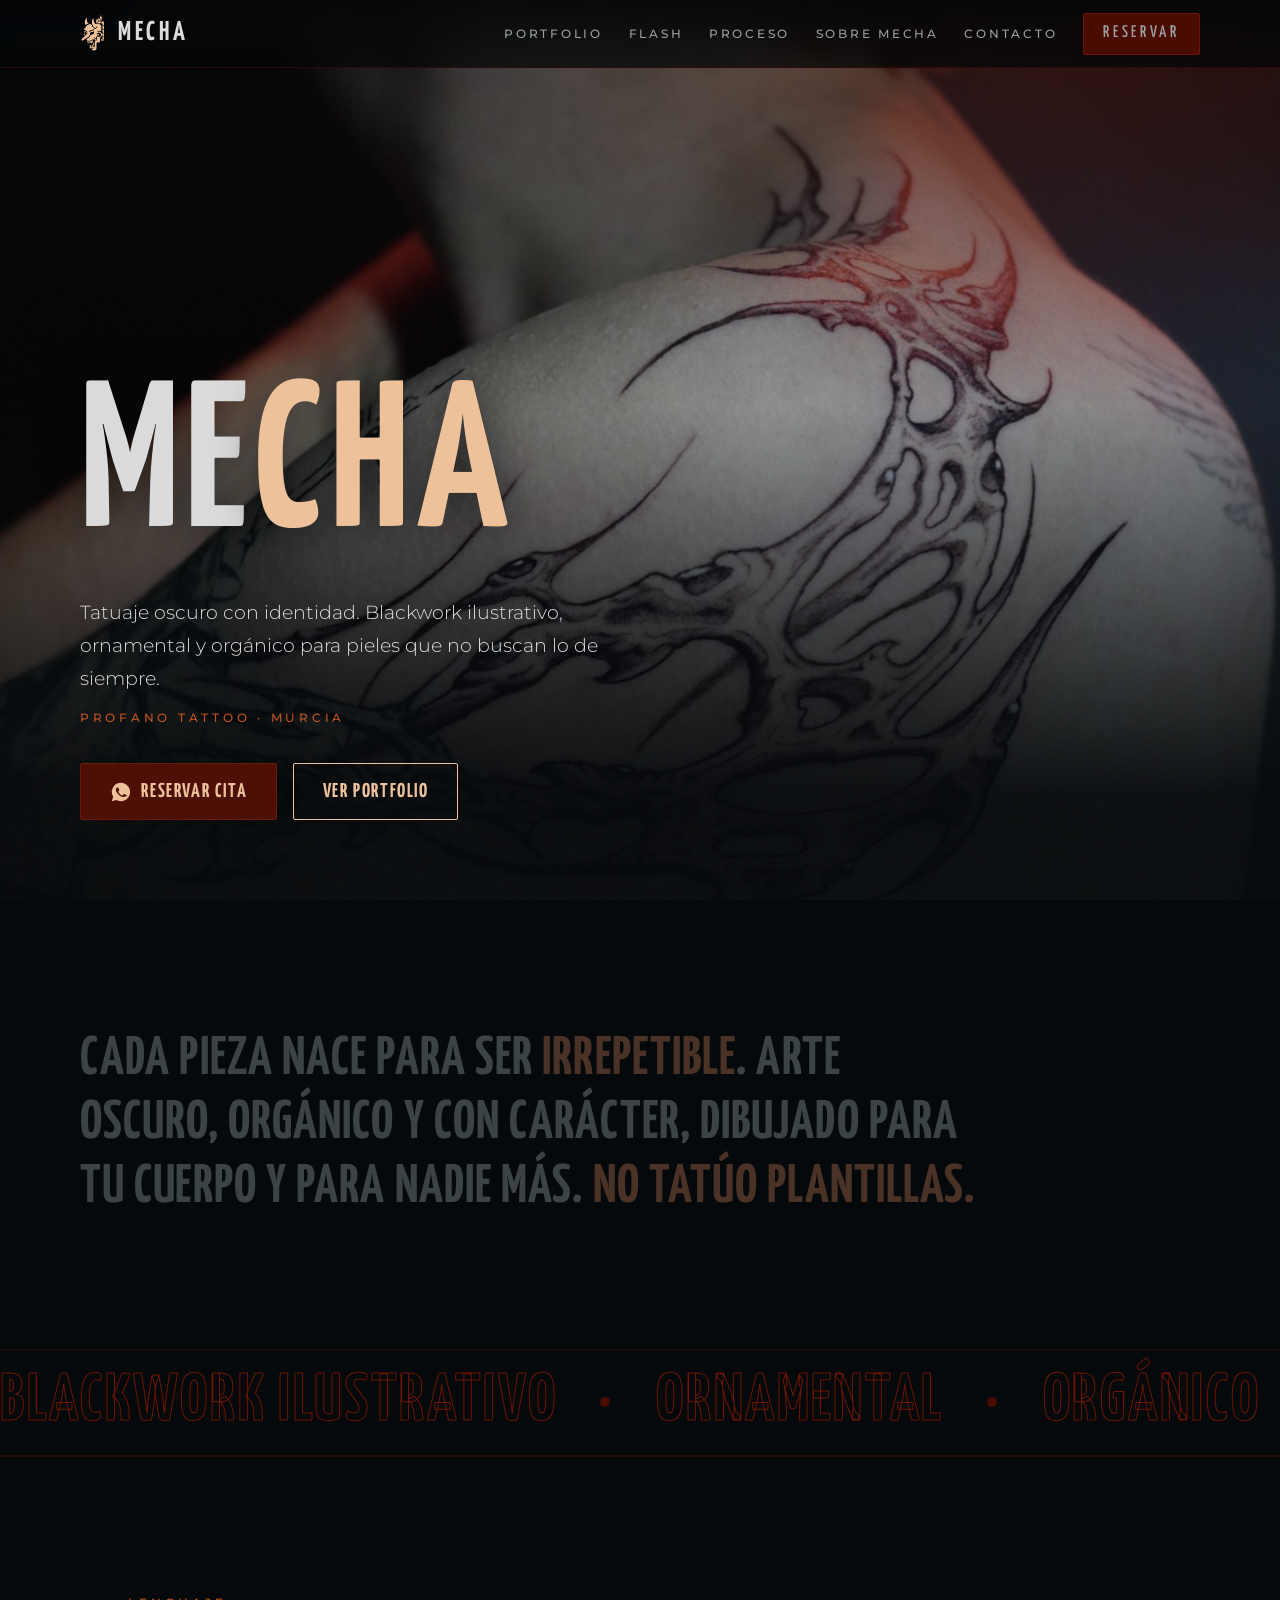
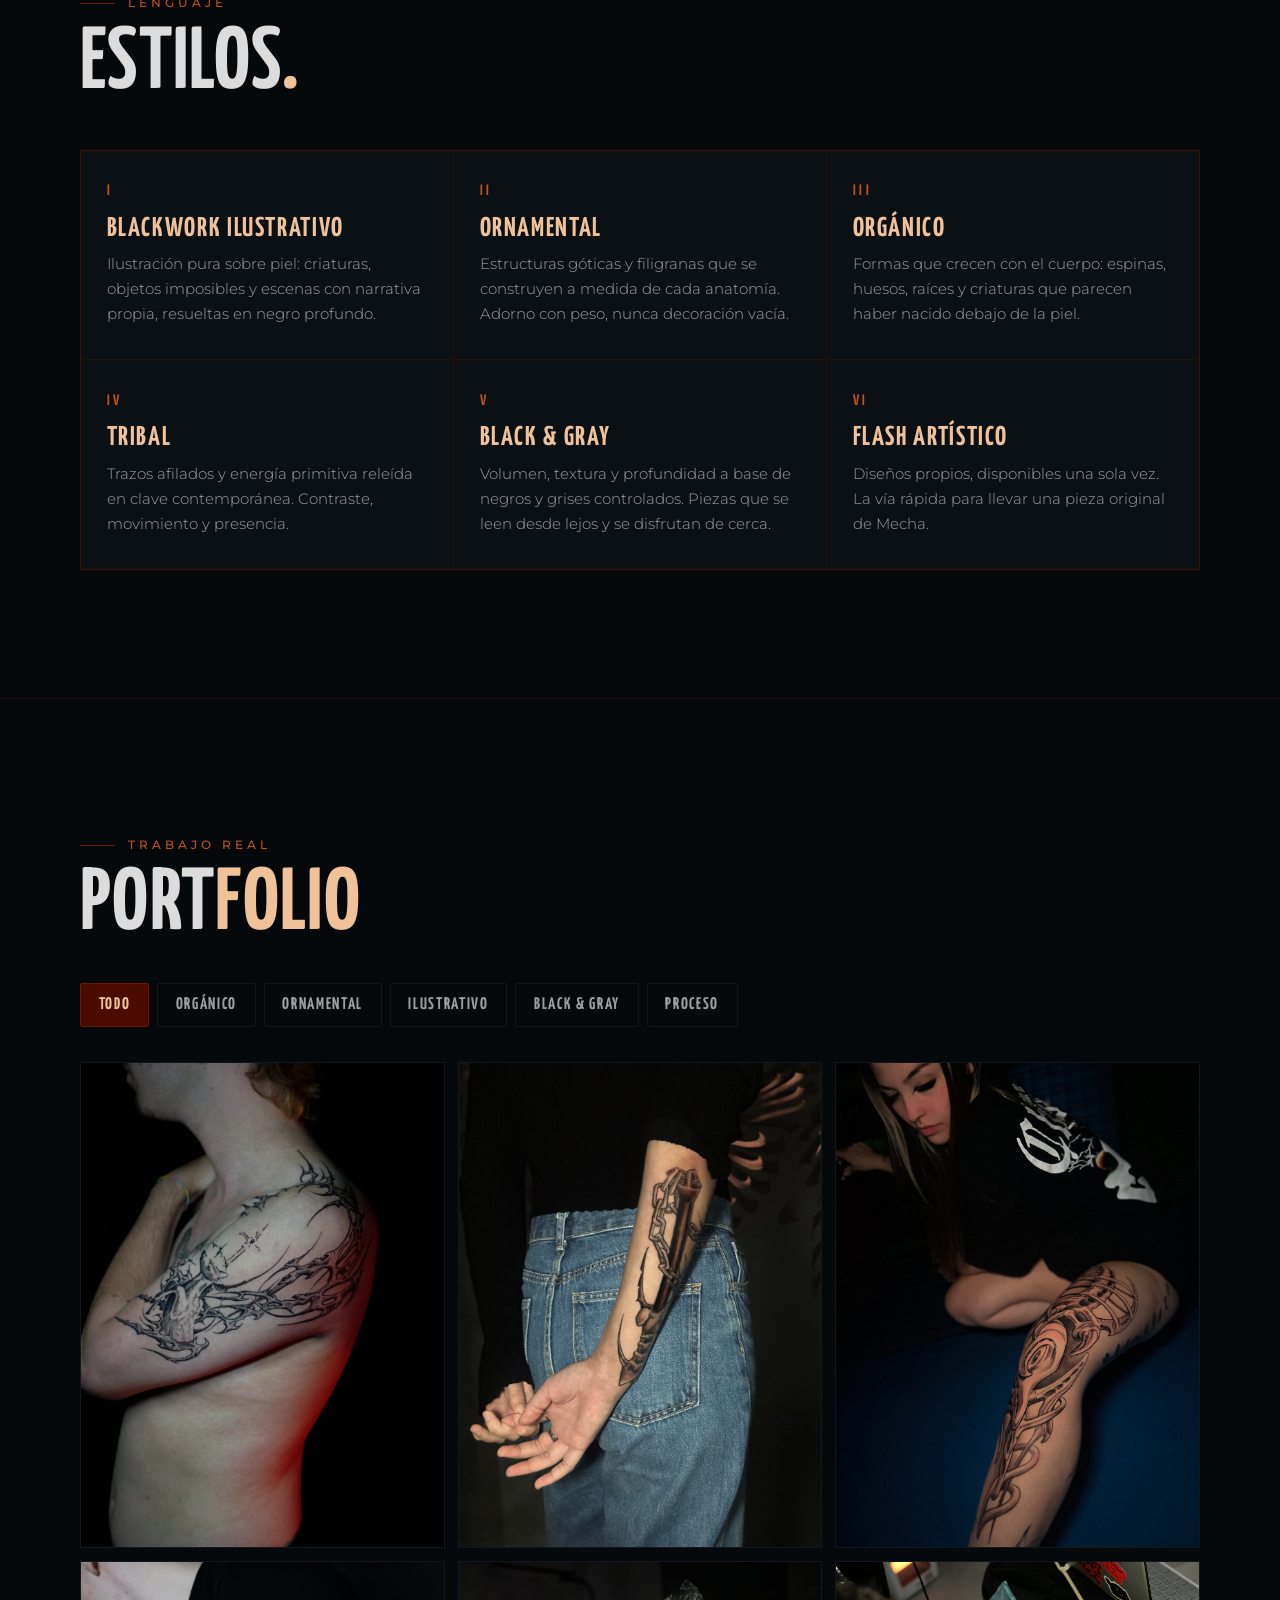
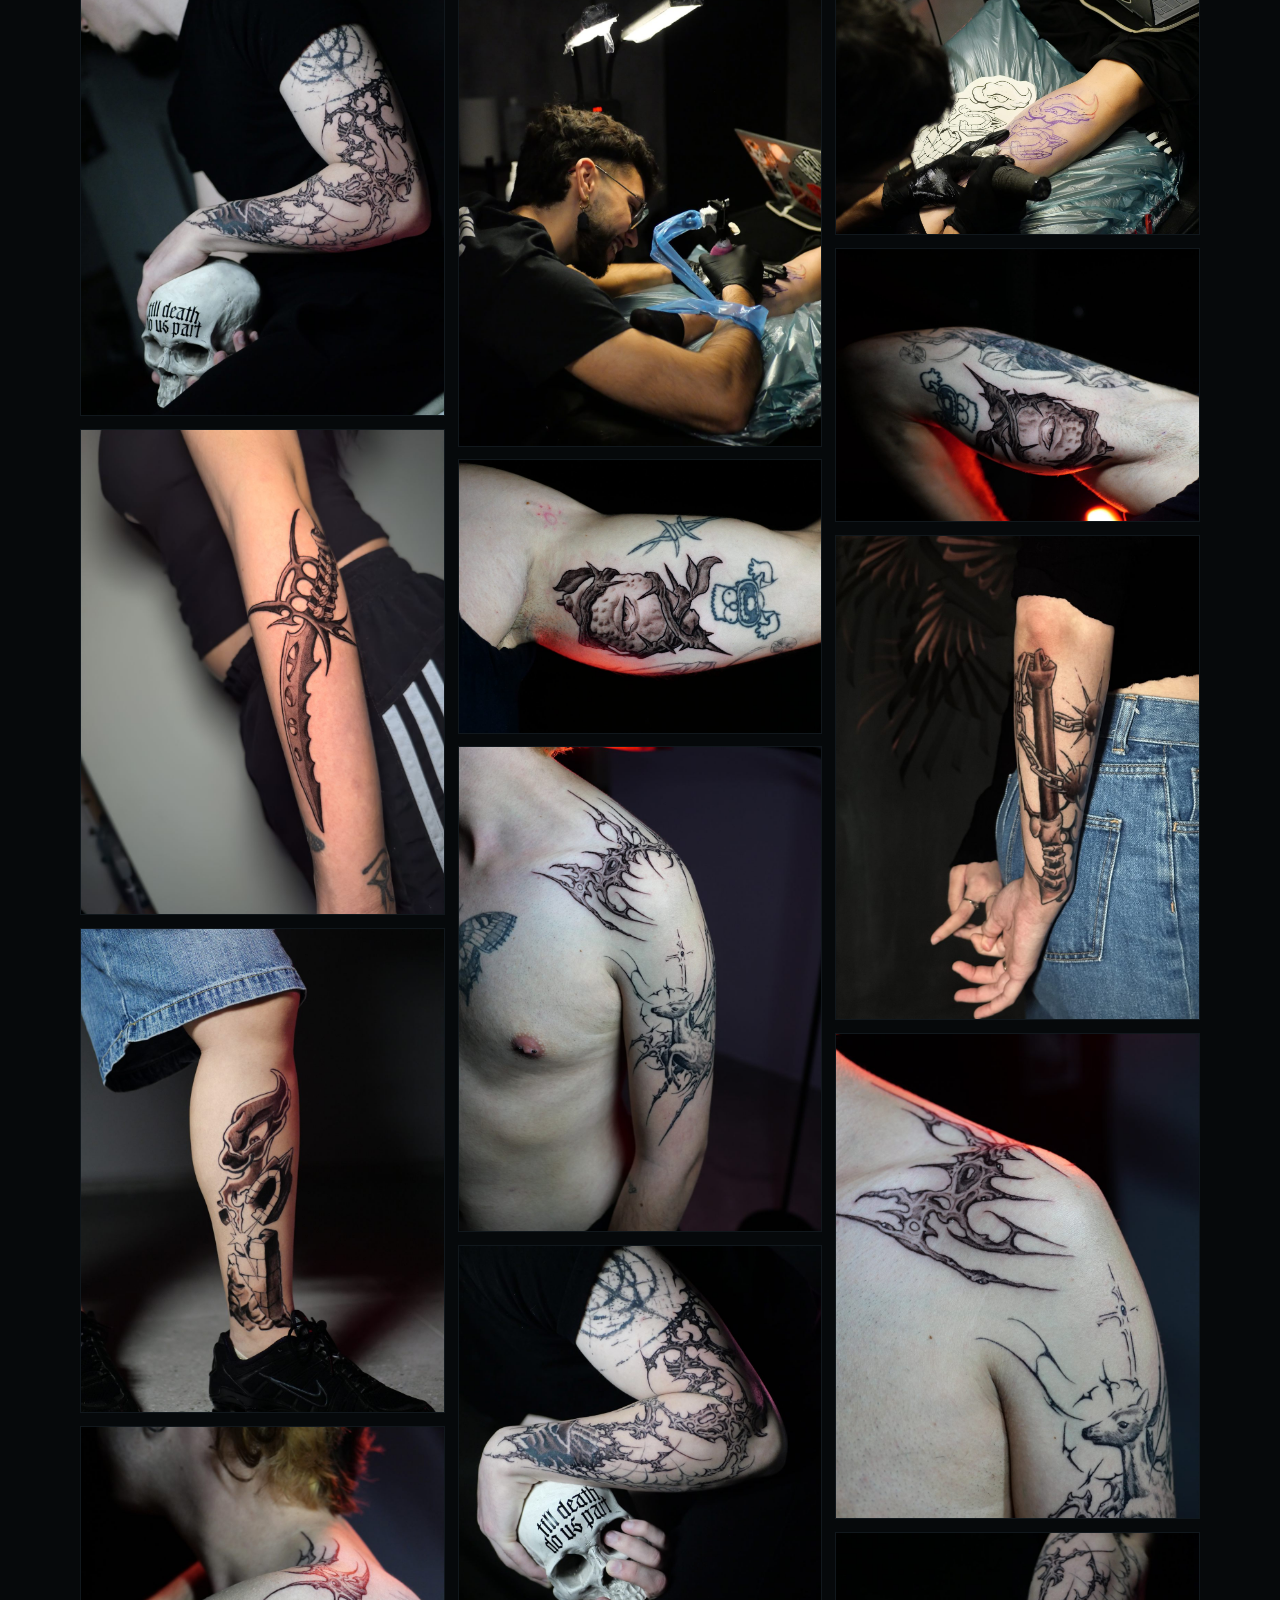
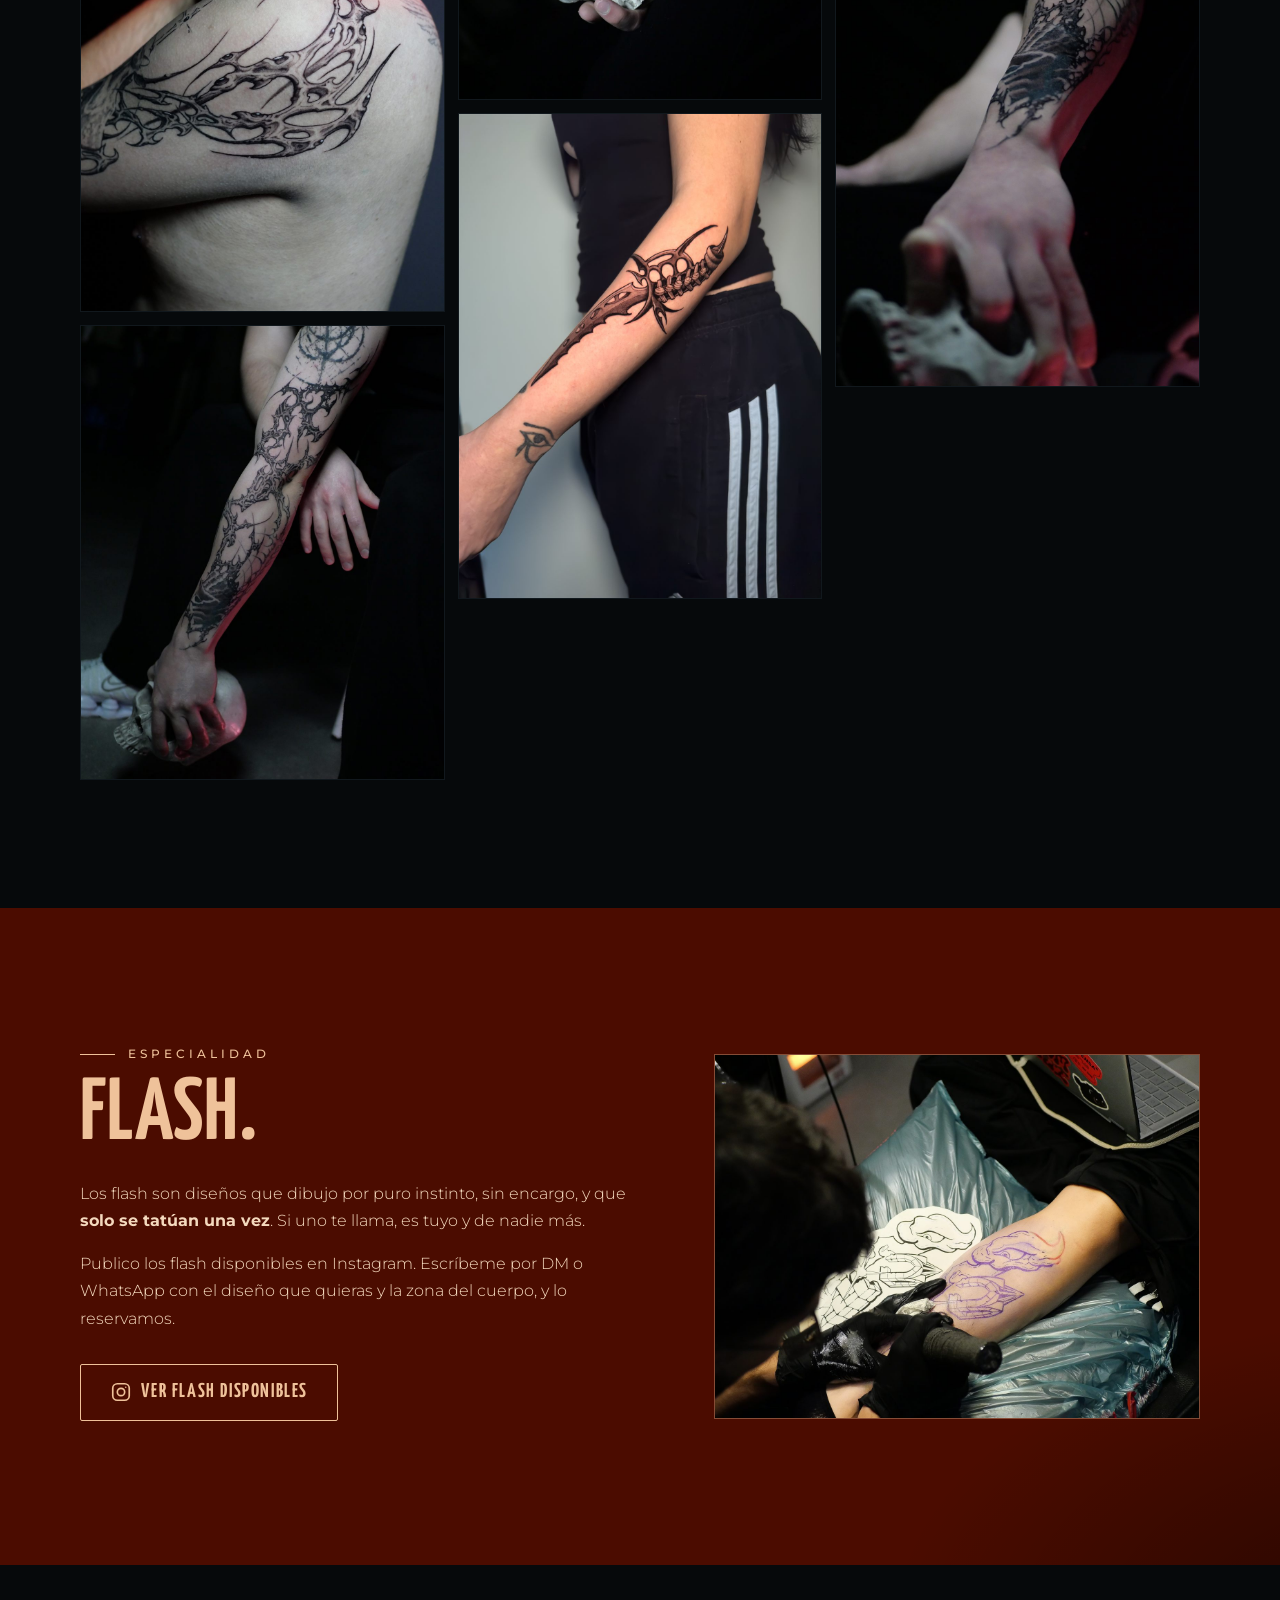
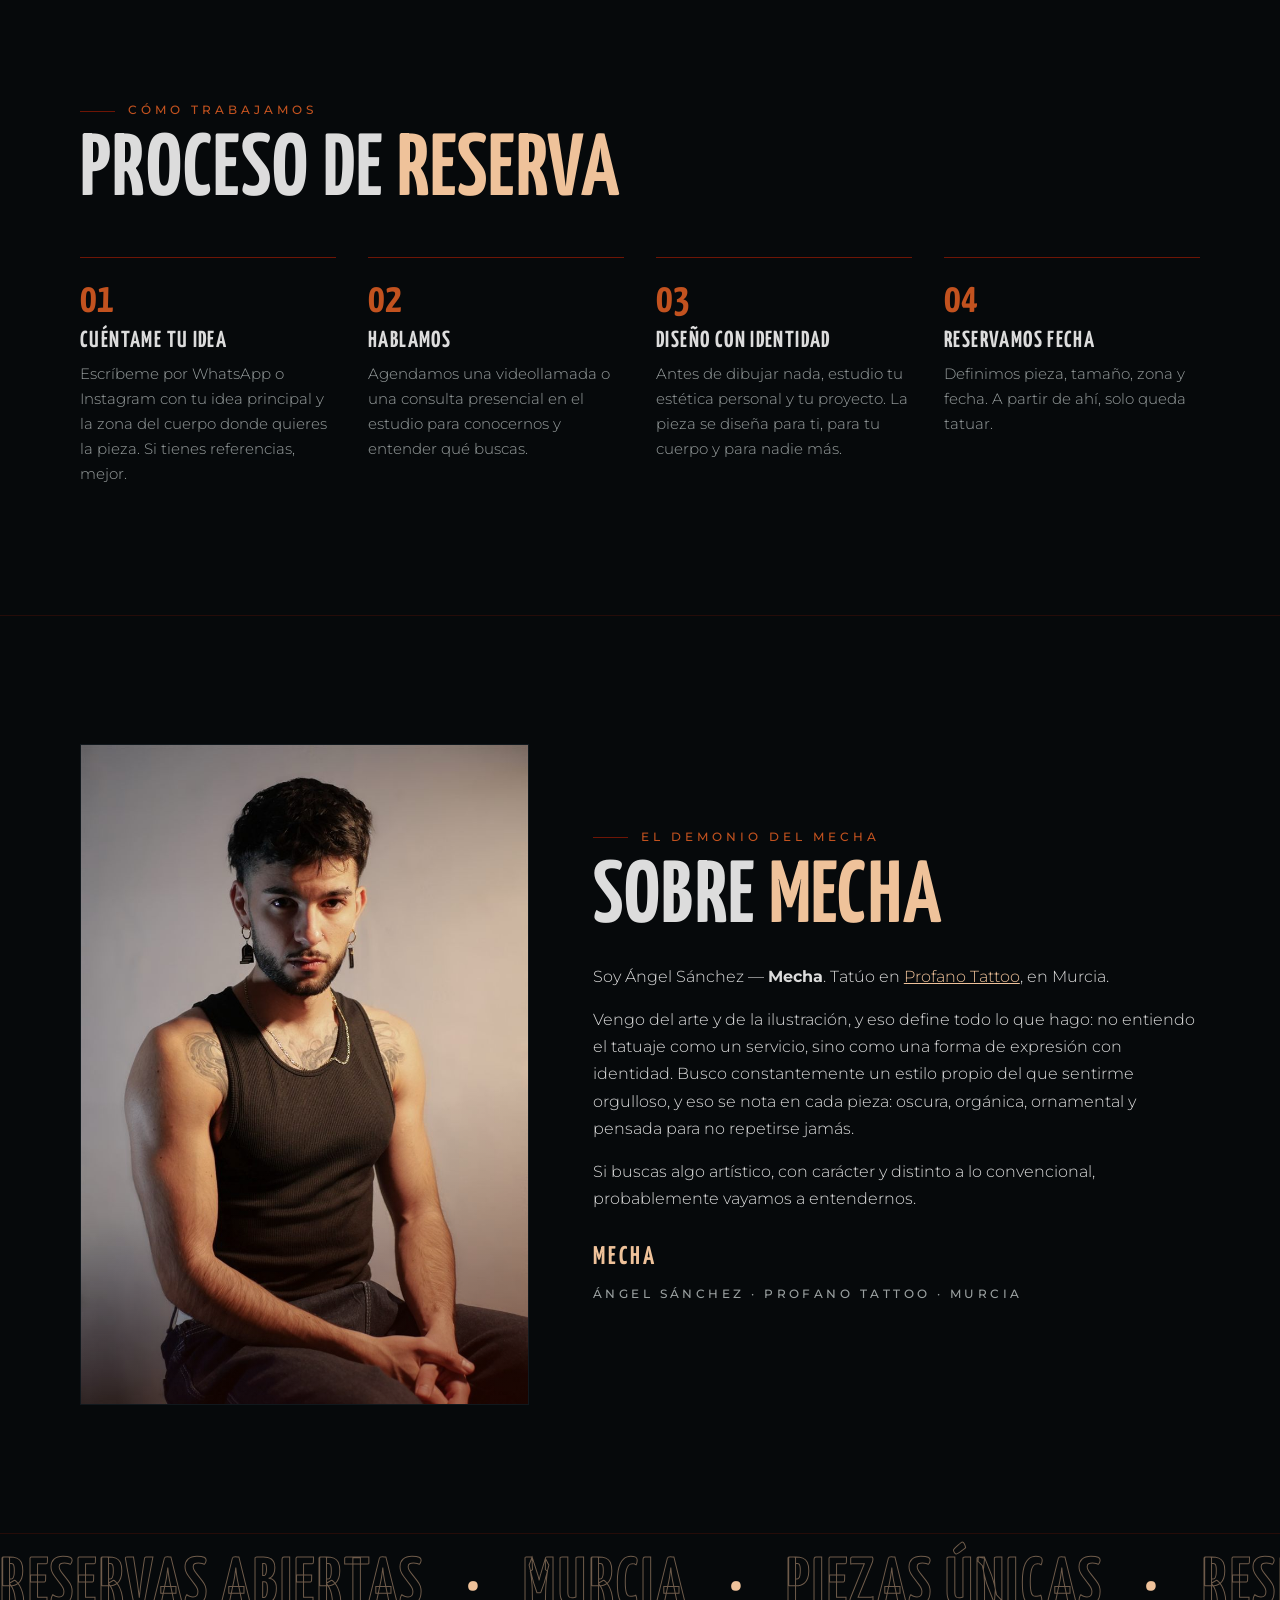
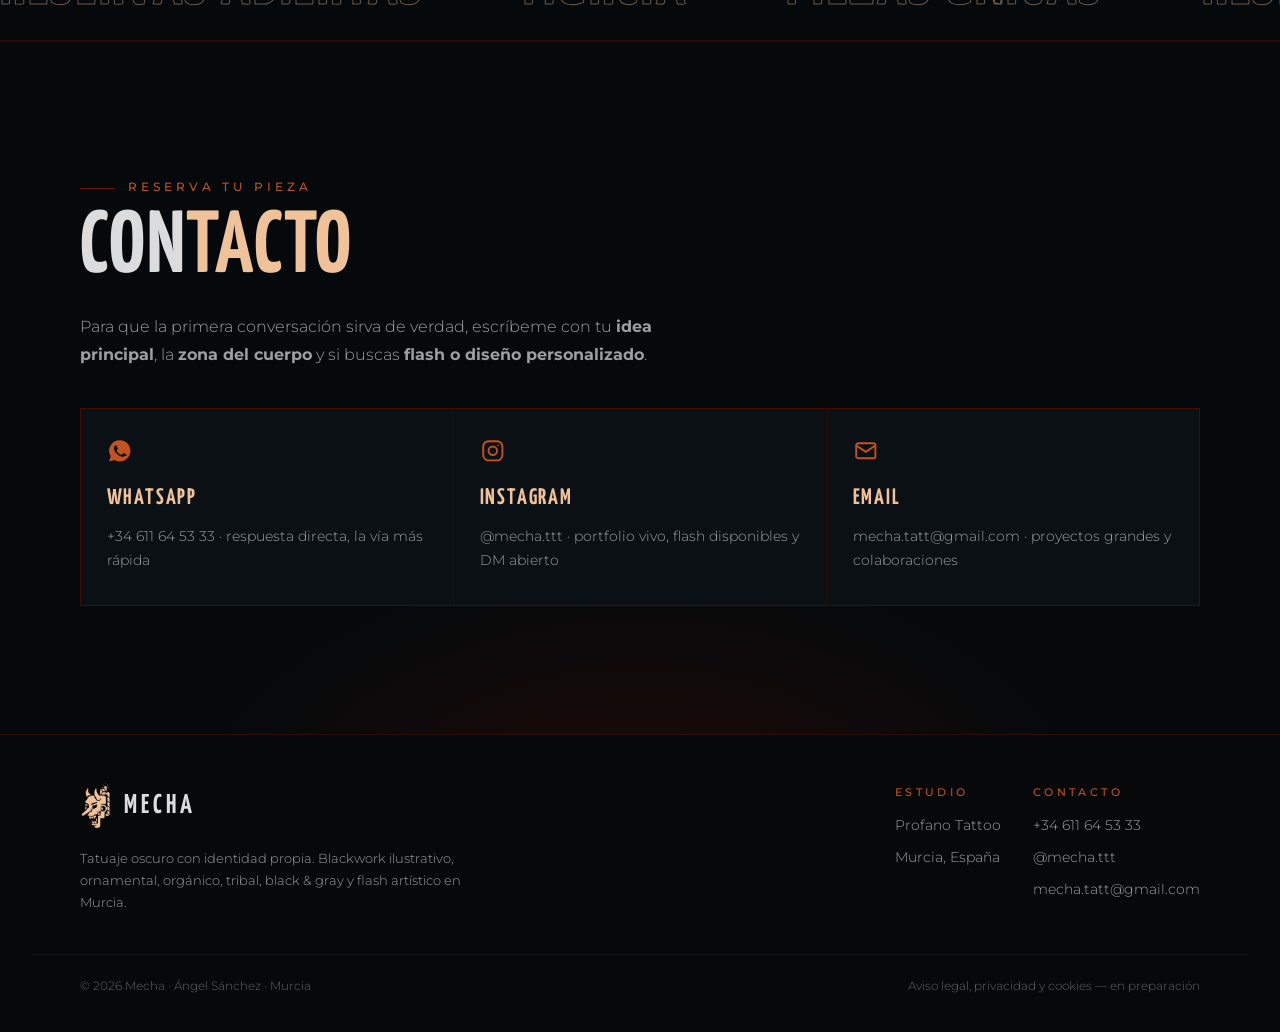
==== docs/index.html @ 16dc5177 "Rename web to docs for GitHub Pages" ====
<!DOCTYPE html>
<html lang="es">
<head>
  <meta charset="UTF-8">
  <meta name="viewport" content="width=device-width, initial-scale=1">
  <title>Mecha — Tatuador en Murcia · Blackwork ilustrativo, ornamental y orgánico</title>
  <meta name="description" content="Mecha (Ángel Sánchez) — tatuador en Profano Tattoo, Murcia. Blackwork ilustrativo, ornamental, orgánico, tribal, black & gray y flash artístico. Piezas únicas, oscuras y con identidad. Reservas por WhatsApp e Instagram.">
  <meta name="theme-color" content="#06090b">

  <!-- Open Graph -->
  <meta property="og:type" content="website">
  <meta property="og:title" content="Mecha — Tatuador en Murcia">
  <meta property="og:description" content="Blackwork ilustrativo, ornamental, orgánico, tribal y flash artístico. Piezas únicas con identidad propia. Profano Tattoo, Murcia.">
  <meta property="og:image" content="assets/img/og-cover.jpg">
  <meta property="og:locale" content="es_ES">

  <link rel="icon" type="image/png" sizes="32x32" href="assets/img/favicon-32.png">
  <link rel="icon" type="image/png" sizes="256x256" href="assets/img/favicon-256.png">
  <link rel="apple-touch-icon" href="assets/img/favicon-256.png">

  <!-- Tipografías de marca: Yanone Kaffeesatz (titulares) + Montserrat (cuerpo) -->
  <link rel="preconnect" href="https://fonts.googleapis.com">
  <link rel="preconnect" href="https://fonts.gstatic.com" crossorigin>
  <link href="https://fonts.googleapis.com/css2?family=Yanone+Kaffeesatz:wght@700&family=Montserrat:wght@300;400;500&display=swap" rel="stylesheet">

  <link rel="stylesheet" href="css/styles.css">

  <script type="application/ld+json">
  {
    "@context": "https://schema.org",
    "@type": "Person",
    "name": "Ángel Sánchez",
    "alternateName": "Mecha",
    "jobTitle": "Tatuador",
    "worksFor": { "@type": "Organization", "name": "Profano Tattoo" },
    "address": { "@type": "PostalAddress", "addressLocality": "Murcia", "addressCountry": "ES" },
    "email": "mailto:mecha.tatt@gmail.com",
    "telephone": "+34611645333",
    "sameAs": ["https://www.instagram.com/mecha.ttt/"],
    "knowsAbout": ["Blackwork ilustrativo", "Tatuaje ornamental", "Tatuaje orgánico", "Tribal", "Black and gray", "Flash tattoo"]
  }
  </script>
</head>
<body>
  <a class="skip-link" href="#main">Saltar al contenido</a>

  <!-- ======================= header ======================= -->
  <header class="header">
    <div class="wrap header__in">
      <a class="brand" href="#inicio" aria-label="Mecha — inicio">
        <img src="assets/img/logo-demonio.png" alt="" width="38" height="55">
        <b>Mecha</b>
      </a>

      <button class="nav-toggle" aria-expanded="false" aria-controls="nav" aria-label="Abrir menú">
        <svg viewBox="0 0 24 24" fill="none" stroke="currentColor" stroke-width="2" aria-hidden="true">
          <path d="M3 6h18M3 12h18M3 18h18"/>
        </svg>
      </button>

      <nav class="nav" id="nav" aria-label="Principal">
        <a href="#portfolio">Portfolio</a>
        <a href="#flash">Flash</a>
        <a href="#proceso">Proceso</a>
        <a href="#sobre">Sobre Mecha</a>
        <a href="#contacto">Contacto</a>
        <a class="btn btn--solid" href="https://wa.me/34611645333?text=Hola%20Mecha.%20Quiero%20tatuarme%20contigo.%0AMi%20idea%3A%20%0AZona%20del%20cuerpo%3A%20%0A%C2%BFFlash%20o%20dise%C3%B1o%20personalizado%3F%3A%20" target="_blank" rel="noopener">Reservar</a>
      </nav>
    </div>
    <div class="fuse" id="fuse" aria-hidden="true"></div>
  </header>

  <main id="main">
    <!-- ======================= hero ======================= -->
    <section class="hero" id="inicio">
      <div class="hero__bg">
        <img src="assets/img/hero.jpg" alt="Pieza orgánica de hombro tatuada por Mecha, iluminada con luz roja" fetchpriority="high">
      </div>
      <div class="wrap hero__in">
        <h1>Me<span>cha</span></h1>
        <p class="hero__tag">
          Tatuaje oscuro con identidad. Blackwork ilustrativo, ornamental y orgánico
          para pieles que no buscan lo de siempre.
        </p>
        <p class="hero__meta">Profano Tattoo · Murcia</p>
        <div class="hero__cta">
          <a class="btn btn--solid" href="https://wa.me/34611645333?text=Hola%20Mecha.%20Quiero%20tatuarme%20contigo.%0AMi%20idea%3A%20%0AZona%20del%20cuerpo%3A%20%0A%C2%BFFlash%20o%20dise%C3%B1o%20personalizado%3F%3A%20" target="_blank" rel="noopener">
            <svg viewBox="0 0 24 24" fill="currentColor" aria-hidden="true"><path d="M12 2a10 10 0 0 0-8.6 15.1L2 22l5-1.3A10 10 0 1 0 12 2Zm5.3 14.2c-.2.7-1.3 1.3-1.8 1.3-.5.1-1 .2-3.3-.7-2.8-1.1-4.6-4-4.7-4.2-.1-.2-1.1-1.5-1.1-2.9s.7-2 1-2.3c.2-.3.5-.3.7-.3h.5c.2 0 .4 0 .6.5l.9 2.1c.1.2.1.4 0 .6l-.4.6-.5.5c-.2.2-.3.4-.1.7.2.3.8 1.3 1.7 2.1 1.2 1.1 2.2 1.4 2.5 1.5.3.1.5.1.7-.1l1-1.2c.2-.3.4-.2.7-.1l2.1 1c.3.1.5.2.6.4 0 .1 0 .7-.1 1.5Z"/></svg>
            Reservar cita
          </a>
          <a class="btn" href="#portfolio">Ver portfolio</a>
        </div>
      </div>
    </section>

    <!-- ======================= manifiesto ======================= -->
    <section class="manifiesto wrap reveal" aria-label="Manifiesto">
      <p>
        Cada pieza nace para ser <strong>irrepetible</strong>.
        Arte oscuro, orgánico y con carácter, dibujado para tu cuerpo
        y para nadie más. <strong>No tatúo plantillas.</strong>
      </p>
    </section>

    <!-- cinta de estilos ligada al scroll -->
    <div class="marquee" aria-hidden="true" data-marquee="-1">
      <div class="marquee__track">
        <span>Blackwork ilustrativo</span><b>·</b><span>Ornamental</span><b>·</b><span>Orgánico</span><b>·</b><span>Tribal</span><b>·</b><span>Black &amp; gray</span><b>·</b><span>Flash</span><b>·</b>
        <span>Blackwork ilustrativo</span><b>·</b><span>Ornamental</span><b>·</b><span>Orgánico</span><b>·</b><span>Tribal</span><b>·</b><span>Black &amp; gray</span><b>·</b><span>Flash</span><b>·</b>
        <span>Blackwork ilustrativo</span><b>·</b><span>Ornamental</span><b>·</b><span>Orgánico</span><b>·</b><span>Tribal</span><b>·</b><span>Black &amp; gray</span><b>·</b><span>Flash</span><b>·</b>
      </div>
    </div>

    <!-- ======================= estilos ======================= -->
    <section class="estilos" id="estilos">
      <div class="wrap reveal">
        <span class="kicker">Lenguaje</span>
        <h2 class="titulo">Estilos<em>.</em></h2>
        <div class="estilos__grid">
          <article class="estilo">
            <span class="estilo__num">I</span>
            <h3>Blackwork ilustrativo</h3>
            <p>Ilustración pura sobre piel: criaturas, objetos imposibles y escenas con narrativa propia, resueltas en negro profundo.</p>
          </article>
          <article class="estilo">
            <span class="estilo__num">II</span>
            <h3>Ornamental</h3>
            <p>Estructuras góticas y filigranas que se construyen a medida de cada anatomía. Adorno con peso, nunca decoración vacía.</p>
          </article>
          <article class="estilo">
            <span class="estilo__num">III</span>
            <h3>Orgánico</h3>
            <p>Formas que crecen con el cuerpo: espinas, huesos, raíces y criaturas que parecen haber nacido debajo de la piel.</p>
          </article>
          <article class="estilo">
            <span class="estilo__num">IV</span>
            <h3>Tribal</h3>
            <p>Trazos afilados y energía primitiva releída en clave contemporánea. Contraste, movimiento y presencia.</p>
          </article>
          <article class="estilo">
            <span class="estilo__num">V</span>
            <h3>Black & gray</h3>
            <p>Volumen, textura y profundidad a base de negros y grises controlados. Piezas que se leen desde lejos y se disfrutan de cerca.</p>
          </article>
          <article class="estilo">
            <span class="estilo__num">VI</span>
            <h3>Flash artístico</h3>
            <p>Diseños propios, disponibles una sola vez. La vía rápida para llevar una pieza original de Mecha.</p>
          </article>
        </div>
      </div>
    </section>

    <!-- ======================= portfolio ======================= -->
    <section class="portfolio" id="portfolio">
      <div class="wrap">
        <div class="reveal">
          <span class="kicker">Trabajo real</span>
          <h2 class="titulo">Port<em>folio</em></h2>
        </div>

        <ul class="filtros" role="group" aria-label="Filtrar portfolio por estilo">
          <li><button class="filtro" aria-pressed="true" data-filtro="todo">Todo</button></li>
          <li><button class="filtro" aria-pressed="false" data-filtro="organico">Orgánico</button></li>
          <li><button class="filtro" aria-pressed="false" data-filtro="ornamental">Ornamental</button></li>
          <li><button class="filtro" aria-pressed="false" data-filtro="ilustrativo">Ilustrativo</button></li>
          <li><button class="filtro" aria-pressed="false" data-filtro="blackgray">Black &amp; gray</button></li>
          <li><button class="filtro" aria-pressed="false" data-filtro="proceso">Proceso</button></li>
        </ul>

        <div class="galeria">
          <button class="pieza" data-cat="organico">
            <img src="assets/img/portfolio/organico-01.jpg" alt="Pieza orgánica de hombro y brazo con ciervo y estructuras espinosas" loading="lazy" width="1050" height="1400">
            <span class="pieza__cat">Orgánico</span>
          </button>
          <button class="pieza" data-cat="ornamental">
            <img src="assets/img/portfolio/ornamental-01.jpg" alt="Manga ornamental gótica en antebrazo, retrato con calavera" loading="lazy" width="1120" height="1400">
            <span class="pieza__cat">Ornamental</span>
          </button>
          <button class="pieza" data-cat="blackgray">
            <img src="assets/img/portfolio/blackgray-01.jpg" alt="Daga orgánica de columna vertebral tatuada en antebrazo, black and gray" loading="lazy" width="1050" height="1400">
            <span class="pieza__cat">Black &amp; gray</span>
          </button>
          <button class="pieza" data-cat="ilustrativo">
            <img src="assets/img/portfolio/ilustrativo-01.jpg" alt="Pieza ilustrativa de gemelo: llama, dientes y torre rompiéndose" loading="lazy" width="1050" height="1400">
            <span class="pieza__cat">Ilustrativo</span>
          </button>
          <button class="pieza" data-cat="organico">
            <img src="assets/img/portfolio/organico-02.jpg" alt="Detalle de pieza orgánica de hombro con luz roja" loading="lazy" width="1050" height="1400">
            <span class="pieza__cat">Orgánico</span>
          </button>
          <button class="pieza" data-cat="ornamental">
            <img src="assets/img/portfolio/ornamental-03.jpg" alt="Manga ornamental completa de brazo con calavera en la mano" loading="lazy" width="1120" height="1400">
            <span class="pieza__cat">Ornamental</span>
          </button>
          <button class="pieza" data-cat="blackgray">
            <img src="assets/img/portfolio/blackgray-03.jpg" alt="Maza con cadenas tatuada en antebrazo, black and gray" loading="lazy" width="1050" height="1400">
            <span class="pieza__cat">Black &amp; gray</span>
          </button>
          <button class="pieza" data-cat="proceso">
            <img src="assets/img/portfolio/proceso-02.jpg" alt="Mecha tatuando en el estudio Profano Tattoo" loading="lazy" width="1050" height="1400">
            <span class="pieza__cat">Proceso</span>
          </button>
          <button class="pieza" data-cat="ilustrativo">
            <img src="assets/img/portfolio/ilustrativo-02.jpg" alt="Criatura ilustrativa con espinas tatuada en bíceps" loading="lazy" width="1400" height="1050">
            <span class="pieza__cat">Ilustrativo</span>
          </button>
          <button class="pieza" data-cat="organico">
            <img src="assets/img/portfolio/organico-03.jpg" alt="Pieza orgánica de pecho y hombro con ciervo y cruz" loading="lazy" width="1050" height="1400">
            <span class="pieza__cat">Orgánico</span>
          </button>
          <button class="pieza" data-cat="ornamental">
            <img src="assets/img/portfolio/ornamental-02.jpg" alt="Detalle de manga ornamental gótica con calavera entre las manos" loading="lazy" width="1120" height="1400">
            <span class="pieza__cat">Ornamental</span>
          </button>
          <button class="pieza" data-cat="blackgray">
            <img src="assets/img/portfolio/blackgray-02.jpg" alt="Daga de hueso y columna tatuada a lo largo del antebrazo" loading="lazy" width="1050" height="1400">
            <span class="pieza__cat">Black &amp; gray</span>
          </button>
          <button class="pieza" data-cat="organico">
            <img src="assets/img/portfolio/organico-05.jpg" alt="Pieza orgánica de pierna completa con anatomía ósea" loading="lazy" width="1050" height="1400">
            <span class="pieza__cat">Orgánico</span>
          </button>
          <button class="pieza" data-cat="proceso">
            <img src="assets/img/portfolio/proceso-01.jpg" alt="Proceso de tatuaje: línea sobre stencil de un diseño ilustrativo" loading="lazy" width="1400" height="1050">
            <span class="pieza__cat">Proceso</span>
          </button>
          <button class="pieza" data-cat="ilustrativo">
            <img src="assets/img/portfolio/ilustrativo-03.jpg" alt="Criatura oscura ilustrativa tatuada en la cara interna del brazo" loading="lazy" width="1400" height="1050">
            <span class="pieza__cat">Ilustrativo</span>
          </button>
          <button class="pieza" data-cat="blackgray">
            <img src="assets/img/portfolio/blackgray-04.jpg" alt="Maza medieval con cadena y pinchos tatuada en antebrazo" loading="lazy" width="1050" height="1400">
            <span class="pieza__cat">Black &amp; gray</span>
          </button>
          <button class="pieza" data-cat="organico">
            <img src="assets/img/portfolio/organico-04.jpg" alt="Macro de textura orgánica tatuada sobre el hombro" loading="lazy" width="1050" height="1400">
            <span class="pieza__cat">Orgánico</span>
          </button>
          <button class="pieza" data-cat="ornamental">
            <img src="assets/img/portfolio/ornamental-04.jpg" alt="Detalle ornamental de muñeca y antebrazo con textura de ala" loading="lazy" width="1120" height="1400">
            <span class="pieza__cat">Ornamental</span>
          </button>
        </div>
      </div>
    </section>

    <!-- ======================= flash ======================= -->
    <section class="flash" id="flash">
      <div class="wrap flash__grid reveal">
        <div>
          <span class="kicker">Especialidad</span>
          <h2 class="titulo">Flash<em>.</em></h2>
          <p>
            Los flash son diseños que dibujo por puro instinto, sin encargo, y que
            <strong>solo se tatúan una vez</strong>. Si uno te llama, es tuyo y de nadie más.
          </p>
          <p>
            Publico los flash disponibles en Instagram. Escríbeme por DM o WhatsApp
            con el diseño que quieras y la zona del cuerpo, y lo reservamos.
          </p>
          <p style="margin-top:2rem">
            <a class="btn" href="https://www.instagram.com/mecha.ttt/" target="_blank" rel="noopener">
              <svg viewBox="0 0 24 24" fill="none" stroke="currentColor" stroke-width="1.8" aria-hidden="true"><rect x="3" y="3" width="18" height="18" rx="5"/><circle cx="12" cy="12" r="4"/><circle cx="17.2" cy="6.8" r=".8" fill="currentColor" stroke="none"/></svg>
              Ver flash disponibles
            </a>
          </p>
        </div>
        <div class="flash__img">
          <img src="assets/img/portfolio/proceso-01.jpg" alt="Diseño flash de Mecha pasando del papel a la piel en el estudio" loading="lazy" width="1400" height="1050">
        </div>
      </div>
    </section>

    <!-- ======================= proceso de reserva ======================= -->
    <section class="proceso wrap" id="proceso">
      <div class="reveal">
        <span class="kicker">Cómo trabajamos</span>
        <h2 class="titulo">Proceso de <em>reserva</em></h2>
      </div>
      <ol class="pasos reveal">
        <li class="paso">
          <h3>Cuéntame tu idea</h3>
          <p>Escríbeme por WhatsApp o Instagram con tu idea principal y la zona del cuerpo donde quieres la pieza. Si tienes referencias, mejor.</p>
        </li>
        <li class="paso">
          <h3>Hablamos</h3>
          <p>Agendamos una videollamada o una consulta presencial en el estudio para conocernos y entender qué buscas.</p>
        </li>
        <li class="paso">
          <h3>Diseño con identidad</h3>
          <p>Antes de dibujar nada, estudio tu estética personal y tu proyecto. La pieza se diseña para ti, para tu cuerpo y para nadie más.</p>
        </li>
        <li class="paso">
          <h3>Reservamos fecha</h3>
          <p>Definimos pieza, tamaño, zona y fecha. A partir de ahí, solo queda tatuar.</p>
        </li>
      </ol>
    </section>

    <!-- ======================= sobre ======================= -->
    <section class="sobre" id="sobre">
      <div class="wrap sobre__grid">
        <figure class="sobre__foto reveal" style="margin:0">
          <img src="assets/img/sobre-mecha.jpg" alt="Retrato de Ángel Sánchez, Mecha, tatuador en Profano Tattoo Murcia" loading="lazy" width="813" height="1200">
        </figure>
        <div class="reveal">
          <span class="kicker">El demonio del Mecha</span>
          <h2 class="titulo">Sobre <em>Mecha</em></h2>
          <p>
            Soy Ángel Sánchez — <strong>Mecha</strong>. Tatúo en
            <a href="https://www.instagram.com/mecha.ttt/" target="_blank" rel="noopener">Profano Tattoo</a>, en Murcia.
          </p>
          <p>
            Vengo del arte y de la ilustración, y eso define todo lo que hago: no entiendo
            el tatuaje como un servicio, sino como una forma de expresión con identidad.
            Busco constantemente un estilo propio del que sentirme orgulloso, y eso se
            nota en cada pieza: oscura, orgánica, ornamental y pensada para no repetirse jamás.
          </p>
          <p>
            Si buscas algo artístico, con carácter y distinto a lo convencional,
            probablemente vayamos a entendernos.
          </p>
          <p class="firma">
            Mecha
            <small>Ángel Sánchez · Profano Tattoo · Murcia</small>
          </p>
        </div>
      </div>
    </section>

    <!-- cinta de reservas, en dirección opuesta -->
    <div class="marquee marquee--invertida" aria-hidden="true" data-marquee="1">
      <div class="marquee__track">
        <span>Reservas abiertas</span><b>·</b><span>Murcia</span><b>·</b><span>Piezas únicas</span><b>·</b>
        <span>Reservas abiertas</span><b>·</b><span>Murcia</span><b>·</b><span>Piezas únicas</span><b>·</b>
        <span>Reservas abiertas</span><b>·</b><span>Murcia</span><b>·</b><span>Piezas únicas</span><b>·</b>
        <span>Reservas abiertas</span><b>·</b><span>Murcia</span><b>·</b><span>Piezas únicas</span><b>·</b>
      </div>
    </div>

    <!-- ======================= contacto ======================= -->
    <section class="contacto" id="contacto">
      <div class="wrap">
        <div class="reveal">
          <span class="kicker">Reserva tu pieza</span>
          <h2 class="titulo">Con<em>tacto</em></h2>
          <p class="contacto__nota">
            Para que la primera conversación sirva de verdad, escríbeme con tu
            <strong>idea principal</strong>, la <strong>zona del cuerpo</strong> y si buscas
            <strong>flash o diseño personalizado</strong>.
          </p>
        </div>
        <div class="canales reveal">
          <a class="canal" href="https://wa.me/34611645333?text=Hola%20Mecha.%20Quiero%20tatuarme%20contigo.%0AMi%20idea%3A%20%0AZona%20del%20cuerpo%3A%20%0A%C2%BFFlash%20o%20dise%C3%B1o%20personalizado%3F%3A%20" target="_blank" rel="noopener">
            <svg viewBox="0 0 24 24" fill="currentColor" aria-hidden="true"><path d="M12 2a10 10 0 0 0-8.6 15.1L2 22l5-1.3A10 10 0 1 0 12 2Zm5.3 14.2c-.2.7-1.3 1.3-1.8 1.3-.5.1-1 .2-3.3-.7-2.8-1.1-4.6-4-4.7-4.2-.1-.2-1.1-1.5-1.1-2.9s.7-2 1-2.3c.2-.3.5-.3.7-.3h.5c.2 0 .4 0 .6.5l.9 2.1c.1.2.1.4 0 .6l-.4.6-.5.5c-.2.2-.3.4-.1.7.2.3.8 1.3 1.7 2.1 1.2 1.1 2.2 1.4 2.5 1.5.3.1.5.1.7-.1l1-1.2c.2-.3.4-.2.7-.1l2.1 1c.3.1.5.2.6.4 0 .1 0 .7-.1 1.5Z"/></svg>
            <b>WhatsApp</b>
            <span>+34 611 64 53 33 · respuesta directa, la vía más rápida</span>
          </a>
          <a class="canal" href="https://www.instagram.com/mecha.ttt/" target="_blank" rel="noopener">
            <svg viewBox="0 0 24 24" fill="none" stroke="currentColor" stroke-width="1.8" aria-hidden="true"><rect x="3" y="3" width="18" height="18" rx="5"/><circle cx="12" cy="12" r="4"/><circle cx="17.2" cy="6.8" r=".8" fill="currentColor" stroke="none"/></svg>
            <b>Instagram</b>
            <span>@mecha.ttt · portfolio vivo, flash disponibles y DM abierto</span>
          </a>
          <a class="canal" href="mailto:mecha.tatt@gmail.com?subject=Quiero%20tatuarme%20con%20Mecha">
            <svg viewBox="0 0 24 24" fill="none" stroke="currentColor" stroke-width="1.8" aria-hidden="true"><rect x="3" y="5" width="18" height="14" rx="2"/><path d="m3 7 9 6 9-6"/></svg>
            <b>Email</b>
            <span>mecha.tatt@gmail.com · proyectos grandes y colaboraciones</span>
          </a>
        </div>
      </div>
    </section>
  </main>

  <!-- ======================= footer ======================= -->
  <footer class="footer">
    <div class="wrap footer__grid">
      <div>
        <a class="brand" href="#inicio" aria-label="Mecha — volver arriba">
          <img src="assets/img/logo-demonio.png" alt="" width="42" height="61">
          <b>Mecha</b>
        </a>
        <p>
          Tatuaje oscuro con identidad propia. Blackwork ilustrativo, ornamental,
          orgánico, tribal, black &amp; gray y flash artístico en Murcia.
        </p>
      </div>
      <div>
        <h4>Estudio</h4>
        <ul>
          <li><a href="https://www.instagram.com/mecha.ttt/" target="_blank" rel="noopener">Profano Tattoo</a></li>
          <li><a href="https://maps.google.com/?q=Profano+Tattoo+Murcia" target="_blank" rel="noopener">Murcia, España</a></li>
        </ul>
      </div>
      <div>
        <h4>Contacto</h4>
        <ul>
          <li><a href="https://wa.me/34611645333" target="_blank" rel="noopener">+34 611 64 53 33</a></li>
          <li><a href="https://www.instagram.com/mecha.ttt/" target="_blank" rel="noopener">@mecha.ttt</a></li>
          <li><a href="mailto:mecha.tatt@gmail.com">mecha.tatt@gmail.com</a></li>
        </ul>
      </div>
    </div>
    <div class="wrap footer__legal">
      <span>© <span id="year">2026</span> Mecha · Ángel Sánchez · Murcia</span>
      <span>Aviso legal, privacidad y cookies — en preparación</span>
    </div>
  </footer>

  <!-- lightbox del portfolio -->
  <dialog class="lightbox" id="lightbox">
    <button class="lightbox__close" aria-label="Cerrar imagen">✕</button>
    <img src="" alt="">
  </dialog>

  <script src="js/main.js" defer></script>
</body>
</html>
---- docs/css/styles.css ----
﻿/* ==========================================================================
   MECHA Tattoo — sistema visual
   Paleta oficial de marca (guia-visual): #4B0C00 rojo, #001014 negro,
   #EFC29A crema, #DCDCDC gris. Tipos: Yanone Kaffeesatz / Montserrat.
   ========================================================================== */

:root {
  /* color */
  --negro: #06090b;            /* base, derivado de #001014 */
  --negro-2: #0b1014;          /* superficies */
  --negro-3: #11181d;          /* superficies elevadas / bordes suaves */
  --rojo: #4b0c00;             /* rojo de marca: fondos y bloques */
  --rojo-borde: #6e1505;       /* líneas y detalles */
  --ember: #c2521f;            /* acento energético (derivado cálido) */
  --crema: #efc29a;            /* acento principal de marca */
  --gris: #dcdcdc;             /* texto */
  --gris-2: #9aa0a0;           /* texto secundario */

  /* tipografía */
  --display: "Yanone Kaffeesatz", "Arial Narrow", sans-serif;
  --body: "Montserrat", "Segoe UI", sans-serif;

  /* ritmo */
  --space: clamp(4rem, 10vw, 8rem);
  --gutter: clamp(1.25rem, 4vw, 3rem);
  --radius: 2px;

  /* z */
  --z-nav: 100;
  --z-lightbox: 1000;
}

/* ---------- reset breve ---------- */
*, *::before, *::after { box-sizing: border-box; }
html { scroll-behavior: smooth; }
body {
  margin: 0;
  background: var(--negro);
  color: var(--gris);
  font-family: var(--body);
  font-weight: 300;
  font-size: 1rem;
  line-height: 1.7;
  -webkit-font-smoothing: antialiased;
  overflow-x: hidden;
}
img { max-width: 100%; height: auto; display: block; }
a { color: var(--crema); }
h1, h2, h3 { margin: 0; line-height: 1.02; }

/* grano sutil sobre toda la página */
body::after {
  content: "";
  position: fixed; inset: 0;
  pointer-events: none;
  z-index: 1;
  opacity: .05;
  background-image: url("data:image/svg+xml,%3Csvg xmlns='http://www.w3.org/2000/svg' width='160' height='160'%3E%3Cfilter id='n'%3E%3CfeTurbulence type='fractalNoise' baseFrequency='0.9' numOctaves='2'/%3E%3C/filter%3E%3Crect width='100%25' height='100%25' filter='url(%23n)'/%3E%3C/svg%3E");
}

::selection { background: var(--rojo); color: var(--crema); }

/* ---------- utilidades ---------- */
.wrap { max-width: 76rem; margin-inline: auto; padding-inline: var(--gutter); }

.skip-link {
  position: absolute; left: -999px; top: 0;
  background: var(--crema); color: var(--negro);
  padding: .6rem 1rem; z-index: 200; font-weight: 500;
}
.skip-link:focus { left: 0; }

:focus-visible { outline: 2px solid var(--ember); outline-offset: 3px; }

.kicker {
  display: inline-flex; align-items: center; gap: .8rem;
  font-family: var(--body); font-size: .72rem; font-weight: 500;
  letter-spacing: .35em; text-transform: uppercase; color: var(--ember);
}
.kicker::before { content: ""; width: 2.2rem; height: 1px; background: var(--rojo-borde); }

.titulo {
  font-family: var(--display);
  font-weight: 700;
  font-size: clamp(2.8rem, 8vw, 5.5rem);
  letter-spacing: .015em;
  text-transform: uppercase;
  color: var(--gris);
  margin: .4rem 0 1.2rem;
}
.titulo em { font-style: normal; color: var(--crema); }

/* ---------- botones ---------- */
.btn {
  display: inline-flex; align-items: center; justify-content: center; gap: .6rem;
  min-height: 48px; padding: .65rem 1.8rem;
  font-family: var(--display); font-size: 1.25rem; font-weight: 700;
  letter-spacing: .08em; text-transform: uppercase; text-decoration: none;
  border: 1px solid var(--crema); border-radius: var(--radius);
  color: var(--crema); background: transparent;
  cursor: pointer;
  transition: background .2s ease-out, color .2s ease-out, transform .2s ease-out;
  touch-action: manipulation;
}
.btn:hover { background: var(--crema); color: #240700; transform: translateY(-2px); }
.btn--solid { background: var(--rojo); border-color: var(--rojo-borde); color: var(--crema); }
.btn--solid:hover { background: var(--crema); border-color: var(--crema); color: #240700; }
.btn svg { width: 1.1em; height: 1.1em; flex: none; }

/* ---------- header ---------- */
.header {
  position: fixed; inset: 0 0 auto; z-index: var(--z-nav);
  background: linear-gradient(rgba(4,6,8,.92), rgba(4,6,8,.75));
  backdrop-filter: blur(8px);
  border-bottom: 1px solid rgba(110,21,5,.35);
}
.header__in {
  display: flex; align-items: center; justify-content: space-between;
  gap: 1rem; min-height: 4.2rem;
}
.brand {
  display: inline-flex; align-items: center; gap: .7rem;
  text-decoration: none;
}
.brand img { height: 2.4rem; width: auto; }
.brand b {
  font-family: var(--display); font-weight: 700; font-size: 1.7rem;
  letter-spacing: .14em; color: var(--gris); text-transform: uppercase;
}
.nav { display: flex; align-items: center; gap: 1.6rem; }
.nav a {
  font-size: .78rem; font-weight: 500; letter-spacing: .22em;
  text-transform: uppercase; text-decoration: none; color: var(--gris-2);
  padding: .5rem 0;
  transition: color .2s;
}
.nav a:hover, .nav a:focus-visible { color: var(--crema); }
.nav .btn { font-size: 1.05rem; min-height: 42px; padding: .35rem 1.2rem; }

.nav-toggle {
  display: none;
  background: none; border: 1px solid var(--rojo-borde); border-radius: var(--radius);
  width: 48px; height: 48px; cursor: pointer; color: var(--crema);
}
.nav-toggle svg { width: 22px; height: 22px; }

@media (max-width: 820px) {
  .nav-toggle { display: inline-flex; align-items: center; justify-content: center; }
  .nav {
    position: absolute; top: 100%; left: 0; right: 0;
    flex-direction: column; align-items: flex-start; gap: 0;
    padding: 1rem var(--gutter) 1.6rem;
    background: rgba(4,6,8,.97);
    border-bottom: 1px solid var(--rojo-borde);
    display: none;
  }
  .nav.is-open { display: flex; }
  .nav a { padding: .8rem 0; font-size: .9rem; width: 100%; }
  .nav .btn { margin-top: .8rem; width: 100%; }
}

/* ---------- hero ---------- */
.hero {
  position: relative;
  min-height: 100svh;
  display: flex; align-items: flex-end;
  isolation: isolate;
  overflow: hidden;
}
.hero__bg {
  position: absolute; inset: 0; z-index: -2;
}
.hero__bg img {
  width: 100%; height: 100%; object-fit: cover; object-position: 72% 30%;
}
.hero::before {
  /* velo oscuro + energía roja desde la esquina */
  content: ""; position: absolute; inset: 0; z-index: -1;
  background:
    radial-gradient(60rem 40rem at 85% 0%, rgba(75,12,0,.55), transparent 60%),
    linear-gradient(180deg, rgba(4,6,8,.55) 0%, rgba(4,6,8,.35) 45%, rgba(4,6,8,.96) 88%);
}
.hero__in { padding-block: 8rem 5rem; width: 100%; }
.hero h1 {
  font-family: var(--display); font-weight: 700;
  font-size: clamp(4.8rem, 17vw, 13rem);
  letter-spacing: .04em; text-transform: uppercase;
  color: var(--gris);
  text-shadow: 0 4px 40px rgba(0,0,0,.6);
}
.hero h1 span { color: var(--crema); }
.hero__tag {
  max-width: 34rem;
  margin: 1.2rem 0 0;
  font-size: clamp(1rem, 2.4vw, 1.2rem);
  color: var(--gris);
}
.hero__meta {
  margin: .8rem 0 0; font-size: .78rem; font-weight: 500;
  letter-spacing: .3em; text-transform: uppercase; color: var(--ember);
}
.hero__cta { display: flex; flex-wrap: wrap; gap: 1rem; margin-top: 2.2rem; }

/* ---------- manifiesto ---------- */
.manifiesto { padding-block: var(--space); }
.manifiesto p {
  font-family: var(--display); font-weight: 700;
  font-size: clamp(1.9rem, 5vw, 3.4rem);
  line-height: 1.18; letter-spacing: .02em;
  text-transform: uppercase;
  max-width: 56rem; margin: 0;
  color: var(--gris-2);
}
.manifiesto p strong { font-weight: 700; color: var(--crema); }

/* ---------- estilos ---------- */
.estilos { padding-block: var(--space); border-top: 1px solid rgba(110,21,5,.3); }
.estilos__grid {
  display: grid; gap: 1px; margin-top: 2.5rem;
  background: rgba(110,21,5,.35);
  border: 1px solid rgba(110,21,5,.35);
}
@media (min-width: 700px) { .estilos__grid { grid-template-columns: 1fr 1fr; } }
@media (min-width: 1024px) { .estilos__grid { grid-template-columns: repeat(3, 1fr); } }
.estilo {
  background: var(--negro-2);
  padding: 1.8rem 1.6rem 2rem;
  transition: background .25s ease-out;
}
.estilo:hover { background: var(--negro-3); }
.estilo h3 {
  font-family: var(--display); font-weight: 700; font-size: 1.7rem;
  letter-spacing: .06em; text-transform: uppercase; color: var(--crema);
}
.estilo p { margin: .6rem 0 0; font-size: .92rem; color: var(--gris-2); }
.estilo__num {
  display: block; font-family: var(--display); font-weight: 700; font-size: .95rem;
  letter-spacing: .25em; color: var(--ember); margin-bottom: .6rem;
}

/* ---------- portfolio ---------- */
.portfolio { padding-block: var(--space); border-top: 1px solid rgba(110,21,5,.3); }
.filtros {
  display: flex; flex-wrap: wrap; gap: .5rem;
  margin: 2rem 0 2.2rem; padding: 0; list-style: none;
}
.filtro {
  min-height: 44px; padding: .4rem 1.1rem;
  background: transparent; border: 1px solid var(--negro-3); border-radius: var(--radius);
  font-family: var(--display); font-size: 1.05rem; font-weight: 700;
  letter-spacing: .1em; text-transform: uppercase; color: var(--gris-2);
  cursor: pointer; transition: color .2s, border-color .2s, background .2s;
  touch-action: manipulation;
}
.filtro:hover { color: var(--crema); border-color: var(--rojo-borde); }
.filtro[aria-pressed="true"] {
  color: var(--crema); background: var(--rojo); border-color: var(--rojo-borde);
}

.galeria { columns: 2 14rem; column-gap: .8rem; }
@media (min-width: 900px) { .galeria { columns: 3 16rem; } }
.pieza {
  position: relative; break-inside: avoid; margin: 0 0 .8rem;
  border: 1px solid var(--negro-3);
  background: var(--negro-2);
  cursor: zoom-in;
  padding: 0;
  display: block; width: 100%;
}
.pieza img {
  width: 100%;
  transition: opacity .3s ease-out, transform .4s ease-out;
}
.pieza:hover img { opacity: .82; }
.pieza figcaption,
.pieza .pieza__cat {
  position: absolute; left: 0; bottom: 0; right: 0;
  padding: 1.6rem .9rem .55rem;
  font-size: .68rem; font-weight: 500; letter-spacing: .28em; text-transform: uppercase;
  color: var(--crema); text-align: left;
  background: linear-gradient(transparent, rgba(4,6,8,.85));
  opacity: 0; transition: opacity .25s ease-out;
  pointer-events: none;
}
.pieza:hover .pieza__cat, .pieza:focus-visible .pieza__cat { opacity: 1; }
.pieza.is-hidden { display: none; }

/* ---------- flash ---------- */
.flash {
  position: relative;
  background: var(--rojo);
  color: var(--crema);
  padding-block: var(--space);
  overflow: hidden;
}
.flash::before {
  content: ""; position: absolute; inset: 0;
  background: radial-gradient(50rem 30rem at 110% 110%, rgba(0,0,0,.5), transparent 65%);
  pointer-events: none;
}
.flash .kicker { color: var(--crema); }
.flash .kicker::before { background: var(--crema); }
.flash .titulo { color: var(--crema); }
.flash__grid {
  position: relative;
  display: grid; gap: 2.5rem; align-items: center;
}
@media (min-width: 900px) { .flash__grid { grid-template-columns: 1.1fr .9fr; } }
.flash p { max-width: 36rem; color: #f4d9bd; }
.flash__img {
  border: 1px solid rgba(239,194,154,.35);
}
.flash__img img { width: 100%; height: 100%; object-fit: cover; }
.flash .btn { border-color: var(--crema); color: var(--crema); }
.flash .btn:hover { background: var(--crema); color: var(--rojo); }

/* ---------- proceso ---------- */
.proceso { padding-block: var(--space); }
.pasos {
  counter-reset: paso;
  display: grid; gap: 2.5rem; margin: 2.5rem 0 0; padding: 0; list-style: none;
}
@media (min-width: 900px) { .pasos { grid-template-columns: repeat(4, 1fr); gap: 2rem; } }
.paso { position: relative; padding-top: 1.4rem; border-top: 1px solid var(--rojo-borde); }
.paso::before {
  counter-increment: paso;
  content: "0" counter(paso);
  font-family: var(--display); font-weight: 700; font-size: 2.6rem;
  color: var(--ember); display: block; line-height: 1;
}
.paso h3 {
  font-family: var(--display); font-weight: 700; font-size: 1.45rem;
  letter-spacing: .06em; text-transform: uppercase; color: var(--gris);
  margin-top: .5rem;
}
.paso p { font-size: .92rem; color: var(--gris-2); margin: .5rem 0 0; }

/* ---------- sobre ---------- */
.sobre { padding-block: var(--space); border-top: 1px solid rgba(110,21,5,.3); }
.sobre__grid { display: grid; gap: 2.5rem; align-items: center; }
@media (min-width: 900px) { .sobre__grid { grid-template-columns: .85fr 1.15fr; gap: 4rem; } }
.sobre__foto {
  position: relative; border: 1px solid var(--negro-3);
}
.sobre__foto::after {
  content: ""; position: absolute; inset: 0;
  background: linear-gradient(160deg, transparent 60%, rgba(75,12,0,.35));
  pointer-events: none;
}
.sobre p { max-width: 38rem; }
.sobre .firma {
  font-family: var(--display); font-size: 1.6rem; font-weight: 700;
  letter-spacing: .12em; text-transform: uppercase; color: var(--crema);
  margin-top: 1.5rem;
}
.sobre .firma small {
  display: block; font-family: var(--body); font-size: .72rem; font-weight: 500;
  letter-spacing: .3em; color: var(--gris-2); margin-top: .3rem;
}

/* ---------- contacto ---------- */
.contacto {
  padding-block: var(--space);
  border-top: 1px solid rgba(110,21,5,.3);
  position: relative; overflow: hidden;
}
.contacto::before {
  content: ""; position: absolute; inset: 0;
  background: radial-gradient(45rem 30rem at 50% 120%, rgba(75,12,0,.4), transparent 65%);
  pointer-events: none;
}
.contacto__nota { max-width: 40rem; color: var(--gris-2); }
.canales {
  position: relative;
  display: grid; gap: 1px; margin-top: 2.5rem;
  background: rgba(110,21,5,.35); border: 1px solid rgba(110,21,5,.35);
}
@media (min-width: 760px) { .canales { grid-template-columns: repeat(3, 1fr); } }
.canal {
  display: flex; flex-direction: column; gap: .4rem;
  padding: 1.8rem 1.6rem 2rem;
  background: var(--negro-2); text-decoration: none;
  transition: background .25s ease-out;
}
.canal:hover { background: var(--negro-3); }
.canal svg { width: 1.6rem; height: 1.6rem; color: var(--ember); }
.canal b {
  font-family: var(--display); font-weight: 700; font-size: 1.4rem;
  letter-spacing: .08em; text-transform: uppercase; color: var(--crema);
  margin-top: .6rem;
}
.canal span { font-size: .9rem; color: var(--gris-2); overflow-wrap: anywhere; }

/* ---------- footer ---------- */
.footer {
  border-top: 1px solid rgba(110,21,5,.4);
  padding: 3rem 0 2.2rem;
  background: #04060814;
}
.footer__grid {
  display: grid; gap: 2rem;
}
@media (min-width: 760px) {
  .footer__grid { grid-template-columns: 1fr auto auto; align-items: start; }
}
.footer .brand img { height: 3rem; }
.footer p { margin: .6rem 0 0; font-size: .8rem; color: var(--gris-2); max-width: 24rem; }
.footer h4 {
  margin: 0 0 .6rem; font-size: .7rem; font-weight: 500;
  letter-spacing: .3em; text-transform: uppercase; color: var(--ember);
}
.footer ul { margin: 0; padding: 0; list-style: none; }
.footer li { margin: .3rem 0; }
.footer a { font-size: .85rem; color: var(--gris-2); text-decoration: none; }
.footer a:hover { color: var(--crema); }
.footer__legal {
  margin-top: 2.5rem; padding-top: 1.4rem;
  border-top: 1px solid var(--negro-3);
  display: flex; flex-wrap: wrap; gap: 1rem; justify-content: space-between;
  font-size: .72rem; color: #5d6466;
}

/* ---------- lightbox ---------- */
.lightbox {
  border: none; padding: 0; margin: auto;
  background: transparent; max-width: min(92vw, 64rem); max-height: 92svh;
  z-index: var(--z-lightbox);
}
.lightbox::backdrop { background: rgba(2,3,4,.92); }
.lightbox img {
  max-width: 100%; max-height: 86svh; width: auto; height: auto;
  margin-inline: auto; border: 1px solid var(--negro-3);
}
.lightbox__close {
  position: fixed; top: 1rem; right: 1rem;
  width: 48px; height: 48px;
  display: flex; align-items: center; justify-content: center;
  background: var(--negro-2); color: var(--crema);
  border: 1px solid var(--rojo-borde); border-radius: var(--radius);
  font-size: 1.4rem; cursor: pointer;
}

/* ==========================================================================
   Animación de scroll
   ========================================================================== */

/* reveal on scroll (con retardo escalonado opcional vía --d) */
.reveal { opacity: 0; transform: translateY(24px); transition: opacity .6s ease-out, transform .6s ease-out; transition-delay: var(--d, 0s); }
.reveal.is-visible { opacity: 1; transform: none; }

/* variante para elementos añadidos por JS (tarjetas, piezas, pasos…) */
.anim { opacity: 0; transform: translateY(28px); transition: opacity .65s ease-out, transform .65s ease-out; transition-delay: var(--d, 0s); }
.anim.is-visible { opacity: 1; transform: none; }
.pieza.anim img { transform: scale(1.05); transition: transform .9s ease-out, opacity .3s ease-out; }
.pieza.anim.is-visible img { transform: none; }

/* mecha encendida: progreso de scroll bajo el header */
.fuse {
  position: absolute; left: 0; bottom: -1px; height: 2px; width: 100%;
  transform: scaleX(0); transform-origin: left;
  background: linear-gradient(90deg, var(--rojo) 0%, var(--ember) 88%, var(--crema) 100%);
  box-shadow: 0 0 8px rgba(194,82,31,.8);
  pointer-events: none;
}

/* header que se esconde al bajar */
.header { transition: transform .35s ease-out; }
.header.is-hidden { transform: translateY(-101%); }

/* parallax del hero (JS solo toca transform/opacity) */
.hero__bg img, .hero__in { will-change: transform; }

/* cintas marquee ligadas al scroll */
.marquee {
  overflow: hidden; padding-block: 1.2rem;
  border-block: 1px solid rgba(110,21,5,.3);
  user-select: none;
}
.marquee__track {
  display: flex; gap: 2.5rem; width: max-content;
  font-family: var(--display); font-weight: 700;
  font-size: clamp(2.4rem, 6vw, 4.2rem);
  letter-spacing: .04em; text-transform: uppercase;
  line-height: 1; white-space: nowrap;
  color: transparent;
  -webkit-text-stroke: 1px var(--rojo-borde);
  will-change: transform;
}
.marquee__track b { font-weight: 700; color: var(--rojo); -webkit-text-stroke: 0; }
.marquee--invertida .marquee__track { -webkit-text-stroke: 1px rgba(239,194,154,.45); }
.marquee--invertida .marquee__track b { color: var(--crema); }

/* manifiesto que se enciende palabra a palabra */
.manifiesto p.js-split .w { color: #3c4347; transition: color .35s ease-out; }
.manifiesto p.js-split .w.lit { color: var(--gris-2); }
.manifiesto p.js-split strong .w { color: #4a3326; }
.manifiesto p.js-split strong .w.lit { color: var(--crema); }

@media (prefers-reduced-motion: reduce) {
  html { scroll-behavior: auto; }
  .reveal, .anim { opacity: 1; transform: none; transition: none; }
  .pieza.anim img { transform: none; transition: none; }
  .btn, .pieza img { transition: none; }
  .header { transition: none; }
  .manifiesto p.js-split .w { color: var(--gris-2); transition: none; }
  .manifiesto p.js-split strong .w { color: var(--crema); }
}
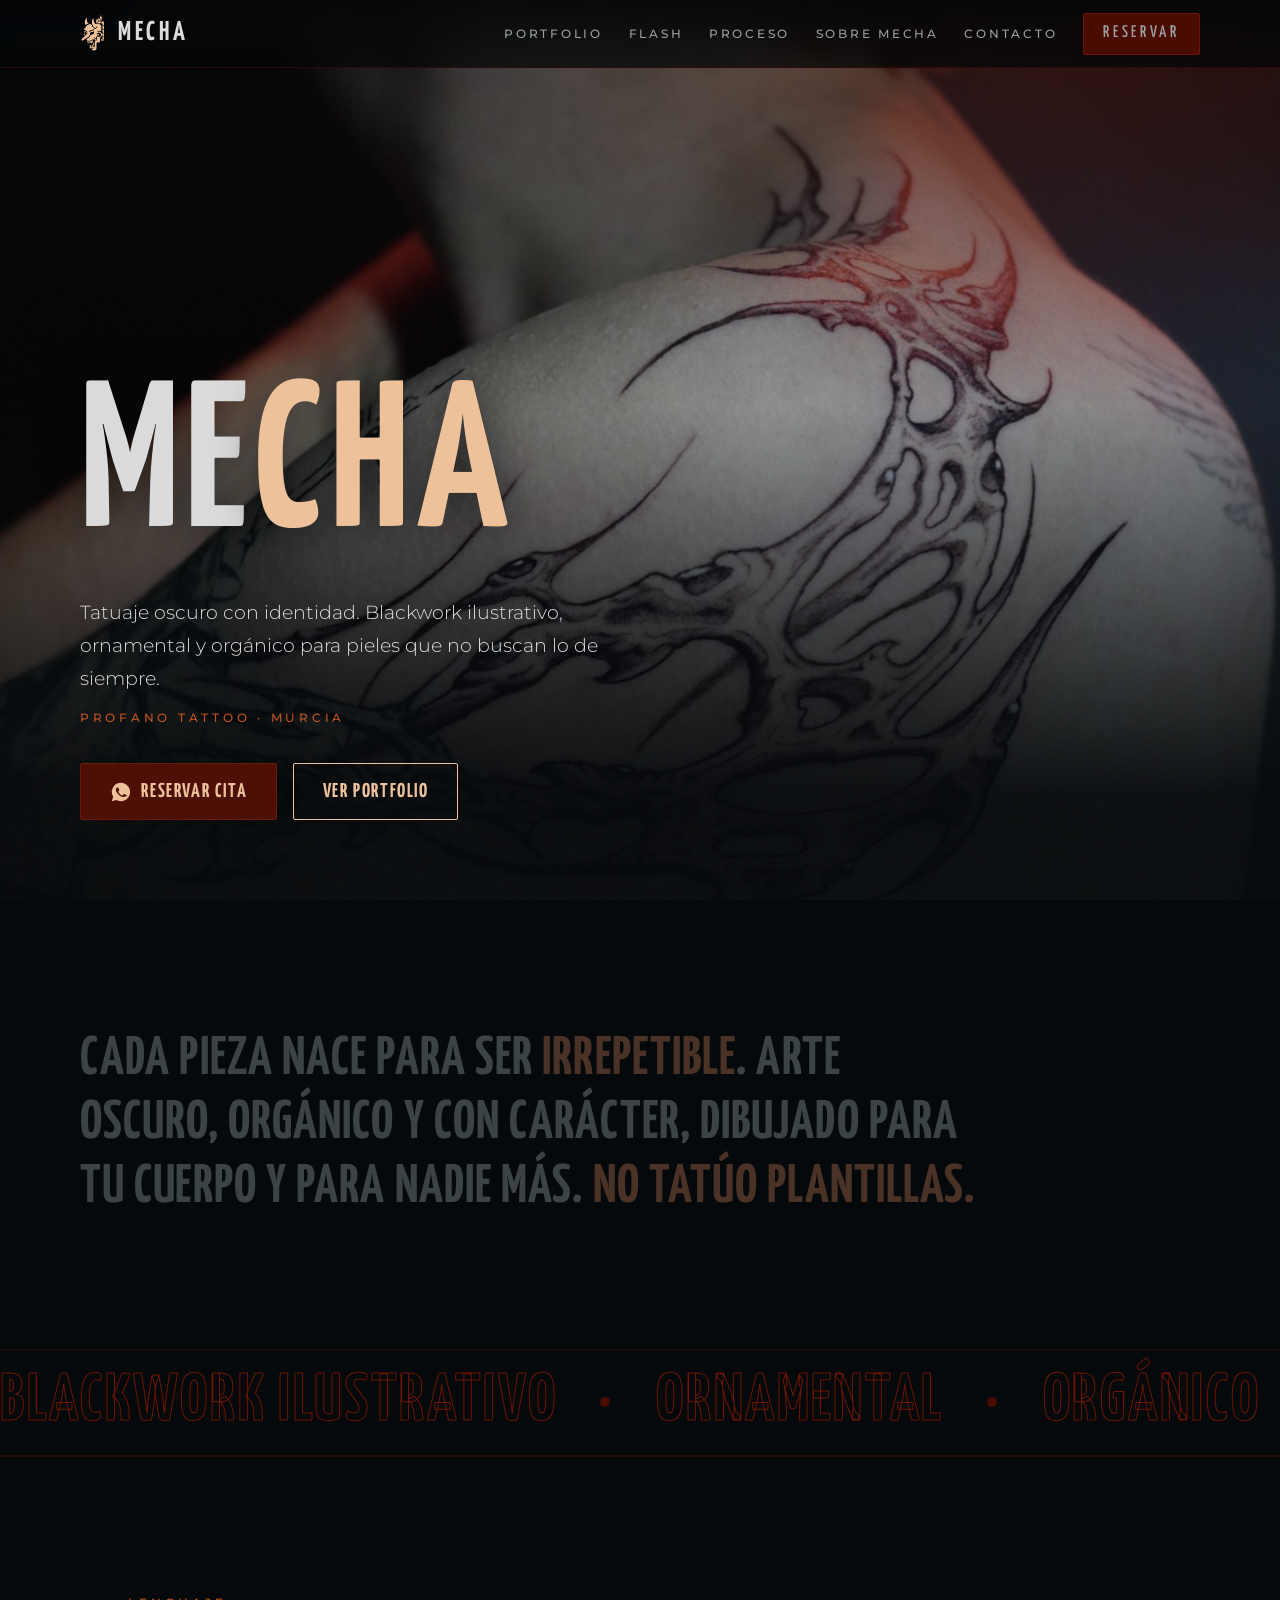
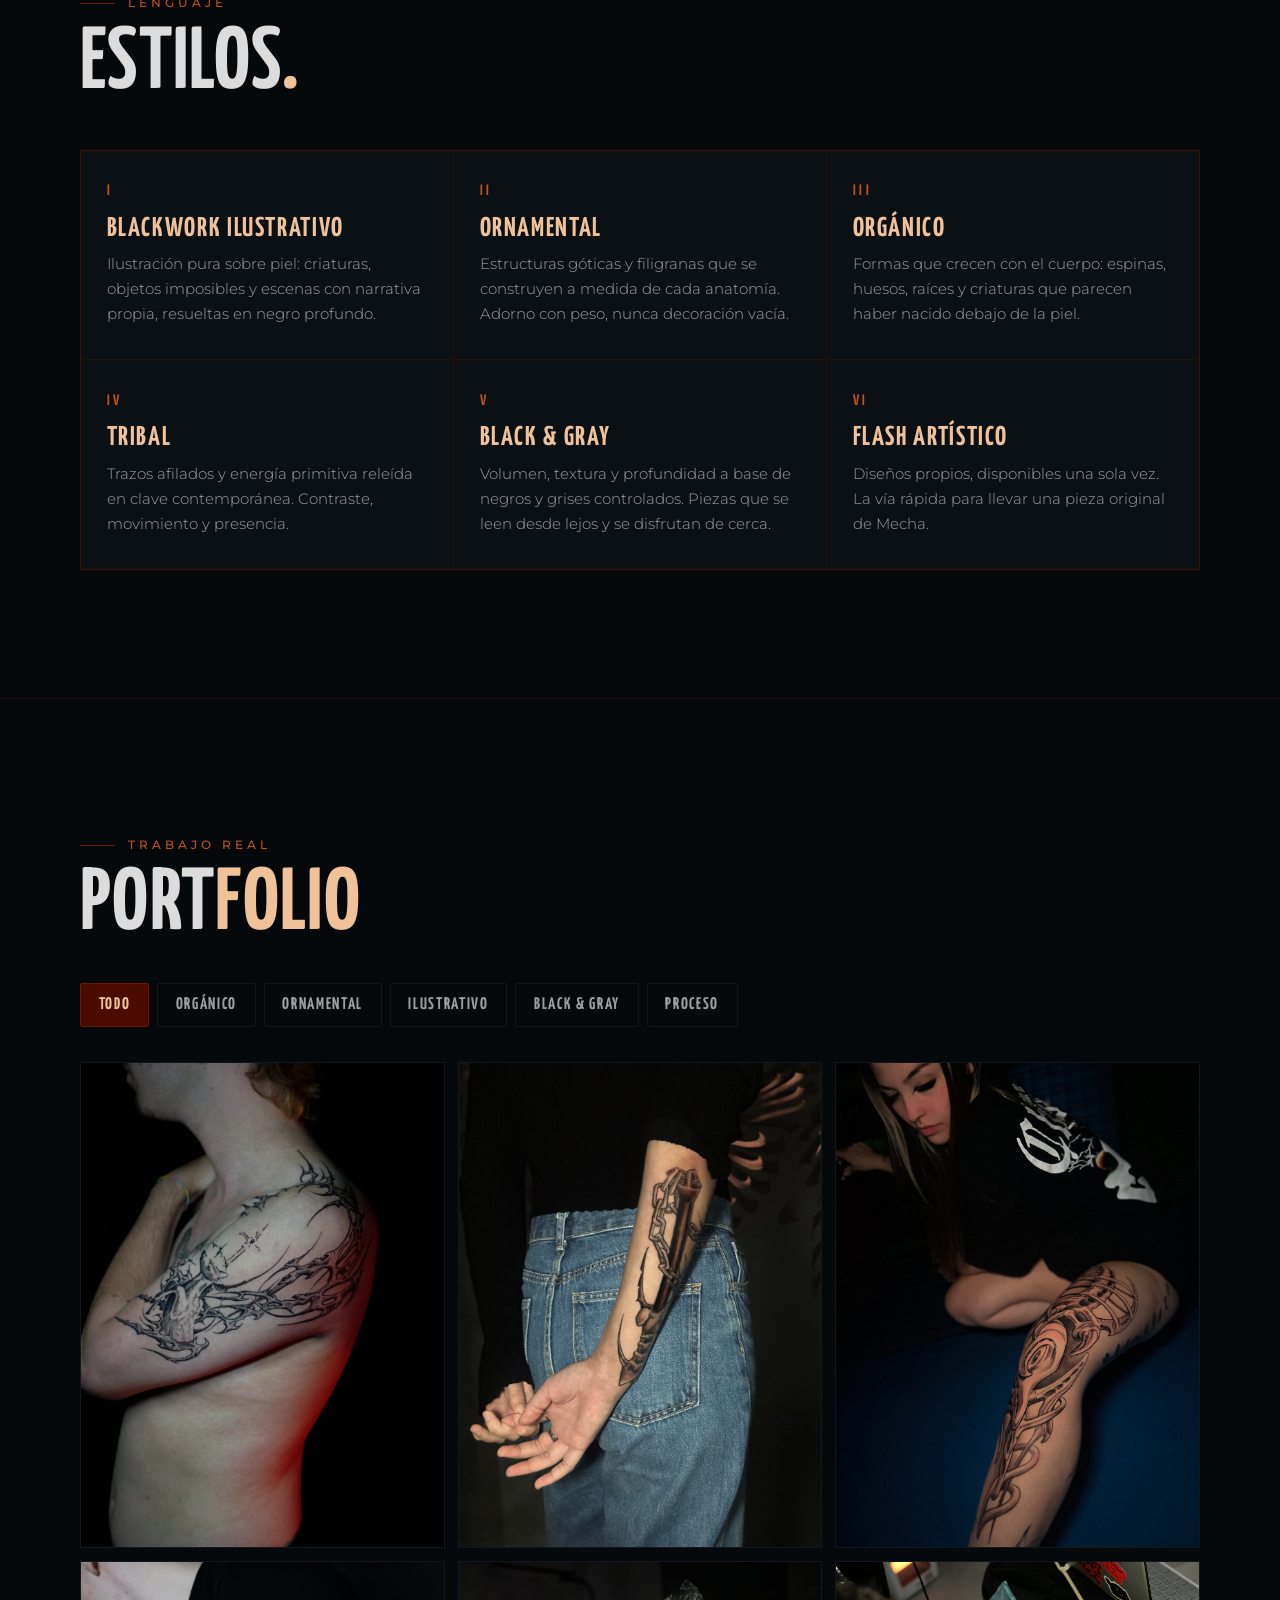
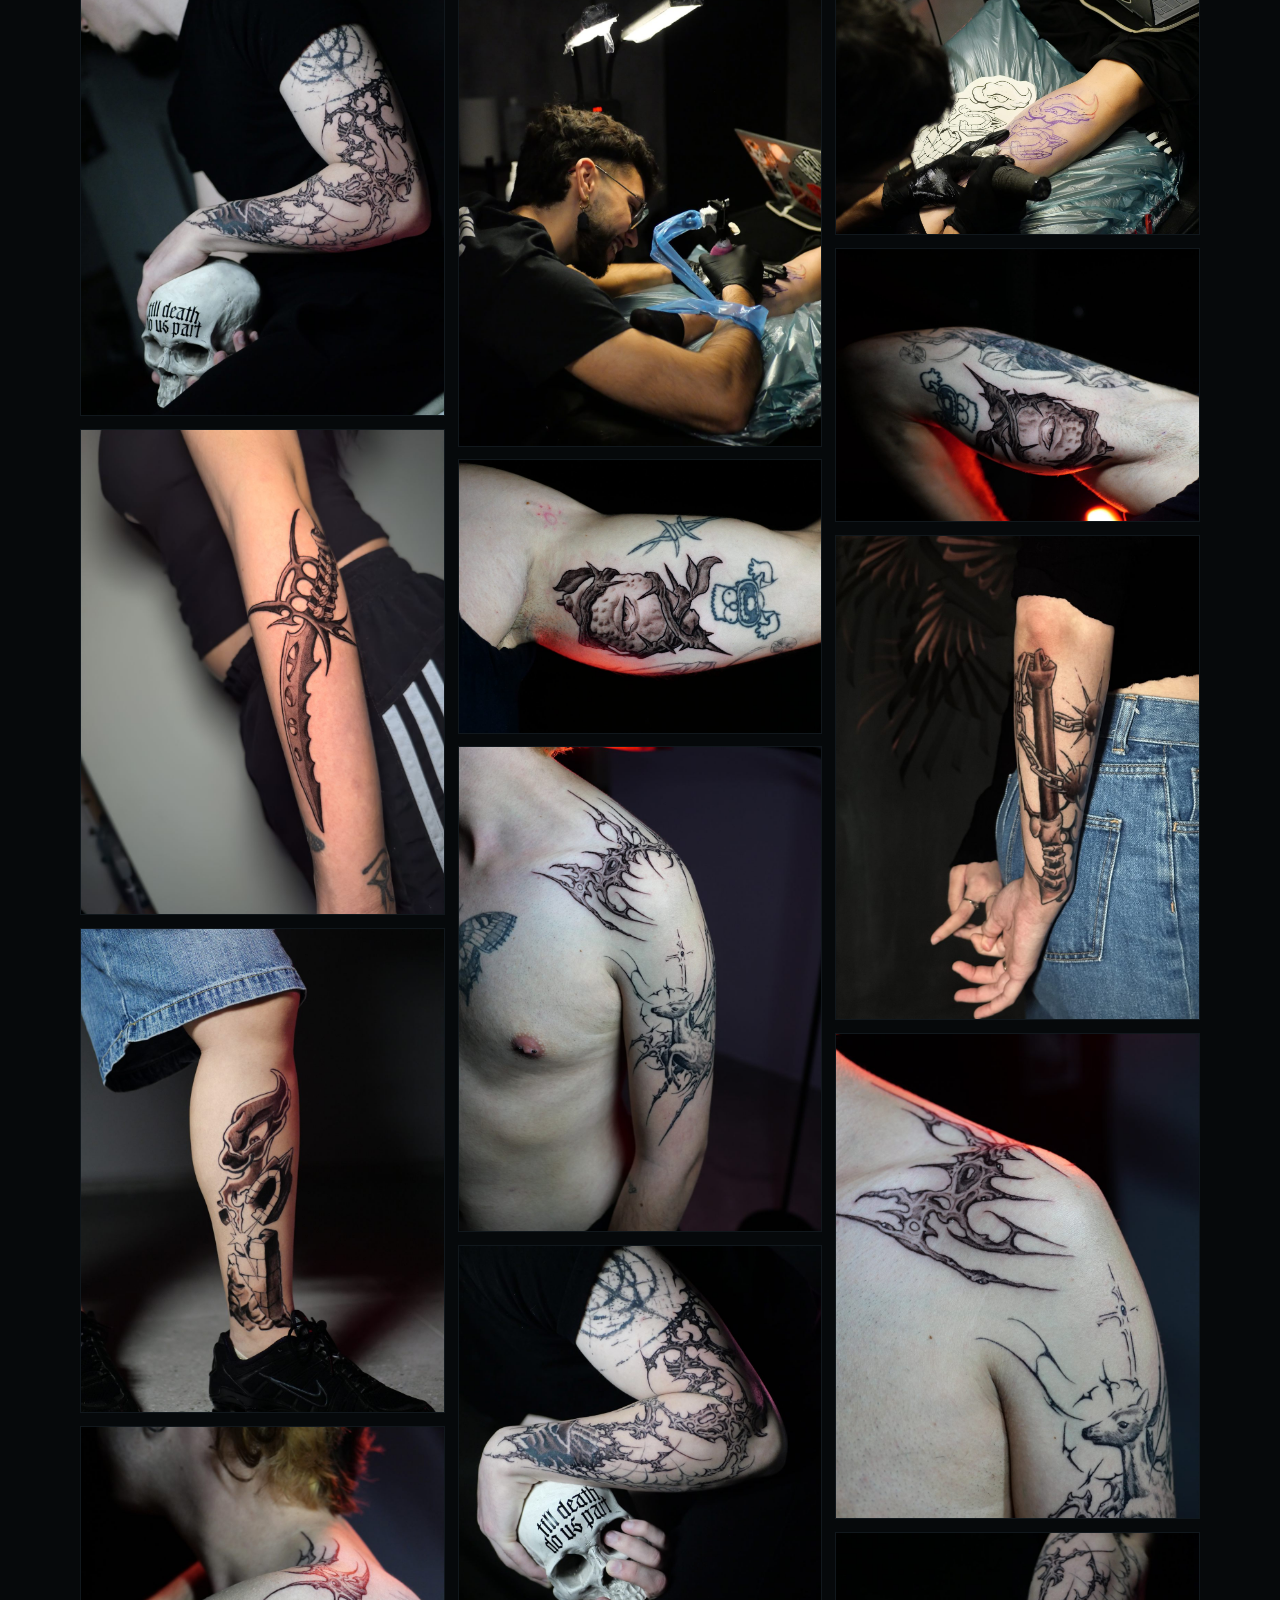
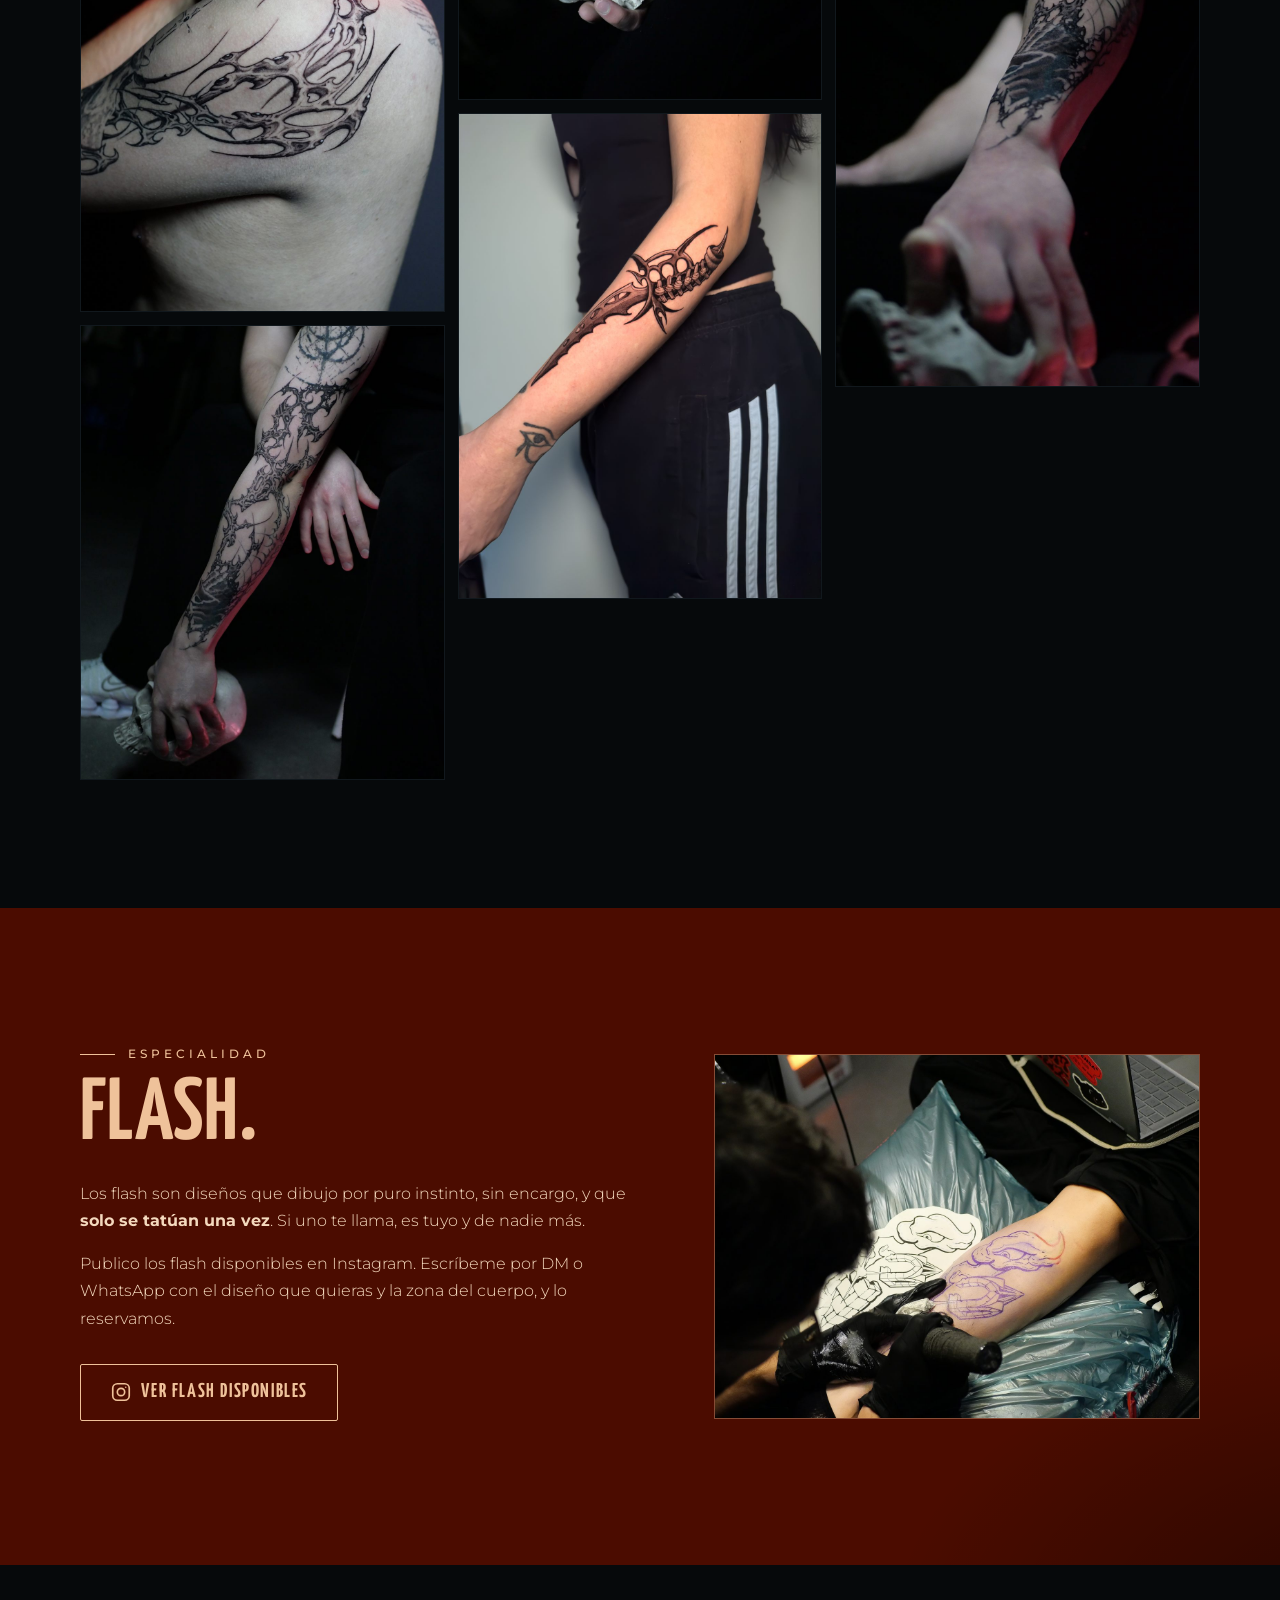
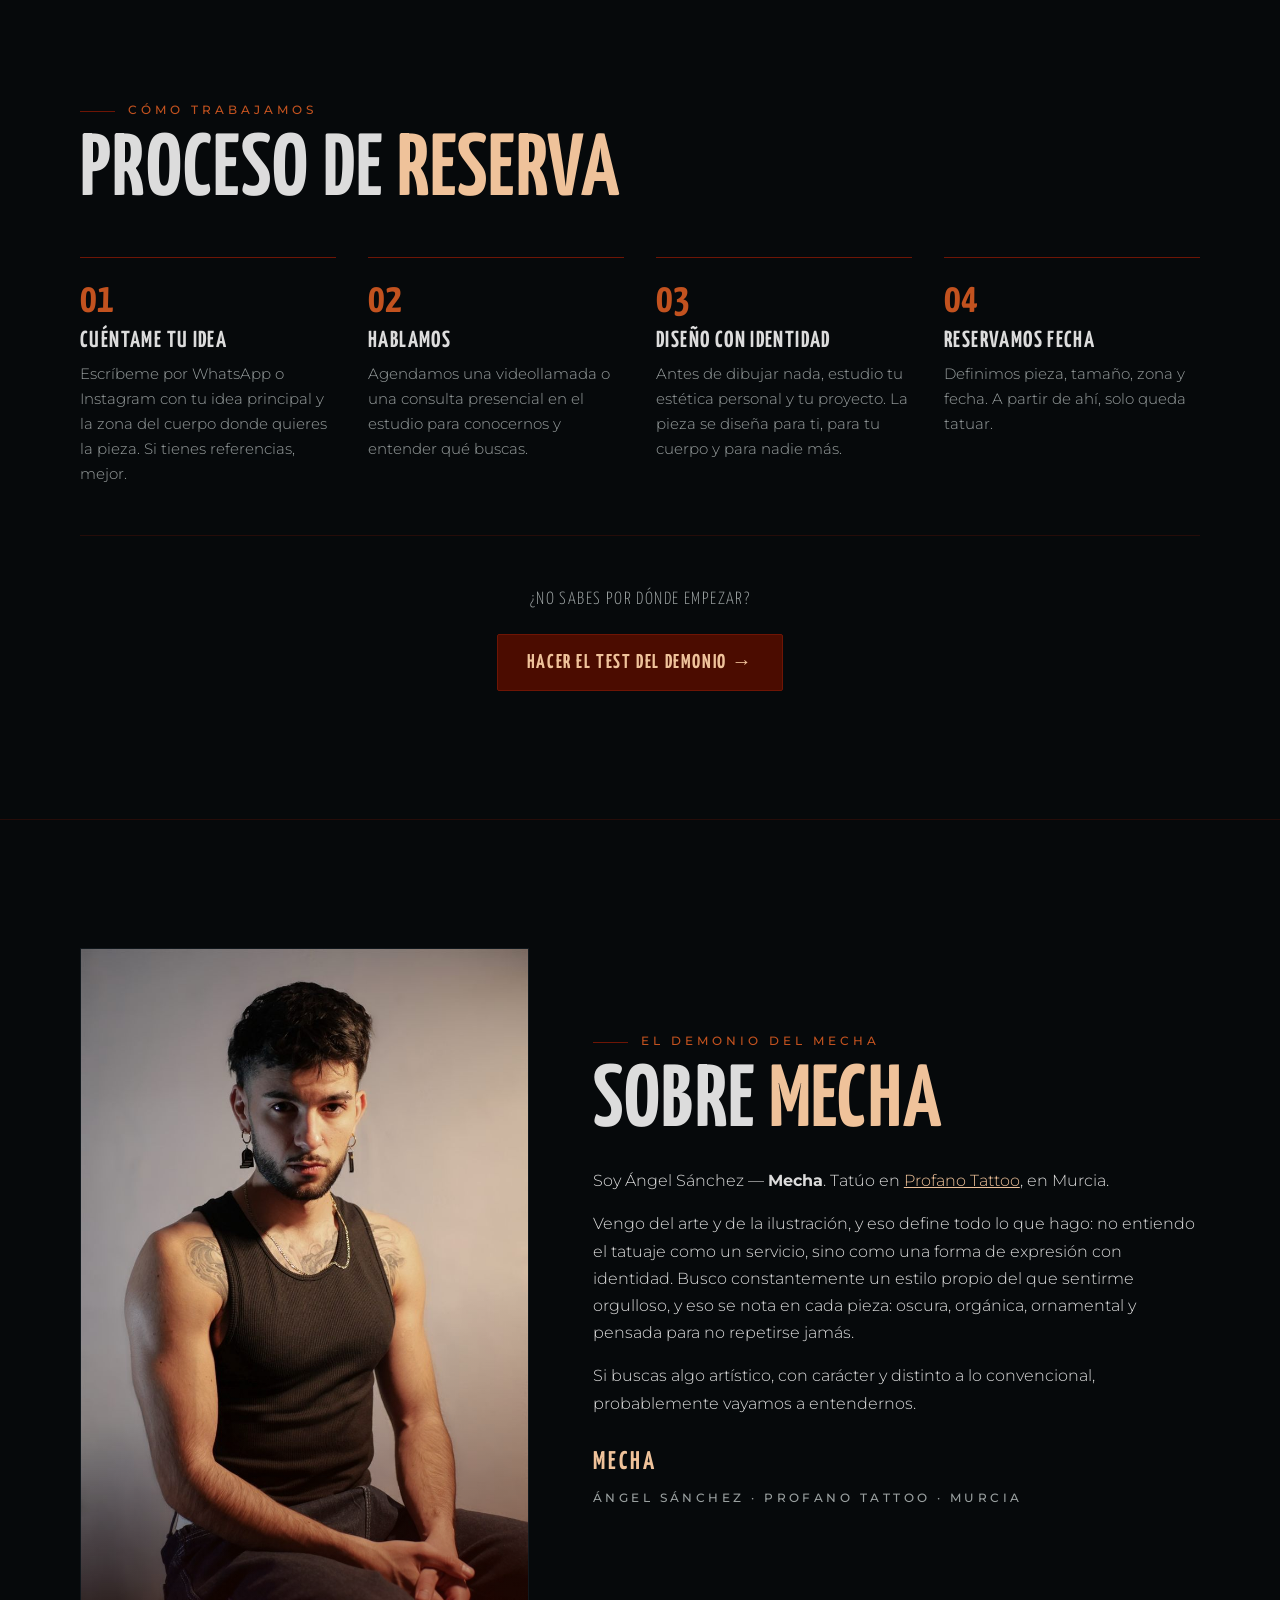
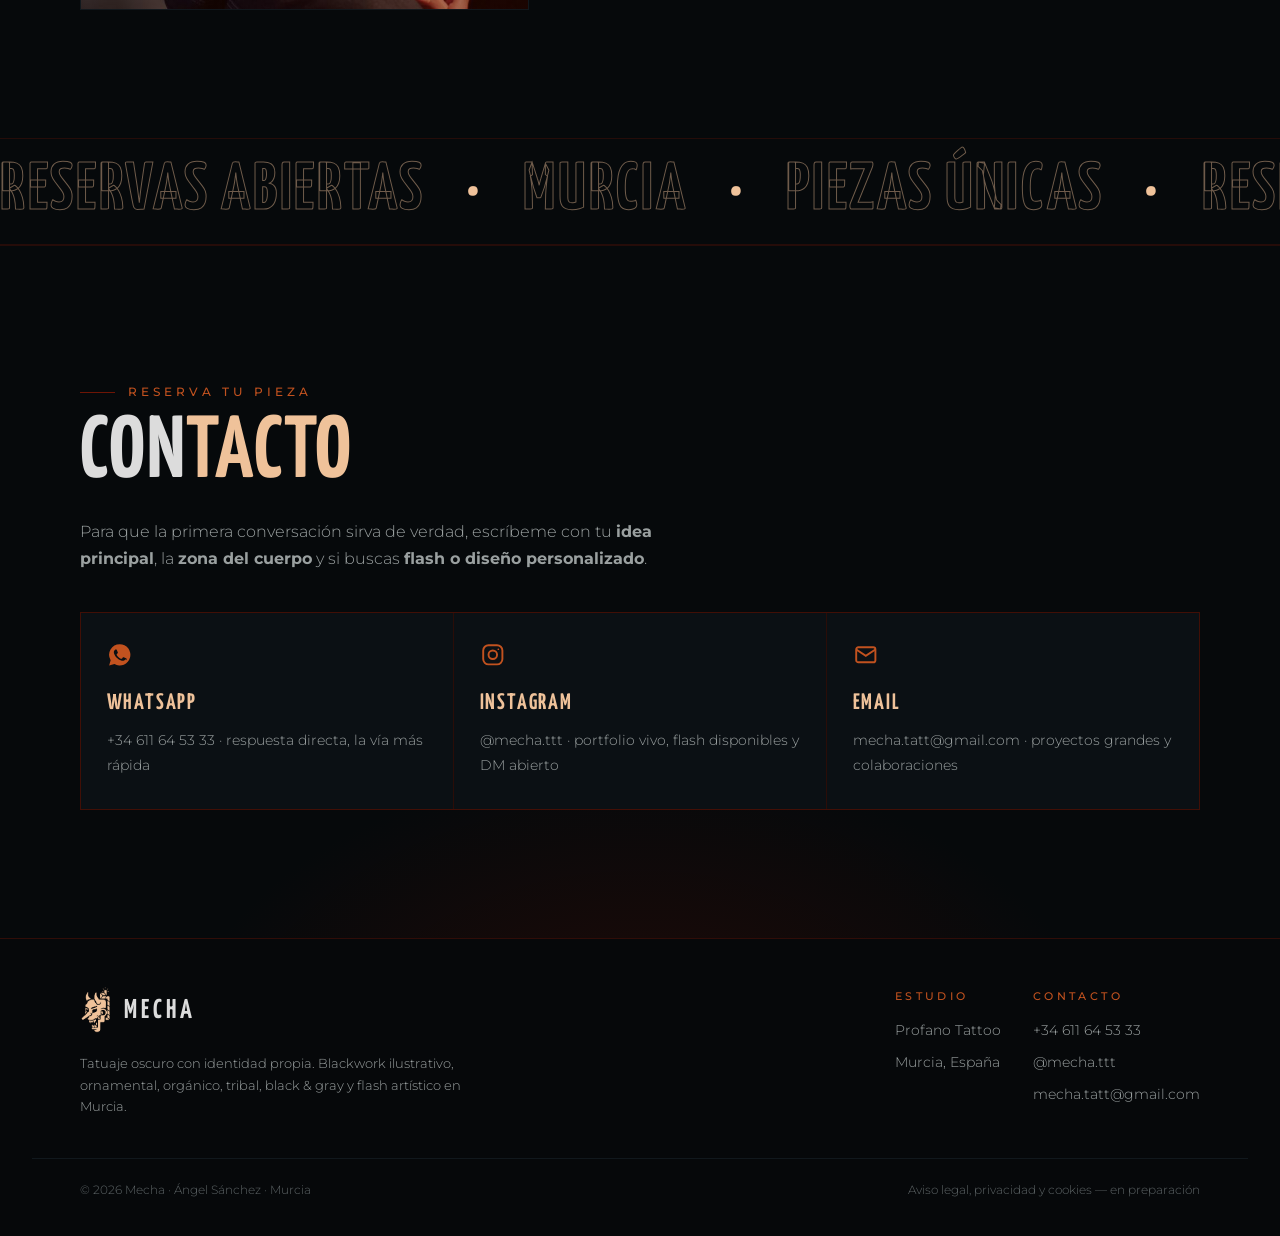
==== commit d91d0228: "Add El Test del Demonio — interactive lead gen tool integrated" ====
--- a/docs/index.html
+++ b/docs/index.html
@@ -296,6 +296,10 @@
           <p>Definimos pieza, tamaño, zona y fecha. A partir de ahí, solo queda tatuar.</p>
         </li>
       </ol>
+      <div class="test-cta reveal">
+        <p>¿No sabes por dónde empezar?</p>
+        <a href="test.html" class="btn btn--solid">Hacer el test del demonio &rarr;</a>
+      </div>
     </section>
 
     <!-- ======================= sobre ======================= -->
--- a/docs/css/styles.css
+++ b/docs/css/styles.css
@@ -335,6 +335,16 @@
 }
 .paso p { font-size: .92rem; color: var(--gris-2); margin: .5rem 0 0; }
 
+/* ---------- test cta ---------- */
+.test-cta {
+  margin-top: 3rem; text-align: center;
+  padding-top: 2rem; border-top: 1px solid rgba(110,21,5,.3);
+}
+.test-cta p {
+  font-family: var(--display); font-size: 1.1rem; letter-spacing: .08em;
+  text-transform: uppercase; color: var(--gris-2); margin-bottom: 1.2rem;
+}
+
 /* ---------- sobre ---------- */
 .sobre { padding-block: var(--space); border-top: 1px solid rgba(110,21,5,.3); }
 .sobre__grid { display: grid; gap: 2.5rem; align-items: center; }
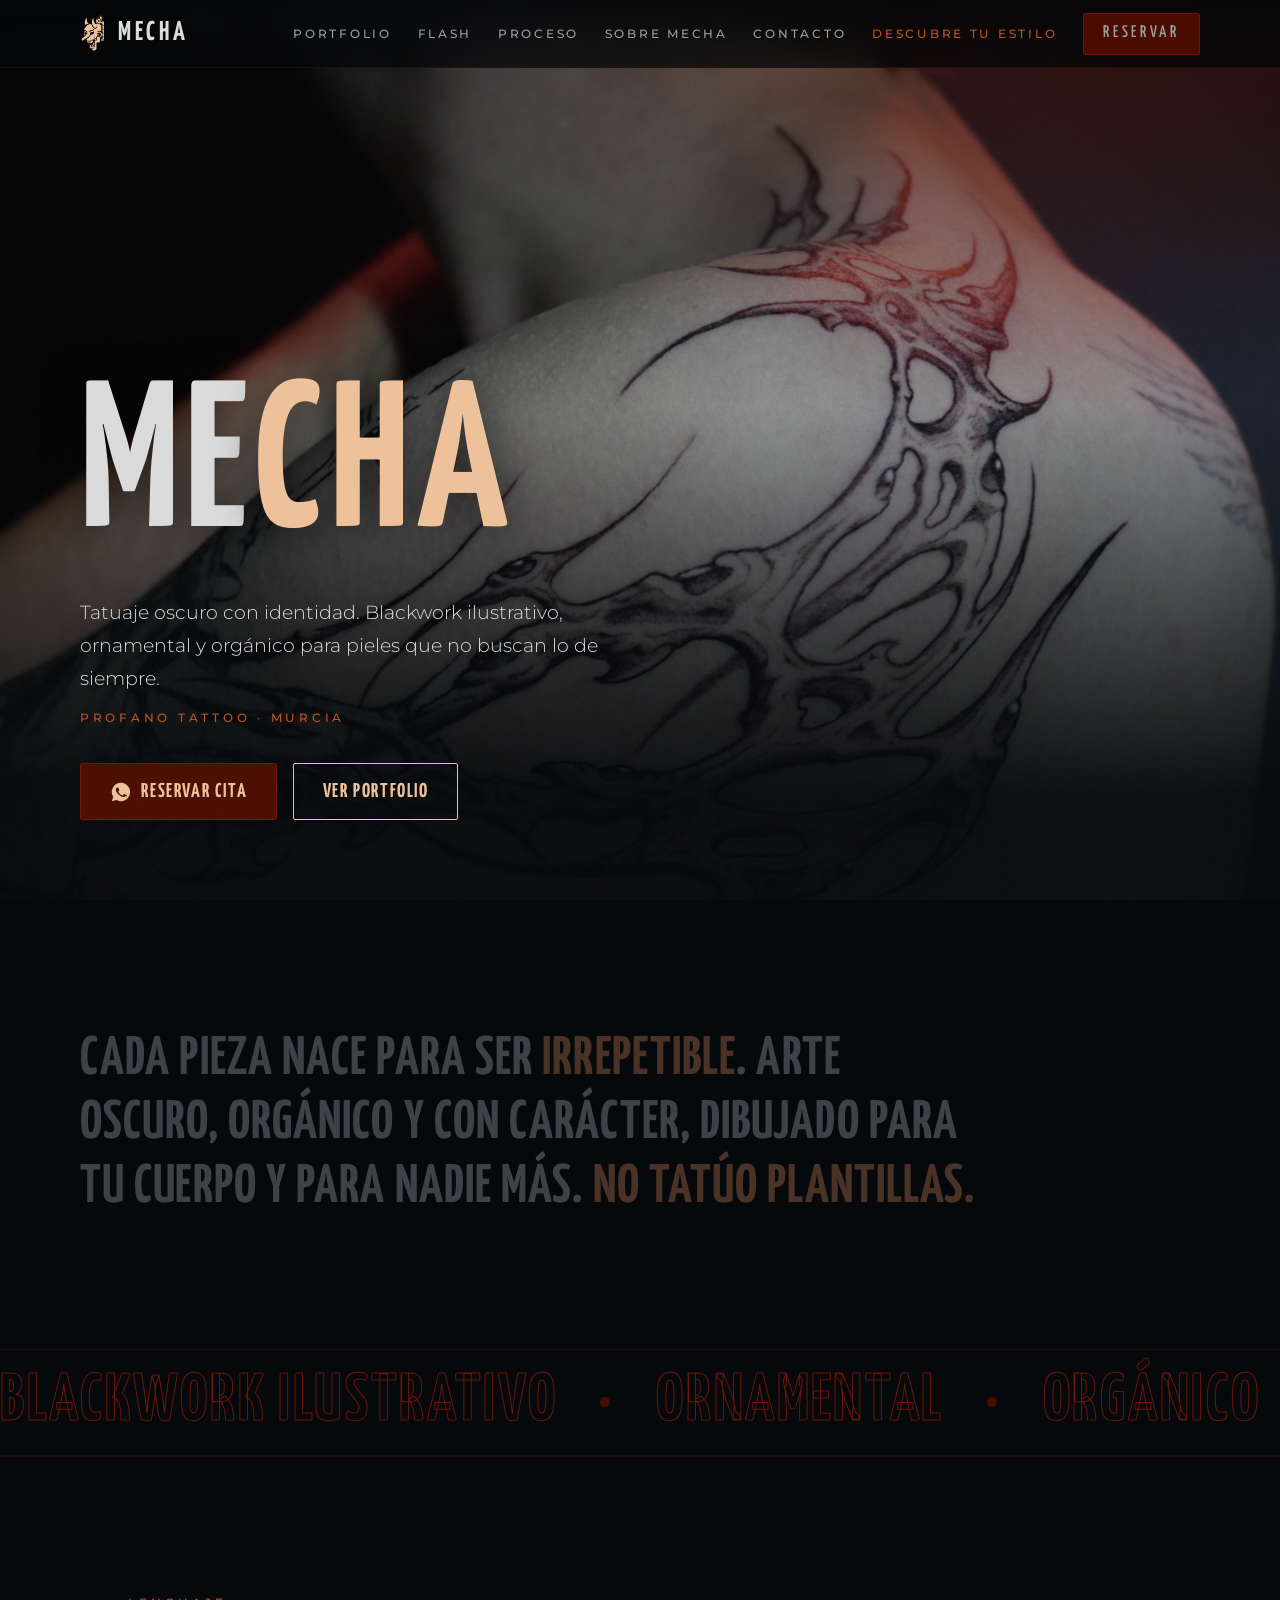
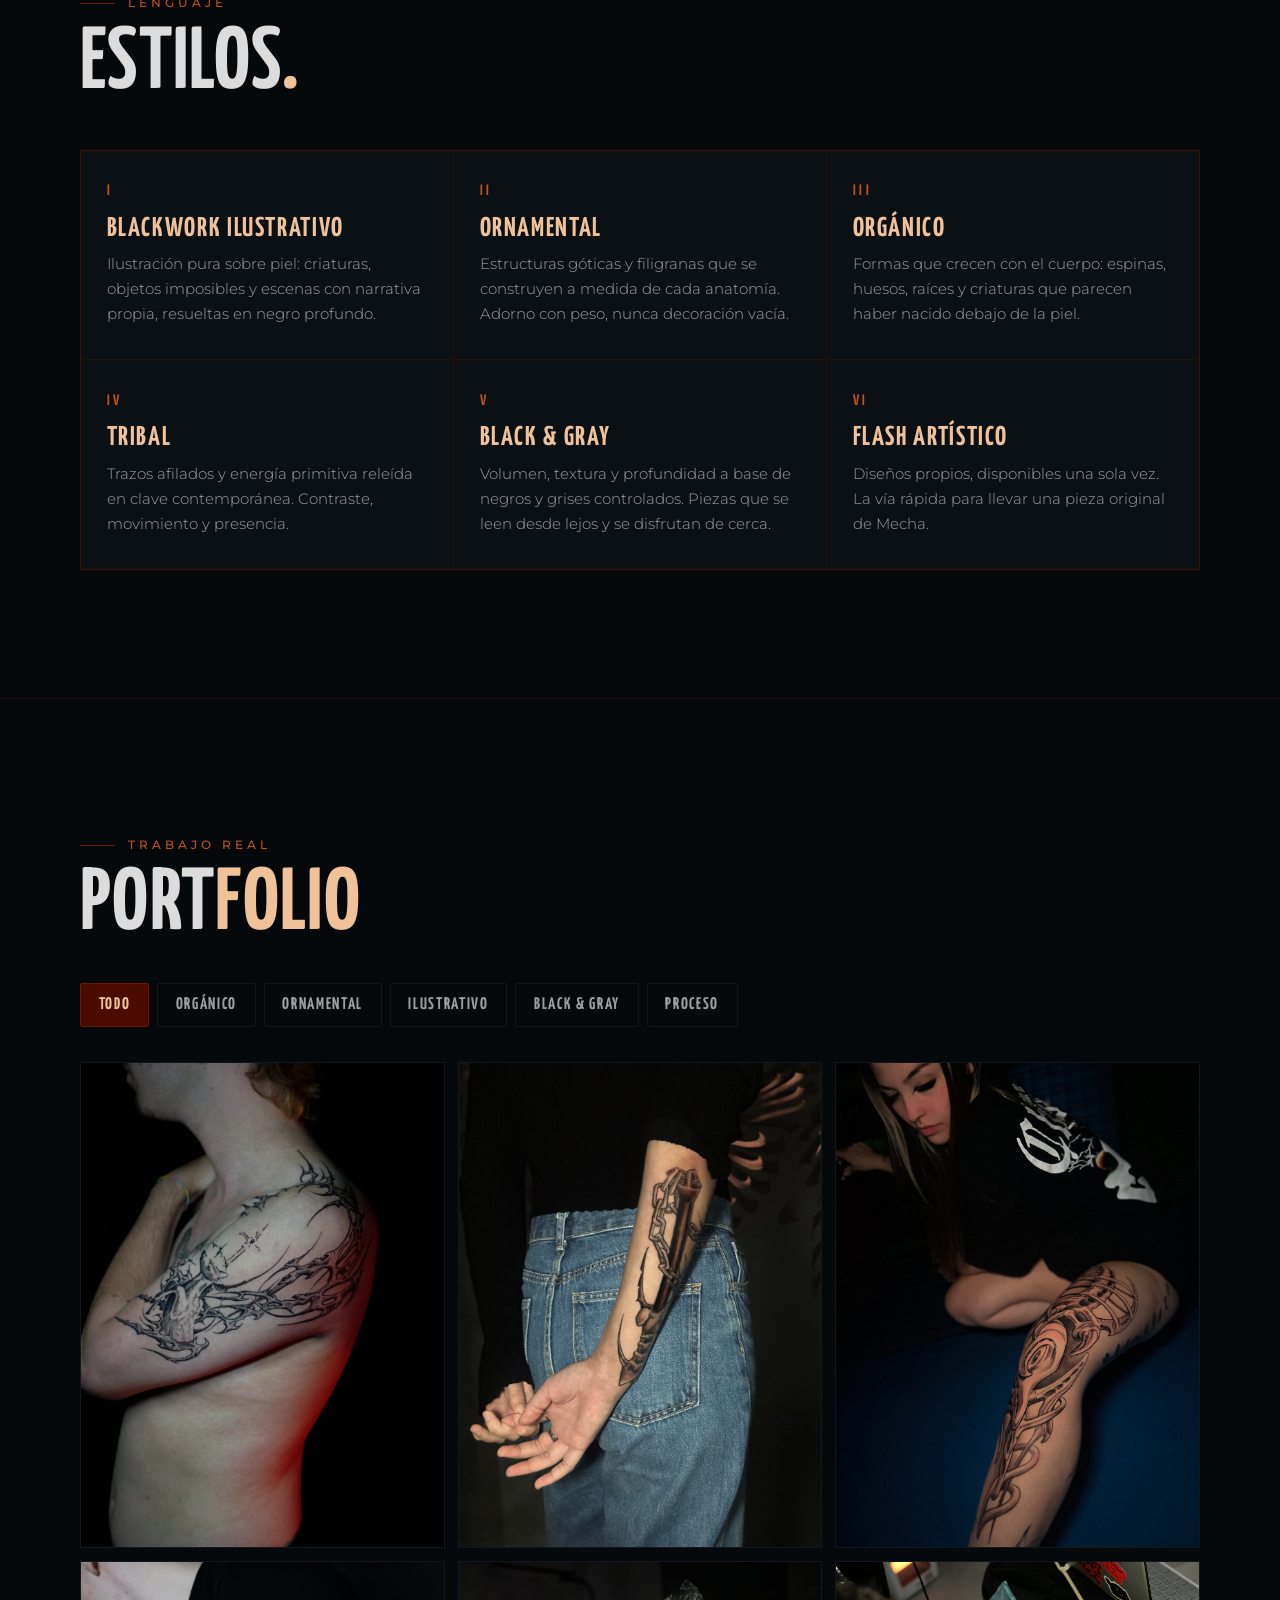
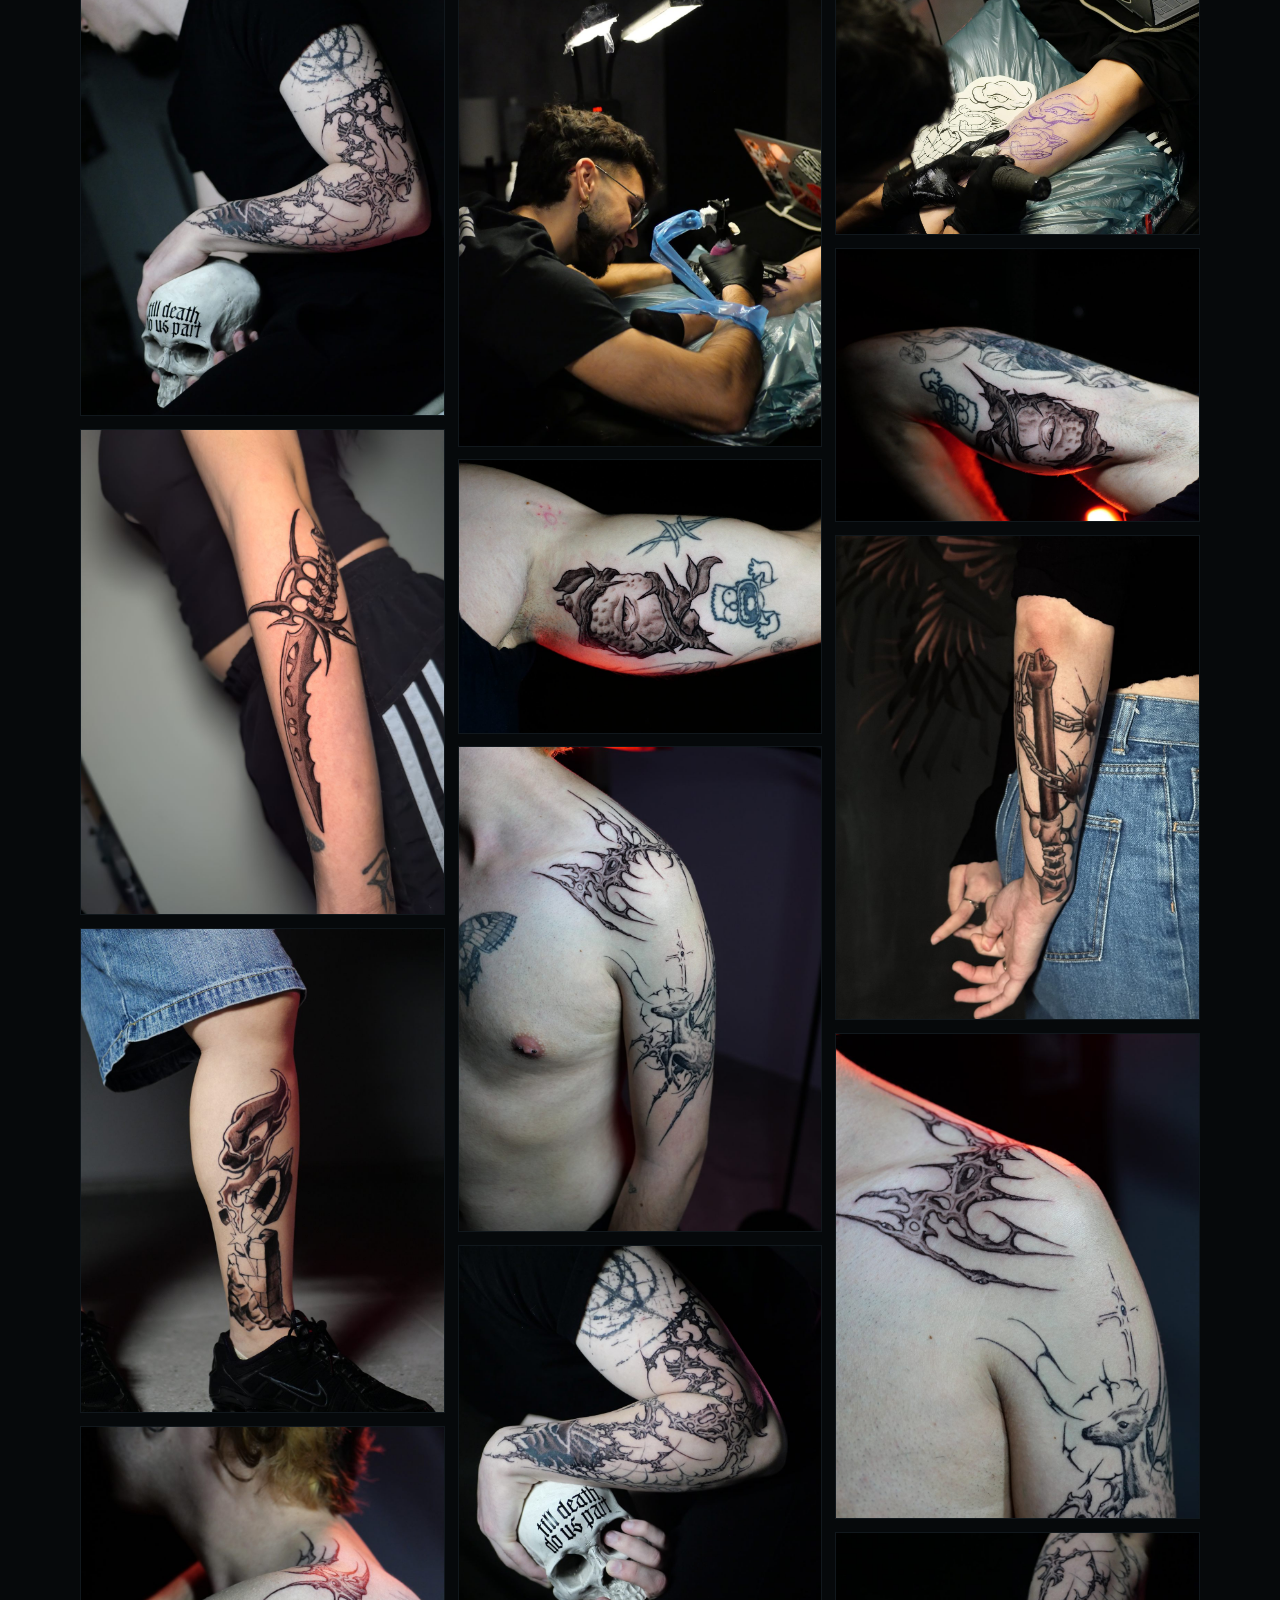
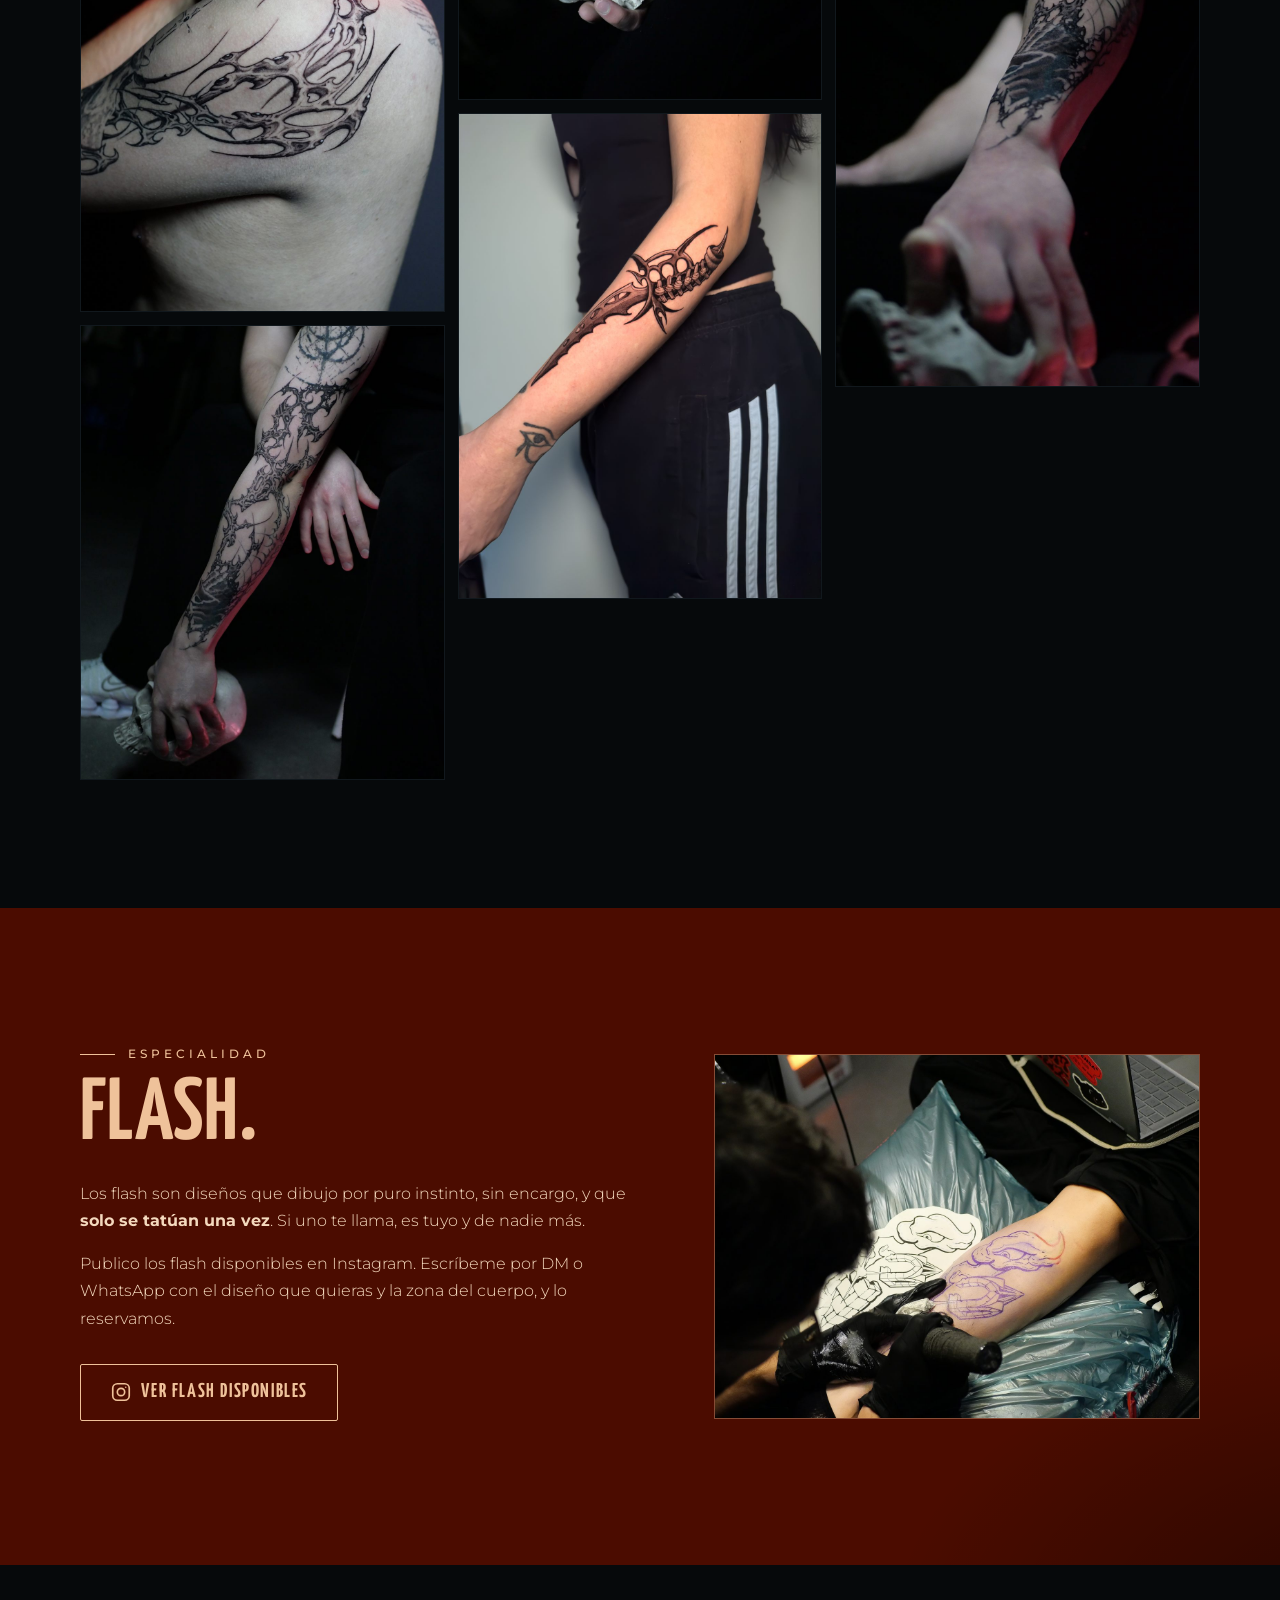
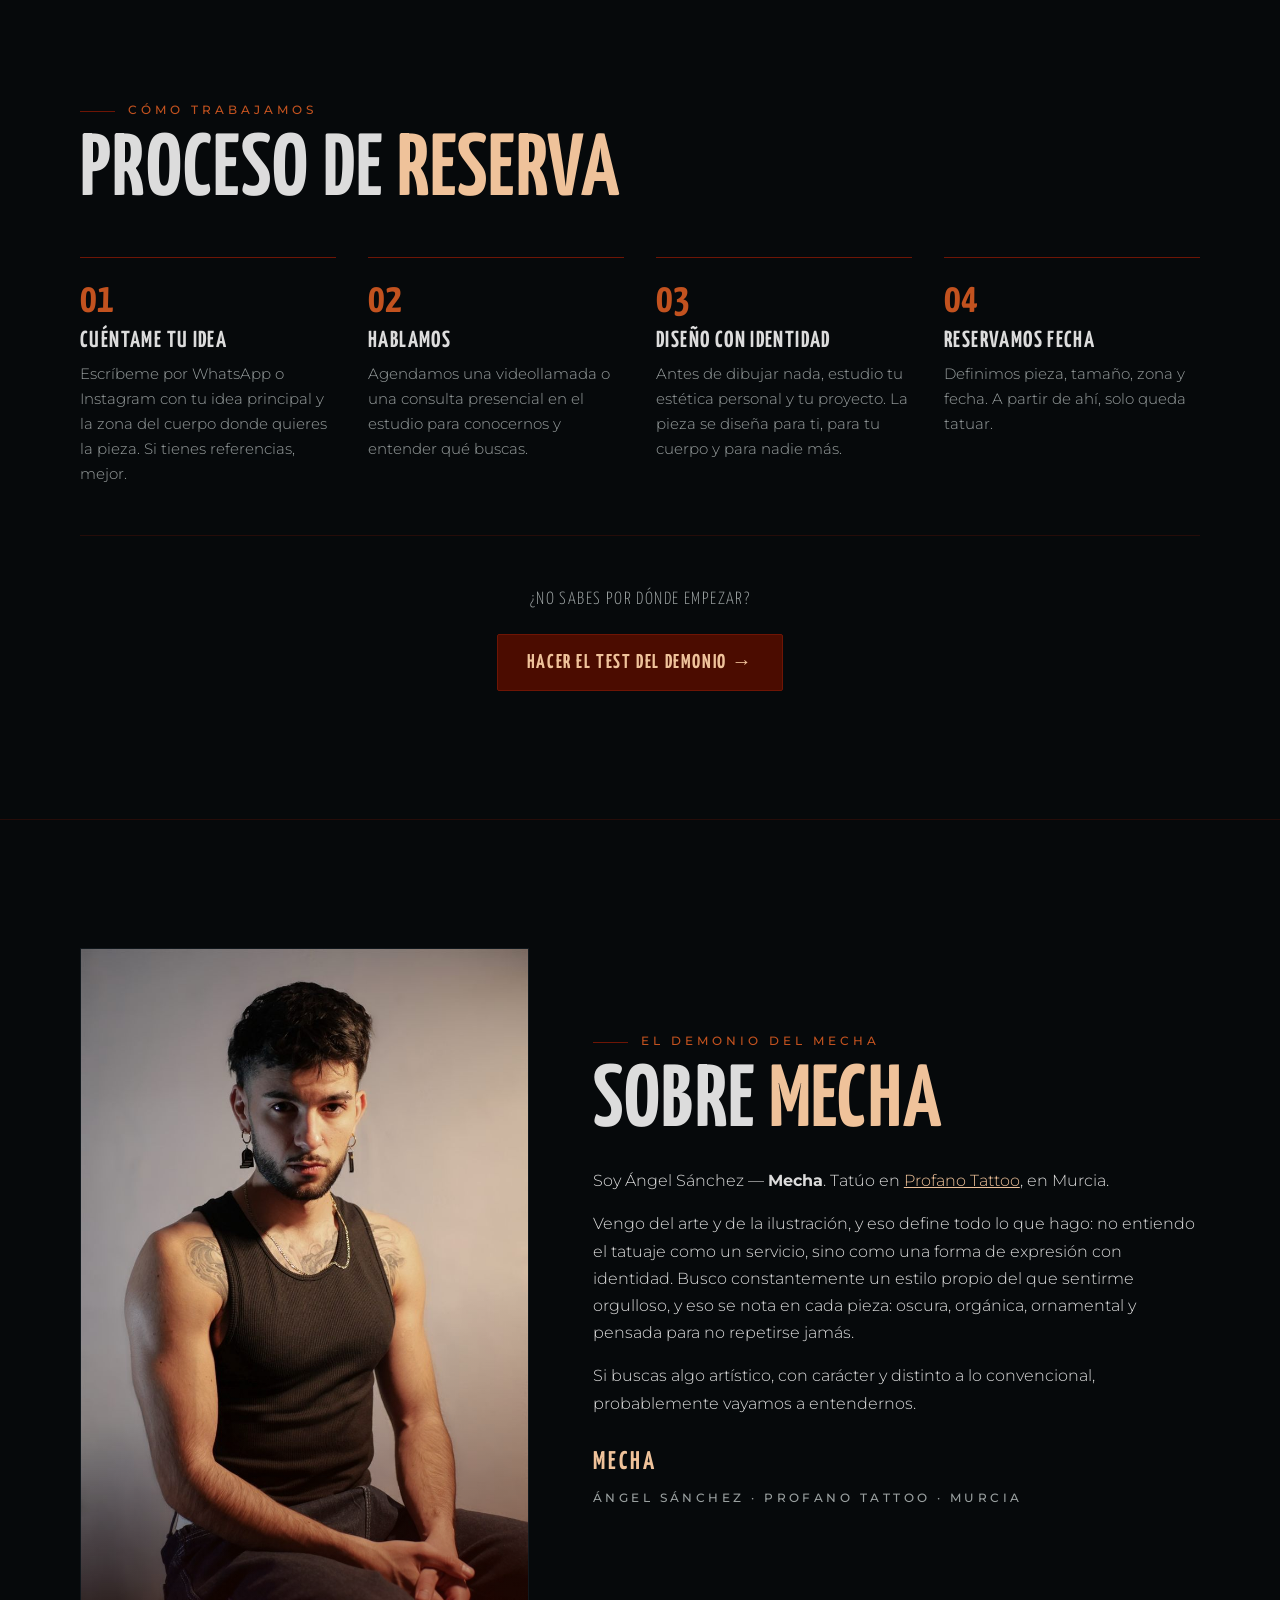
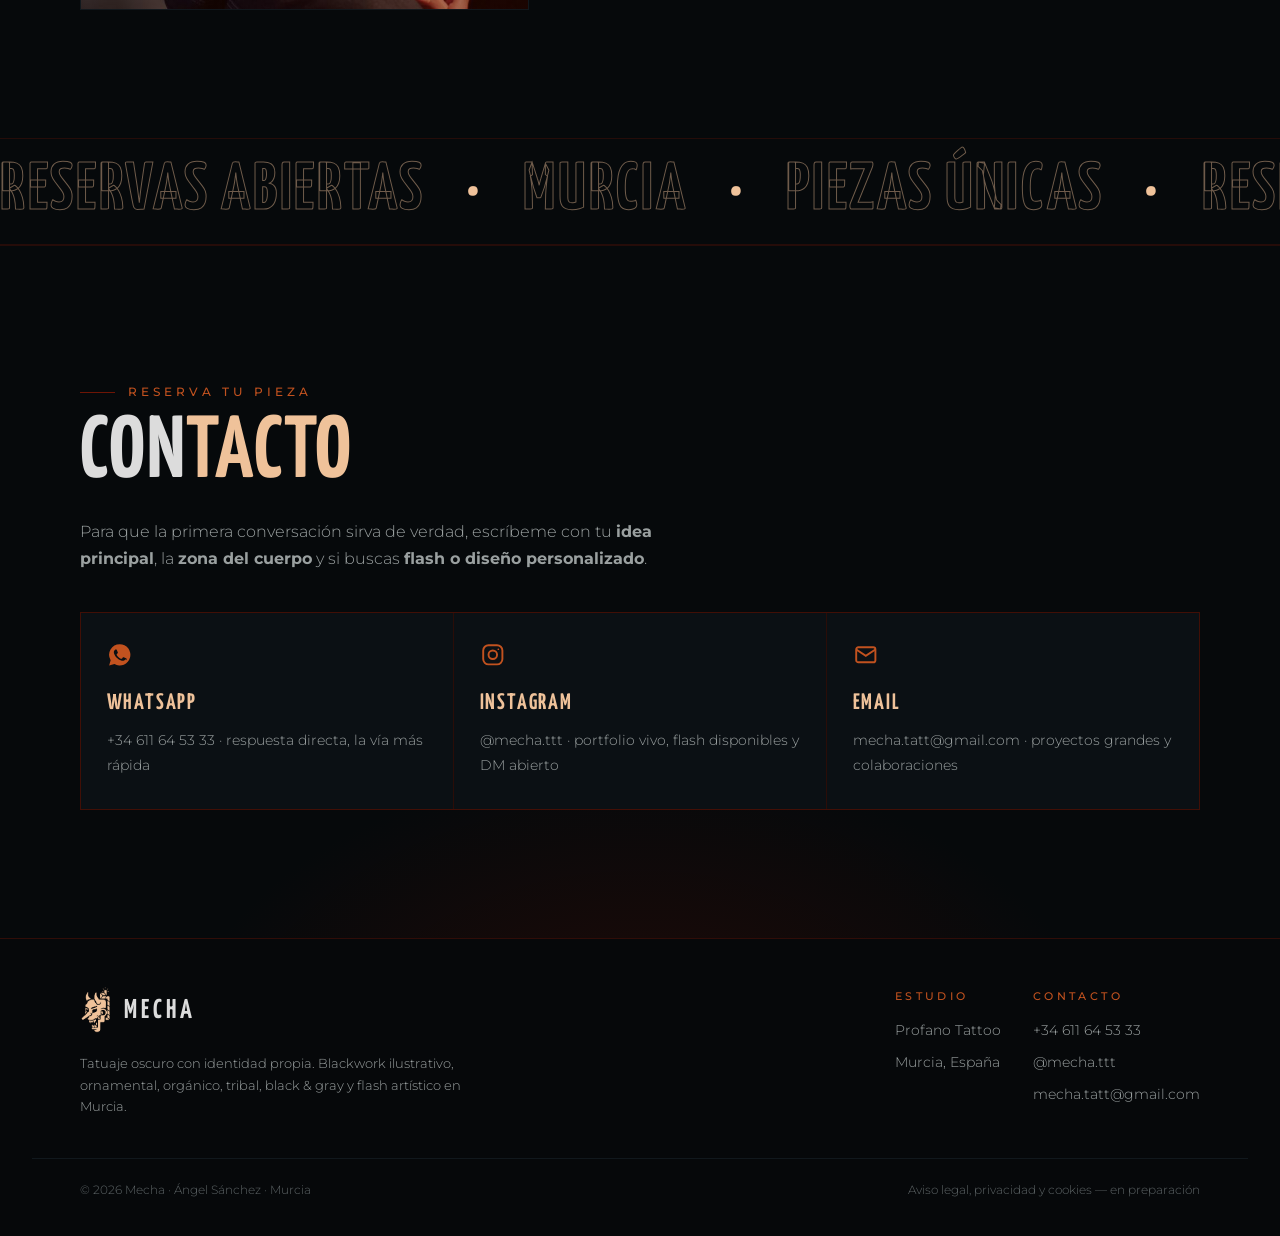
==== commit e54a4e9c: "Integrate test page with shared header, nav and Netlify Forms" ====
--- a/docs/index.html
+++ b/docs/index.html
@@ -64,6 +64,7 @@
         <a href="#proceso">Proceso</a>
         <a href="#sobre">Sobre Mecha</a>
         <a href="#contacto">Contacto</a>
+        <a href="test.html" style="color:var(--ember)">Descubre tu estilo</a>
         <a class="btn btn--solid" href="https://wa.me/34611645333?text=Hola%20Mecha.%20Quiero%20tatuarme%20contigo.%0AMi%20idea%3A%20%0AZona%20del%20cuerpo%3A%20%0A%C2%BFFlash%20o%20dise%C3%B1o%20personalizado%3F%3A%20" target="_blank" rel="noopener">Reservar</a>
       </nav>
     </div>
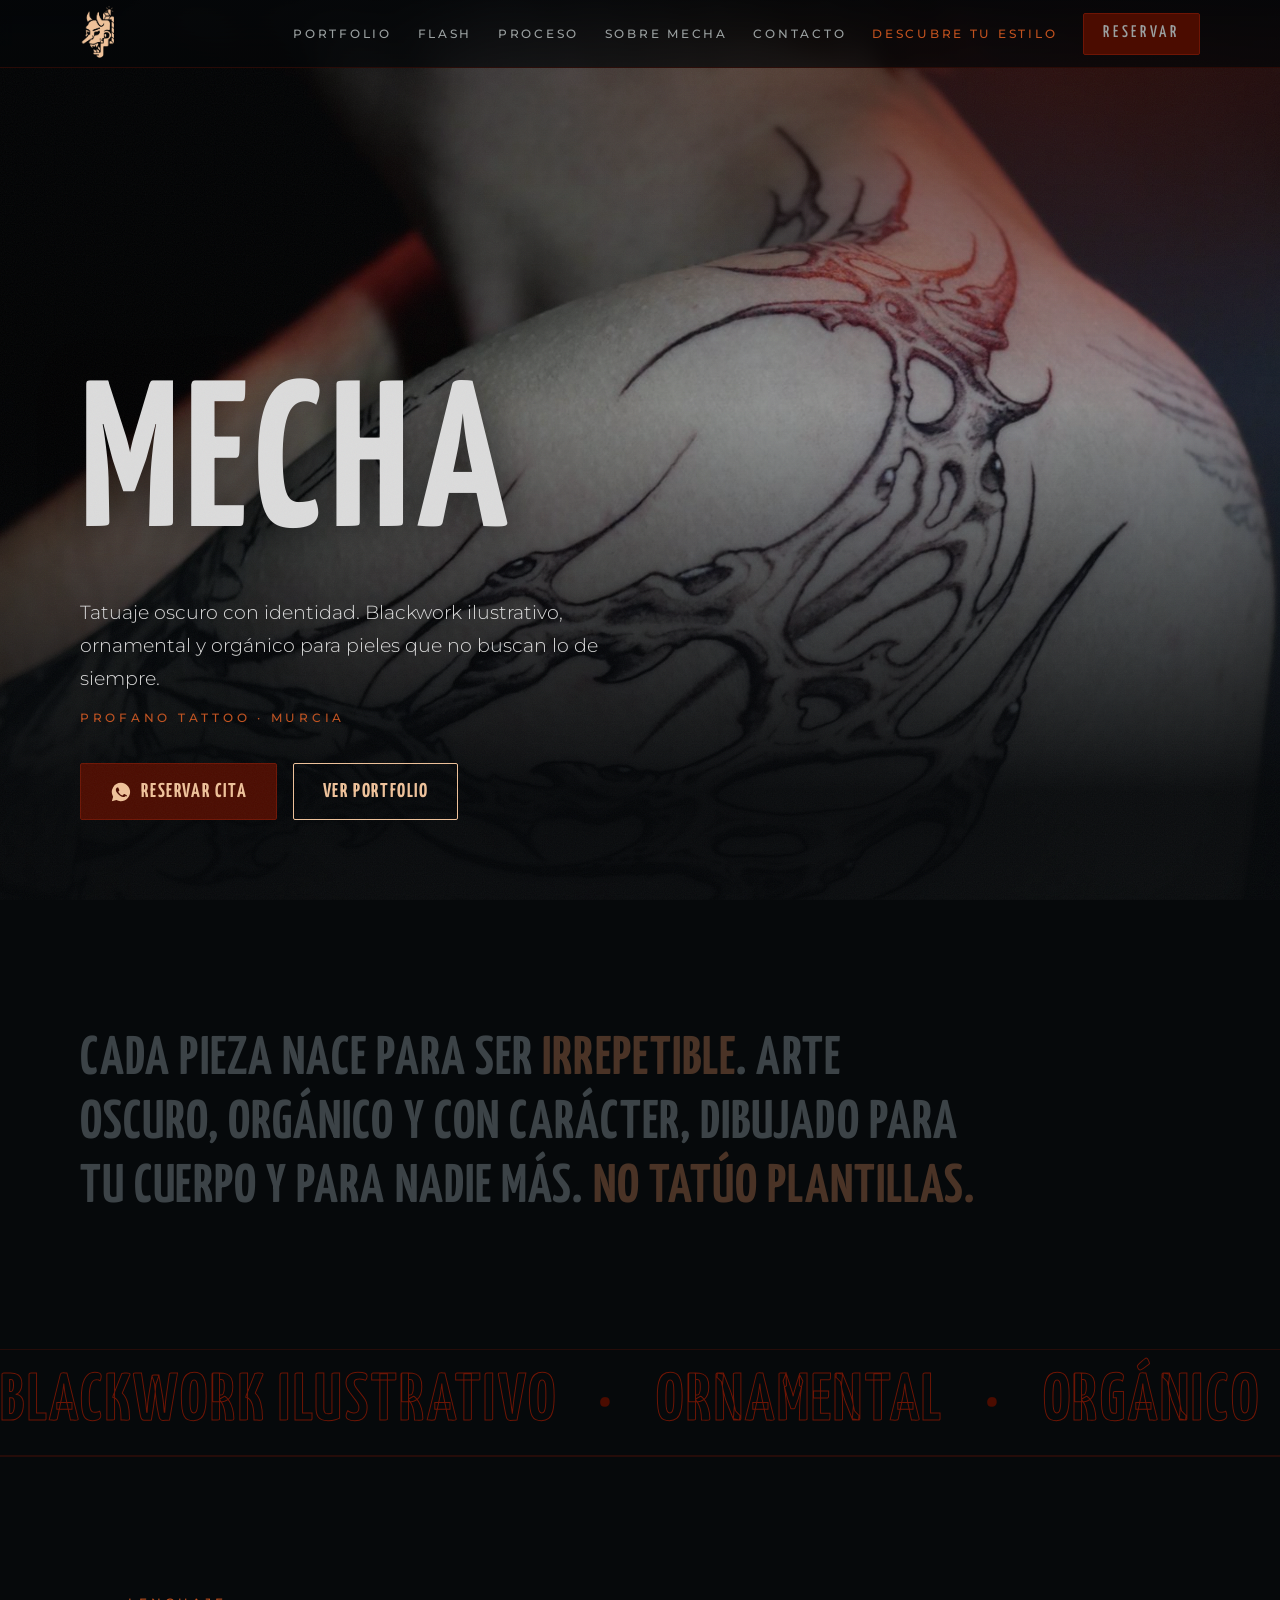
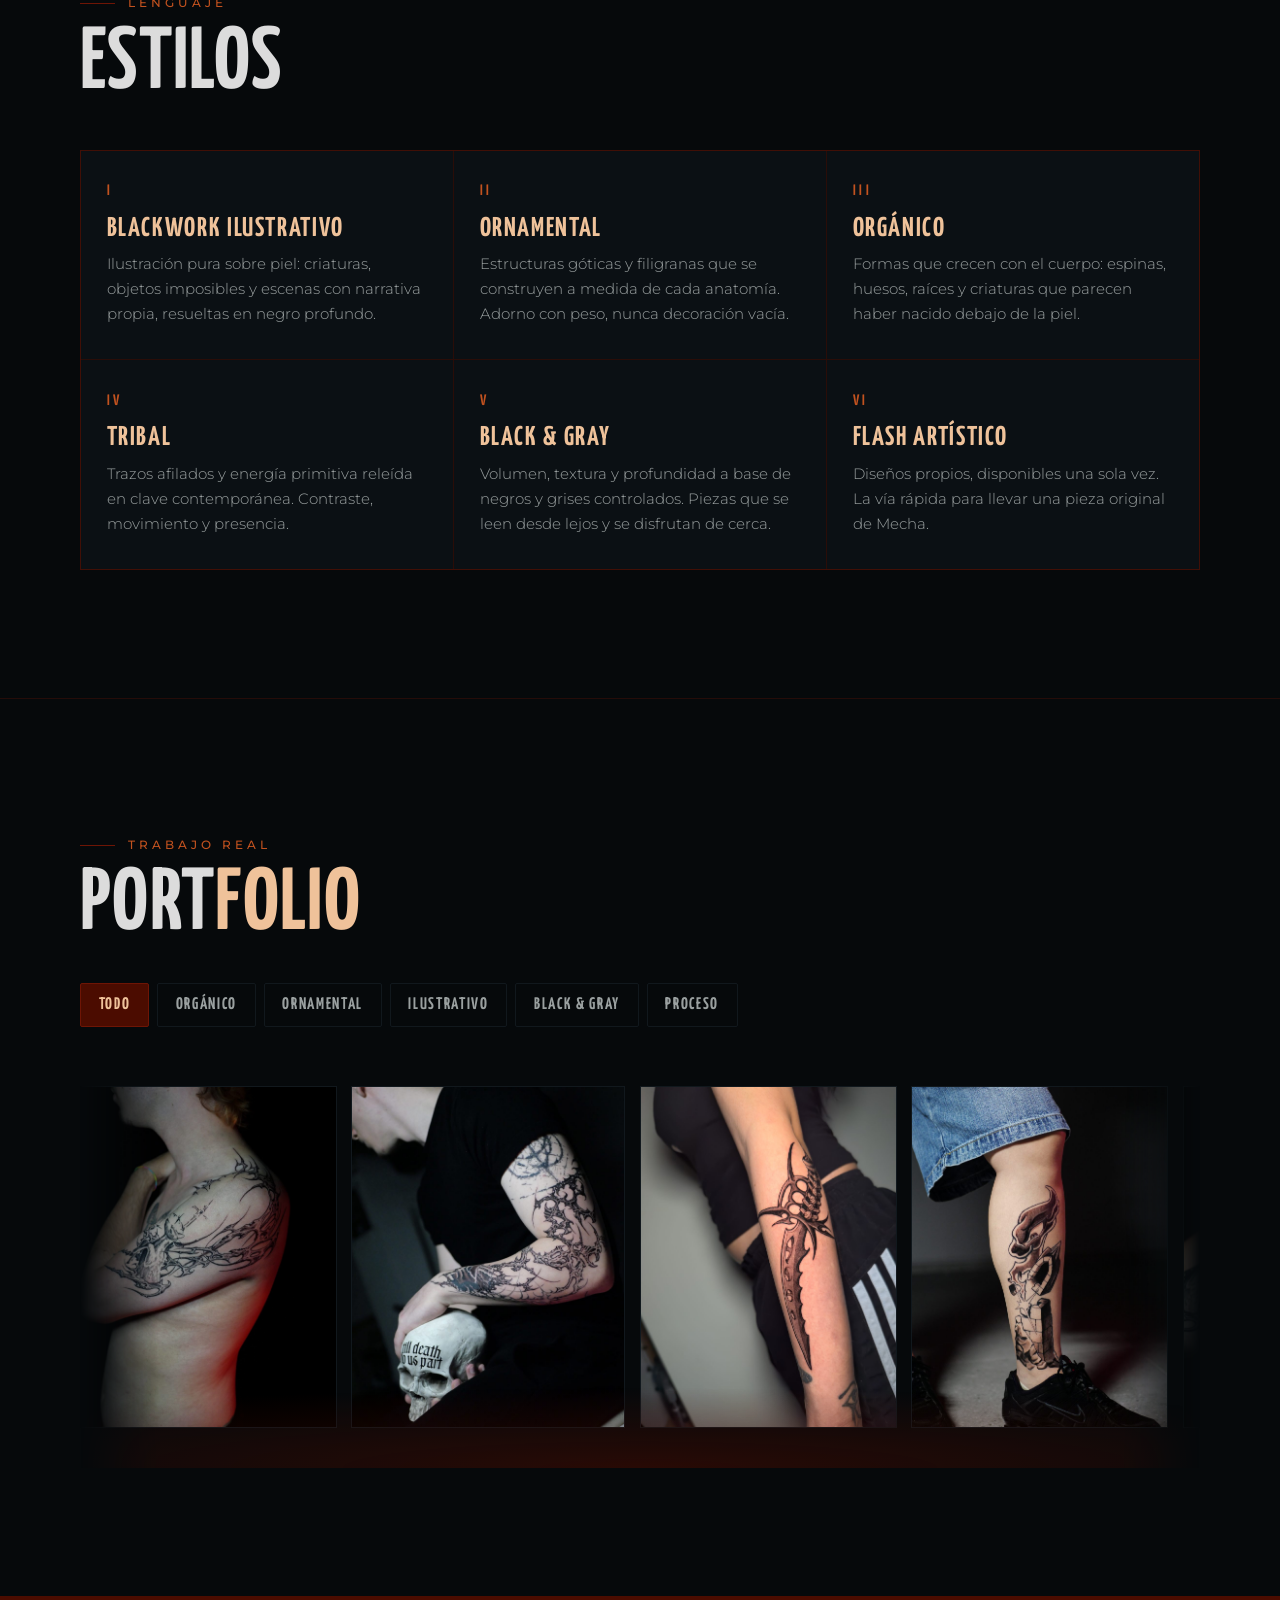
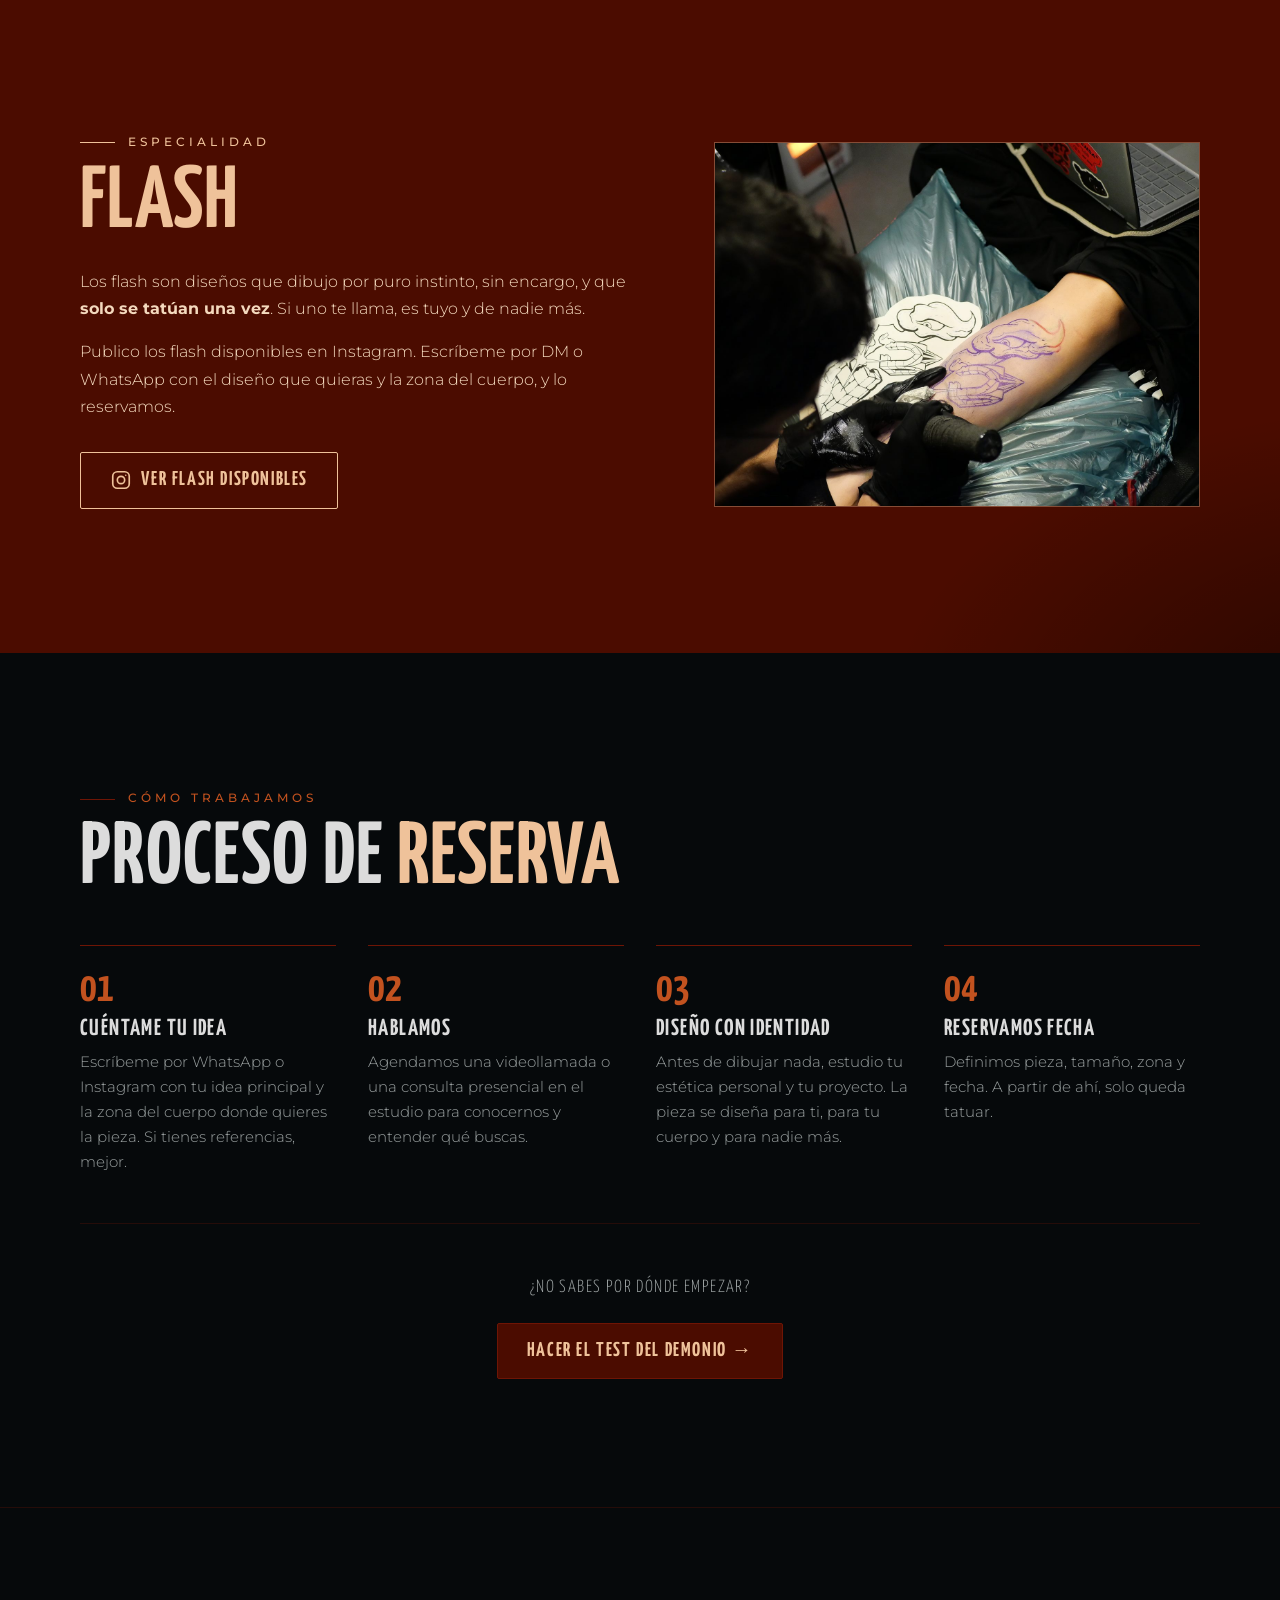
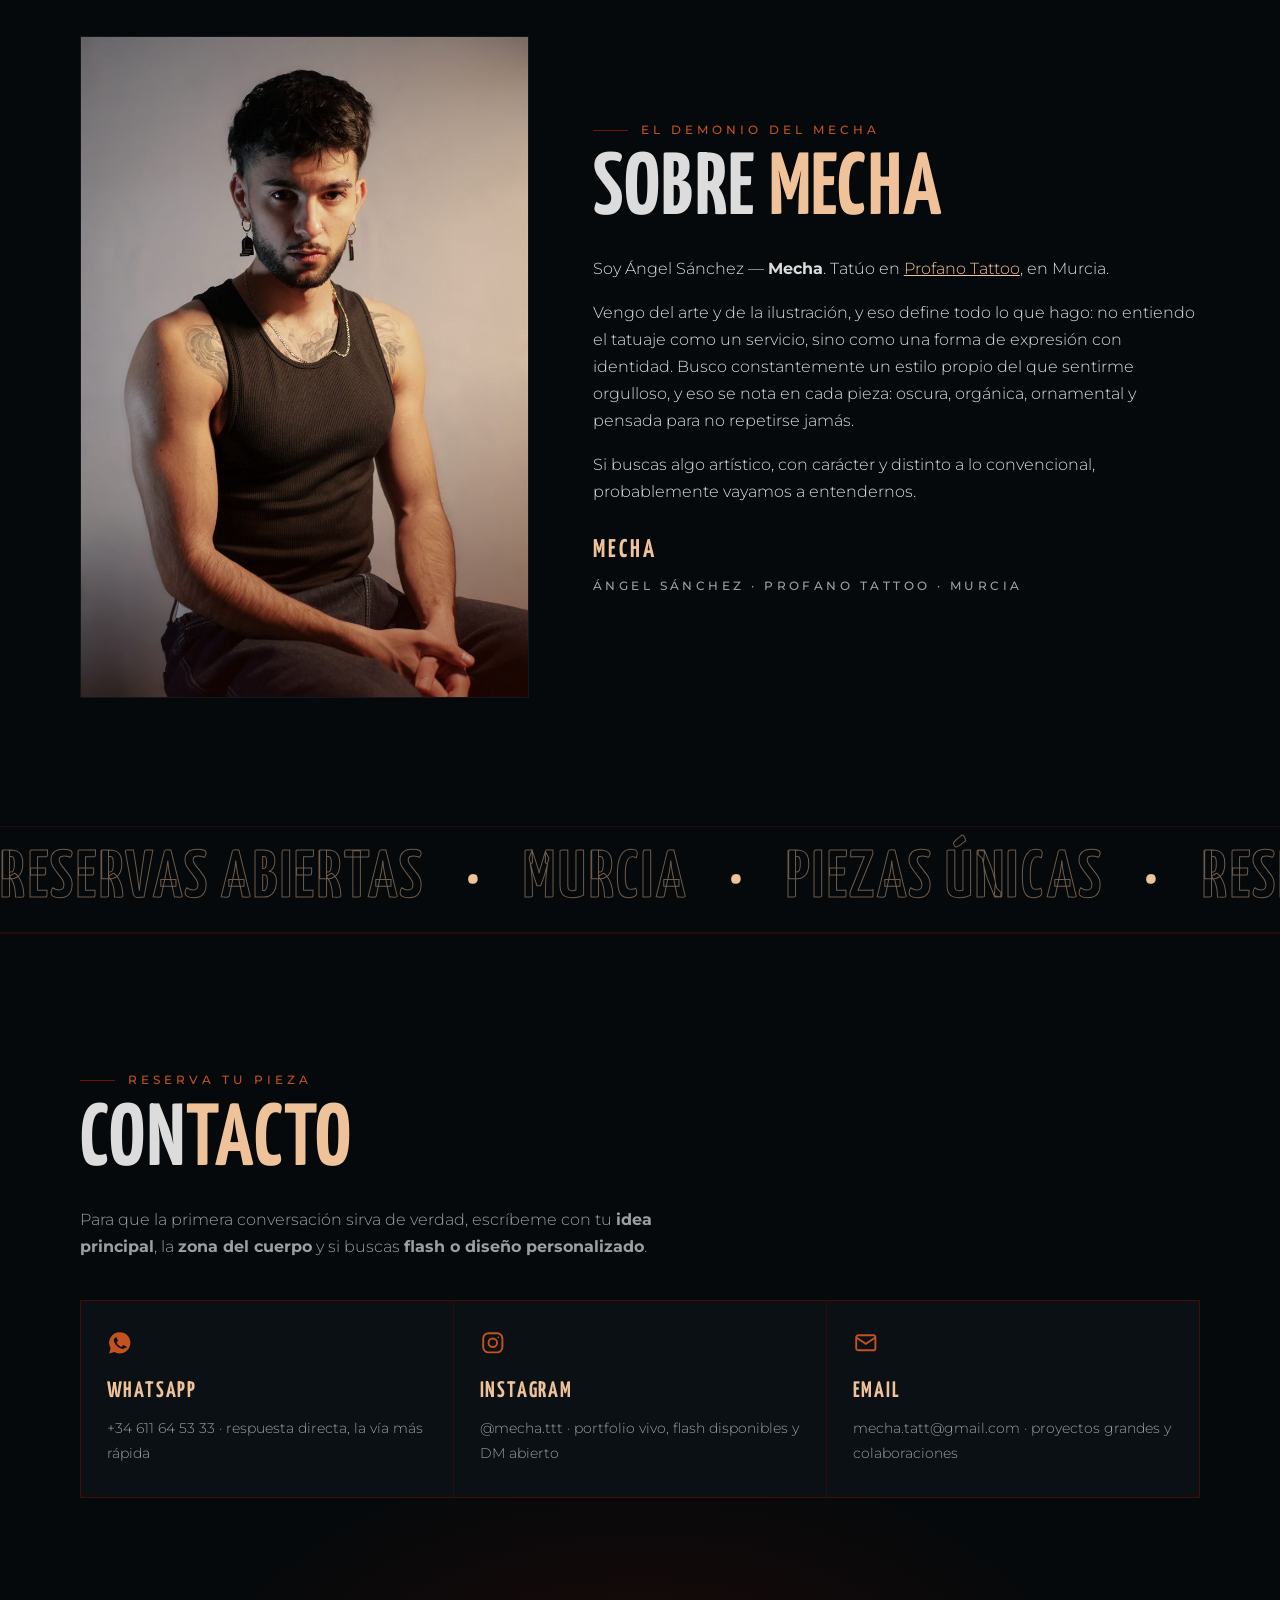
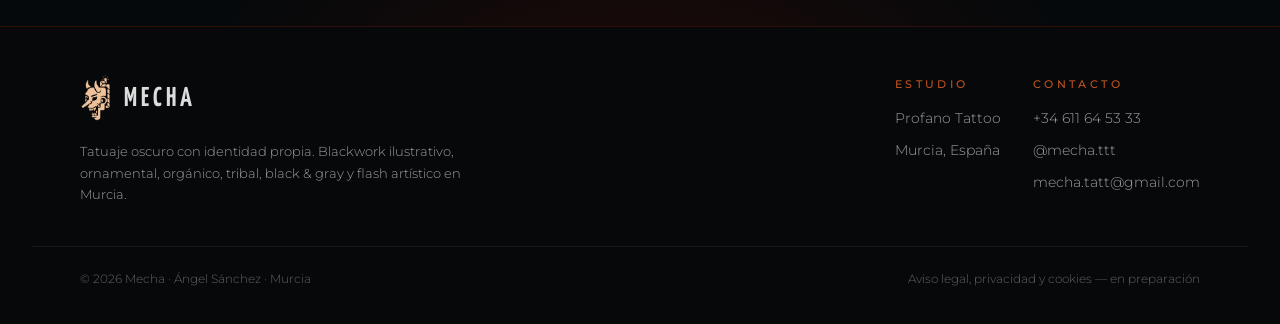
==== commit ab92bc0e: "UI: header solo logo, h1 blanco, sin puntos en títulos, carrusel animado en Todo - Header (index + t" ====
--- a/docs/index.html
+++ b/docs/index.html
@@ -1,4 +1,4 @@
-<!DOCTYPE html>
+﻿<!DOCTYPE html>
 <html lang="es">
 <head>
   <meta charset="UTF-8">
@@ -49,7 +49,6 @@
     <div class="wrap header__in">
       <a class="brand" href="#inicio" aria-label="Mecha — inicio">
         <img src="assets/img/logo-demonio.png" alt="" width="38" height="55">
-        <b>Mecha</b>
       </a>
 
       <button class="nav-toggle" aria-expanded="false" aria-controls="nav" aria-label="Abrir menú">
@@ -78,7 +77,7 @@
         <img src="assets/img/hero.jpg" alt="Pieza orgánica de hombro tatuada por Mecha, iluminada con luz roja" fetchpriority="high">
       </div>
       <div class="wrap hero__in">
-        <h1>Me<span>cha</span></h1>
+        <h1>Mecha</h1>
         <p class="hero__tag">
           Tatuaje oscuro con identidad. Blackwork ilustrativo, ornamental y orgánico
           para pieles que no buscan lo de siempre.
@@ -116,7 +115,7 @@
     <section class="estilos" id="estilos">
       <div class="wrap reveal">
         <span class="kicker">Lenguaje</span>
-        <h2 class="titulo">Estilos<em>.</em></h2>
+        <h2 class="titulo">Estilos</h2>
         <div class="estilos__grid">
           <article class="estilo">
             <span class="estilo__num">I</span>
@@ -243,6 +242,9 @@
             <span class="pieza__cat">Ornamental</span>
           </button>
         </div>
+
+        <!-- Carrusel animado — visible cuando el filtro "Todo" está activo -->
+        <div class="carrusel" id="carrusel" role="region" aria-label="Portfolio completo — vista carrusel"></div>
       </div>
     </section>
 
@@ -251,7 +253,7 @@
       <div class="wrap flash__grid reveal">
         <div>
           <span class="kicker">Especialidad</span>
-          <h2 class="titulo">Flash<em>.</em></h2>
+          <h2 class="titulo">Flash</h2>
           <p>
             Los flash son diseños que dibujo por puro instinto, sin encargo, y que
             <strong>solo se tatúan una vez</strong>. Si uno te llama, es tuyo y de nadie más.
--- a/docs/css/styles.css
+++ b/docs/css/styles.css
@@ -122,7 +122,7 @@
   display: inline-flex; align-items: center; gap: .7rem;
   text-decoration: none;
 }
-.brand img { height: 2.4rem; width: auto; }
+.brand img { height: 3.4rem; width: auto; }
 .brand b {
   font-family: var(--display); font-weight: 700; font-size: 1.7rem;
   letter-spacing: .14em; color: var(--gris); text-transform: uppercase;
@@ -273,7 +273,8 @@
 }
 .pieza:hover img { opacity: .82; }
 .pieza figcaption,
-.pieza .pieza__cat {
+.pieza .pieza__cat,
+.carrusel__item .pieza__cat {
   position: absolute; left: 0; bottom: 0; right: 0;
   padding: 1.6rem .9rem .55rem;
   font-size: .68rem; font-weight: 500; letter-spacing: .28em; text-transform: uppercase;
@@ -282,7 +283,8 @@
   opacity: 0; transition: opacity .25s ease-out;
   pointer-events: none;
 }
-.pieza:hover .pieza__cat, .pieza:focus-visible .pieza__cat { opacity: 1; }
+.pieza:hover .pieza__cat, .pieza:focus-visible .pieza__cat,
+.carrusel__item:hover .pieza__cat, .carrusel__item:focus-visible .pieza__cat { opacity: 1; }
 .pieza.is-hidden { display: none; }
 
 /* ---------- flash ---------- */
@@ -506,6 +508,71 @@
 .manifiesto p.js-split strong .w { color: #4a3326; }
 .manifiesto p.js-split strong .w.lit { color: var(--crema); }
 
+/* ---------- carrusel (vista "Todo") ---------- */
+.carrusel {
+  display: none;
+  position: relative;
+  overflow: hidden;
+  padding-block: 1.5rem 2.5rem;
+  mask-image: linear-gradient(to right, transparent 0%, black 7%, black 93%, transparent 100%);
+  -webkit-mask-image: linear-gradient(to right, transparent 0%, black 7%, black 93%, transparent 100%);
+}
+.carrusel.is-active { display: block; }
+
+/* brasa atmosférica en la base */
+.carrusel::after {
+  content: "";
+  position: absolute; bottom: 0; left: 0; right: 0; height: 5rem;
+  background: radial-gradient(80% 100% at 50% 100%, rgba(75,12,0,.5), transparent);
+  pointer-events: none; z-index: 1;
+}
+
+.carrusel__track {
+  display: flex;
+  gap: .9rem;
+  width: max-content;
+  will-change: transform;
+  animation: carrusel-avanzar 70s linear infinite;
+}
+
+.carrusel:hover .carrusel__track,
+.carrusel:focus-within .carrusel__track,
+.carrusel--paused .carrusel__track {
+  animation-play-state: paused;
+}
+
+@keyframes carrusel-avanzar {
+  from { transform: translateX(0); }
+  to   { transform: translateX(-50%); }
+}
+
+.carrusel__item {
+  flex: none;
+  height: clamp(18rem, 38vh, 30rem);
+  cursor: zoom-in;
+  position: relative;
+  overflow: hidden;
+  border: 1px solid var(--negro-3);
+  background: var(--negro-2);
+  padding: 0;
+  display: block;
+  transition: border-color .35s ease-out, box-shadow .35s ease-out;
+}
+.carrusel__item:hover {
+  border-color: var(--rojo-borde);
+  box-shadow: 0 0 28px rgba(75,12,0,.55);
+}
+.carrusel__item img {
+  height: 100%;
+  width: auto;
+  display: block;
+  transition: transform .7s ease-out, opacity .3s;
+}
+.carrusel__item:hover img {
+  transform: scale(1.05);
+  opacity: .84;
+}
+
 @media (prefers-reduced-motion: reduce) {
   html { scroll-behavior: auto; }
   .reveal, .anim { opacity: 1; transform: none; transition: none; }
@@ -514,4 +581,6 @@
   .header { transition: none; }
   .manifiesto p.js-split .w { color: var(--gris-2); transition: none; }
   .manifiesto p.js-split strong .w { color: var(--crema); }
-}
+  .carrusel__track { animation: none; }
+  .carrusel__item img { transition: none; }
+}
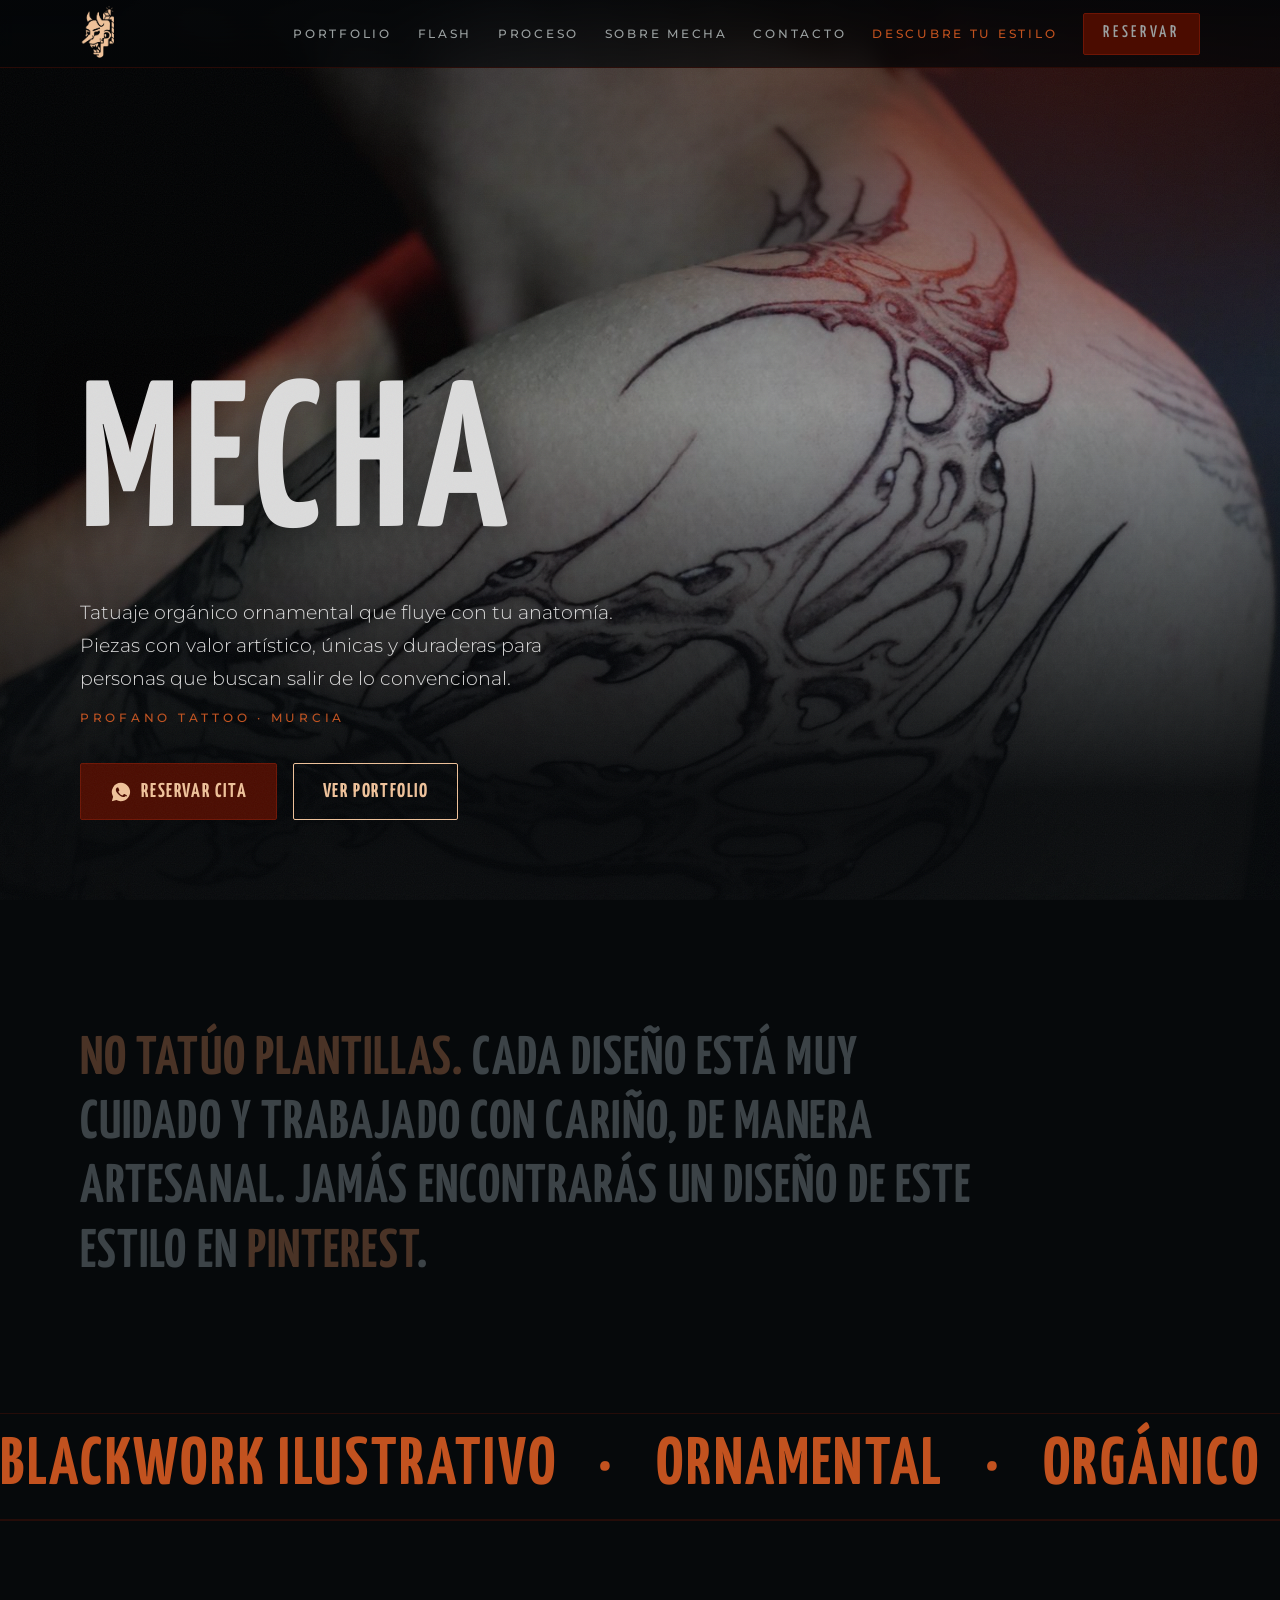
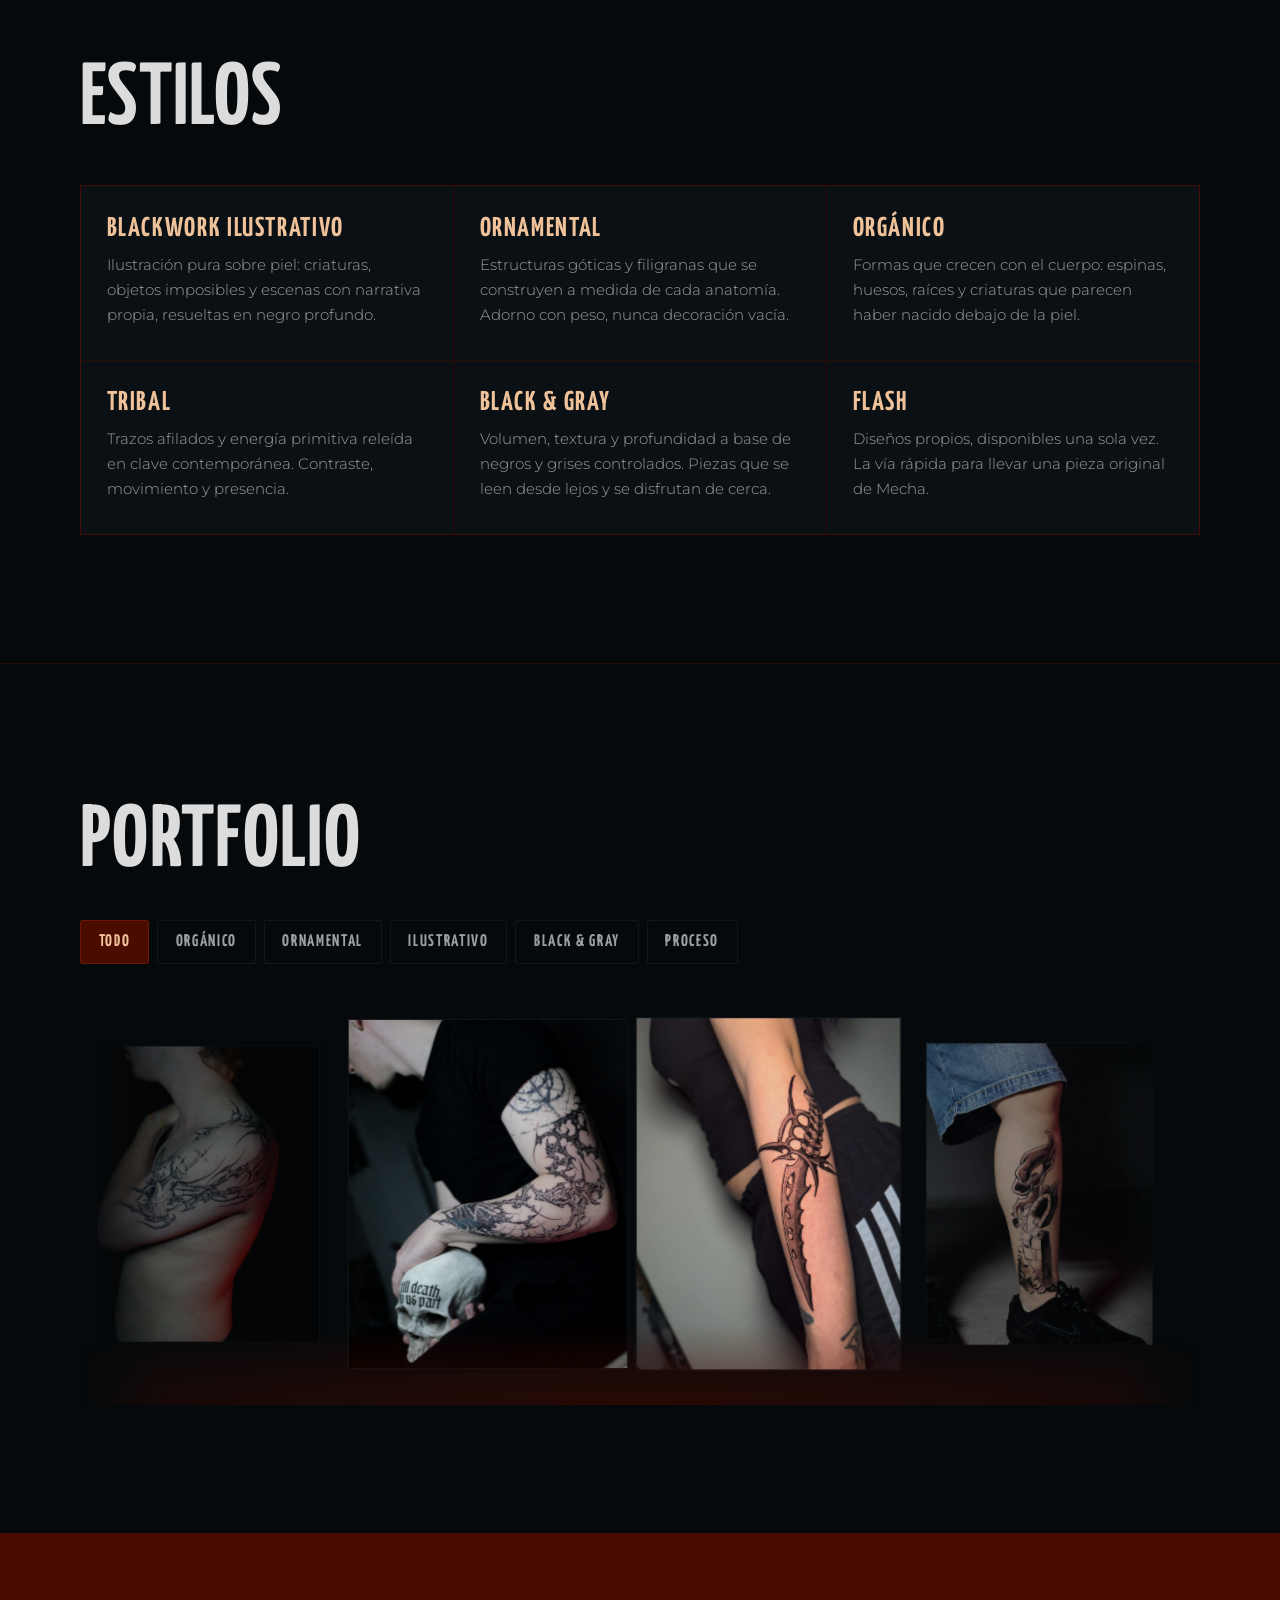
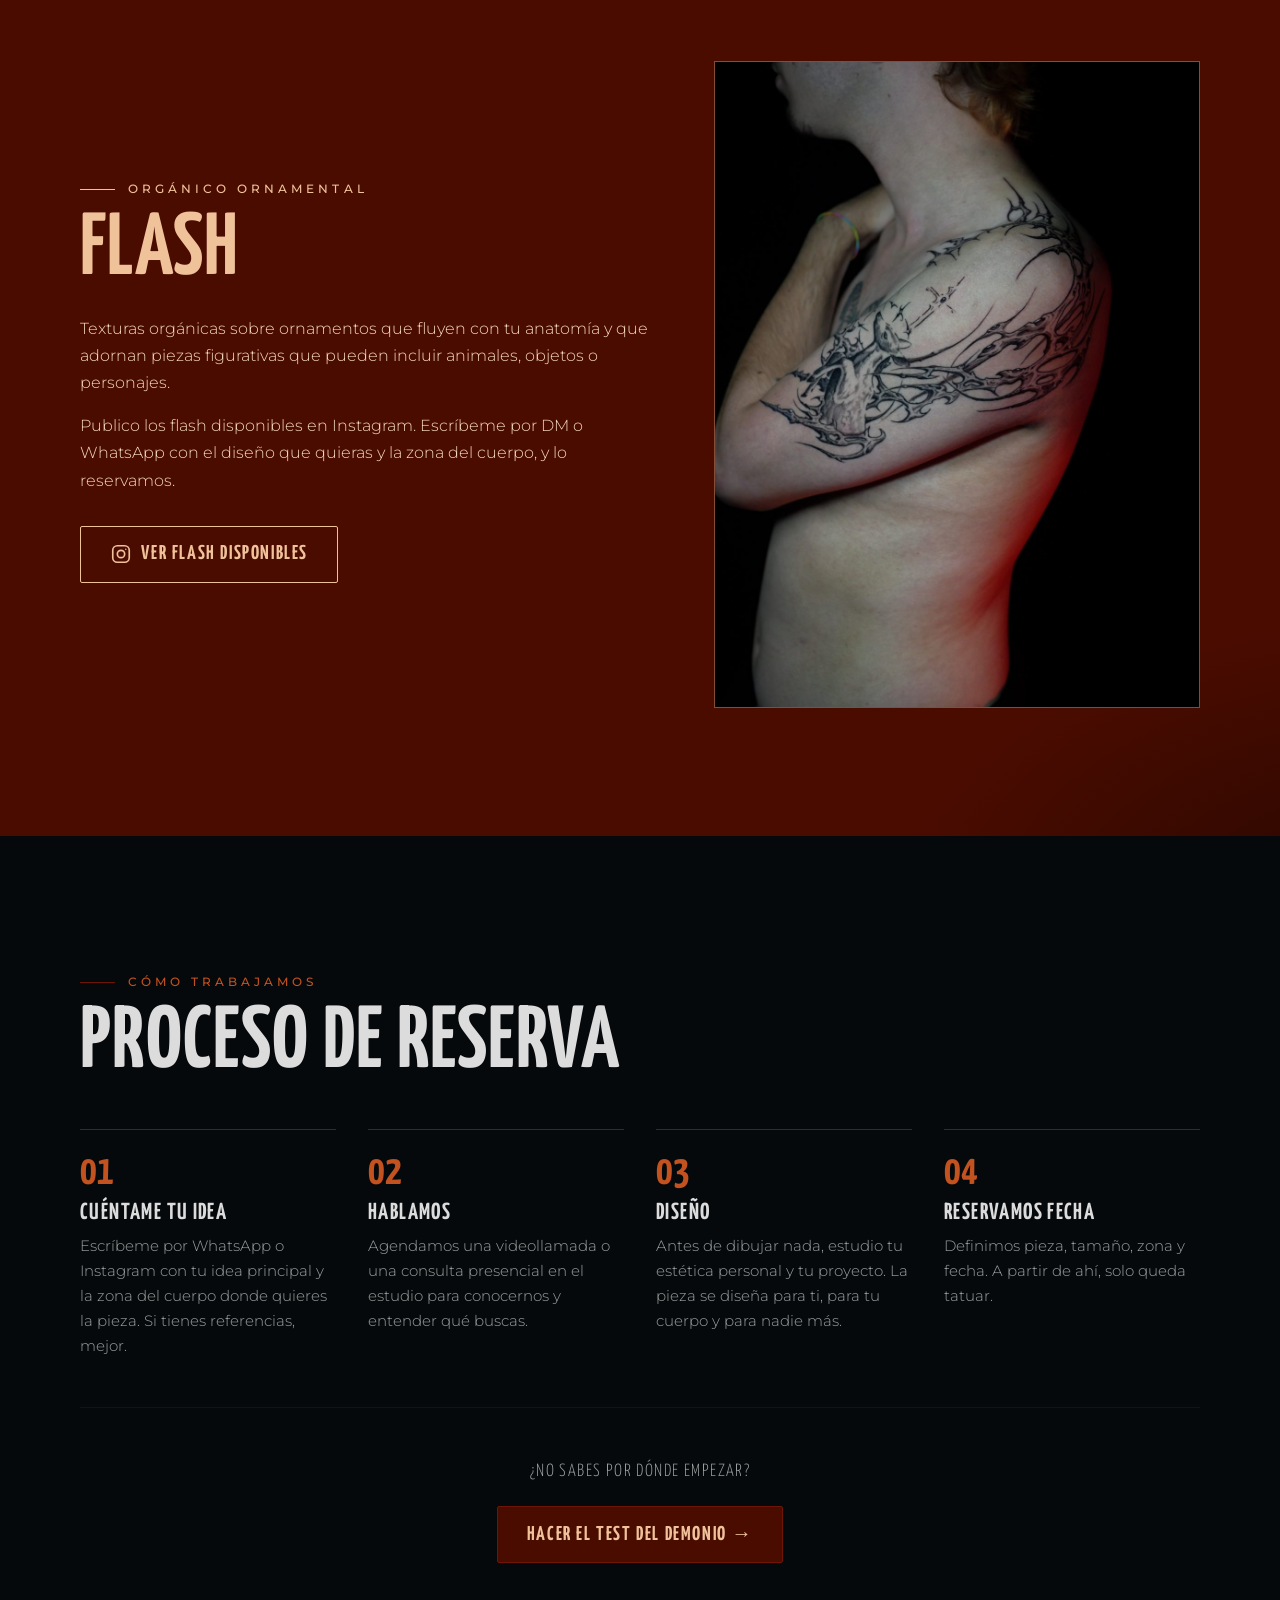
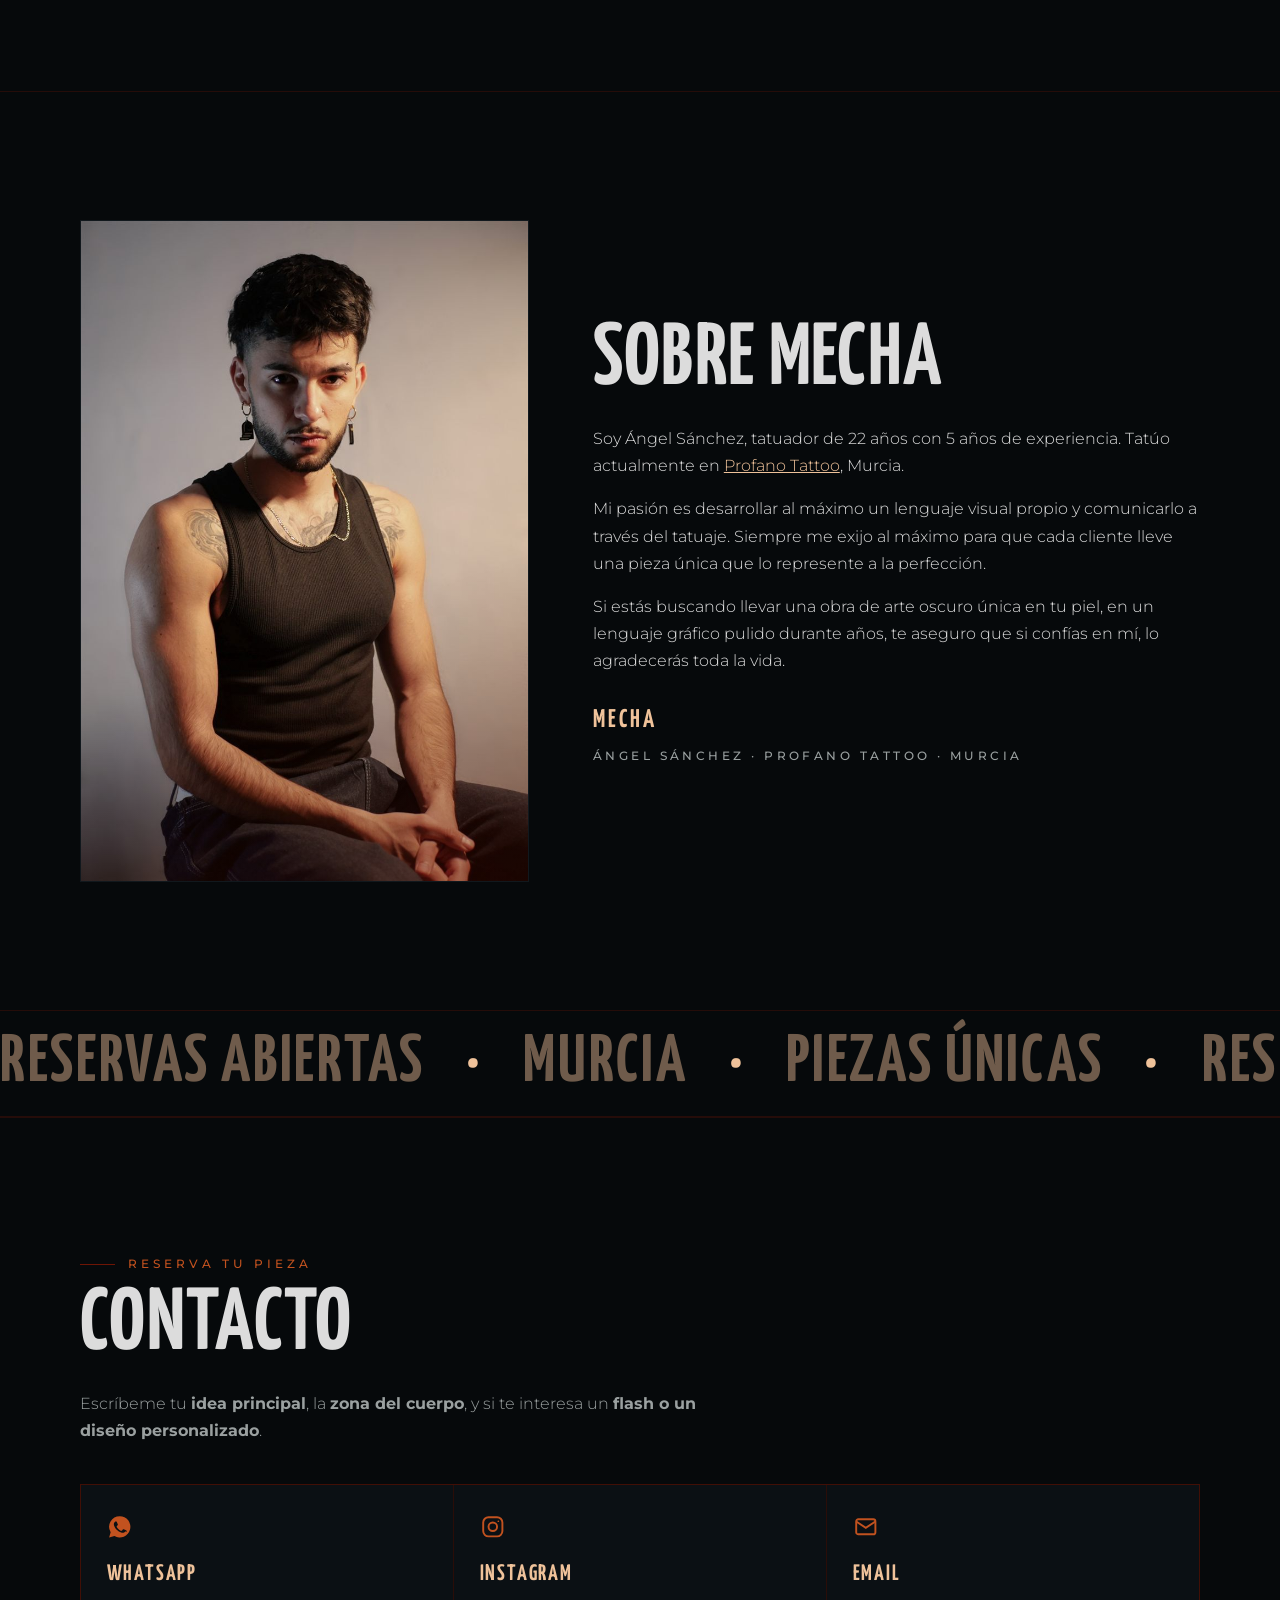
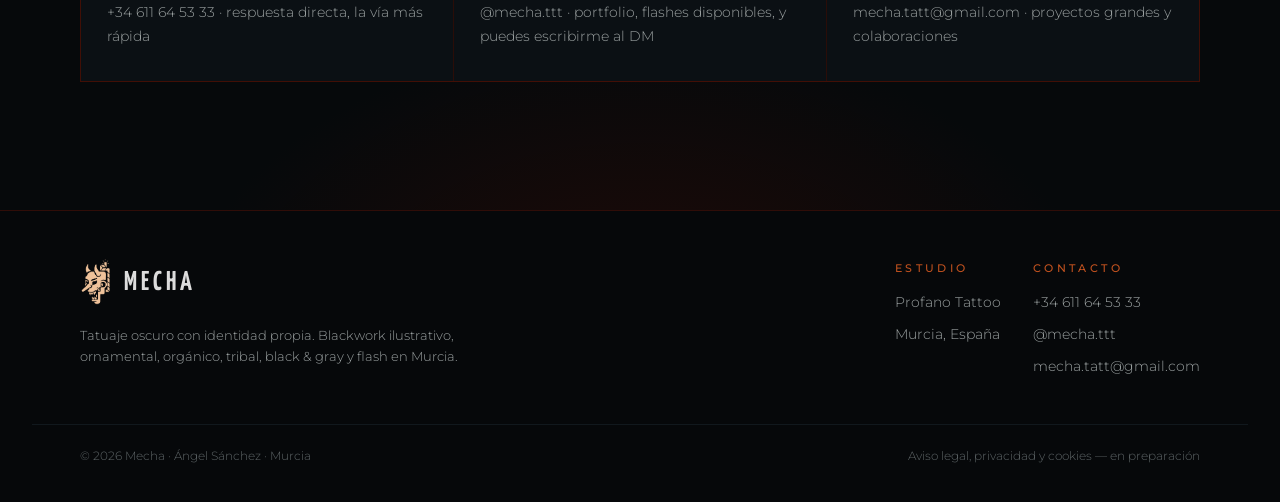
==== commit 159bea3b: "Correcciones de contenido y estilo revisadas por Ángel - Textos hero, manifiesto, estilos, flash, so" ====
--- a/docs/index.html
+++ b/docs/index.html
@@ -4,13 +4,13 @@
   <meta charset="UTF-8">
   <meta name="viewport" content="width=device-width, initial-scale=1">
   <title>Mecha — Tatuador en Murcia · Blackwork ilustrativo, ornamental y orgánico</title>
-  <meta name="description" content="Mecha (Ángel Sánchez) — tatuador en Profano Tattoo, Murcia. Blackwork ilustrativo, ornamental, orgánico, tribal, black & gray y flash artístico. Piezas únicas, oscuras y con identidad. Reservas por WhatsApp e Instagram.">
+  <meta name="description" content="Mecha (Ángel Sánchez) — tatuador en Profano Tattoo, Murcia. Blackwork ilustrativo, ornamental, orgánico, tribal, black & gray y flash. Piezas únicas, oscuras y con identidad. Reservas por WhatsApp e Instagram.">
   <meta name="theme-color" content="#06090b">
 
   <!-- Open Graph -->
   <meta property="og:type" content="website">
   <meta property="og:title" content="Mecha — Tatuador en Murcia">
-  <meta property="og:description" content="Blackwork ilustrativo, ornamental, orgánico, tribal y flash artístico. Piezas únicas con identidad propia. Profano Tattoo, Murcia.">
+  <meta property="og:description" content="Blackwork ilustrativo, ornamental, orgánico, tribal y flash. Piezas únicas con identidad propia. Profano Tattoo, Murcia.">
   <meta property="og:image" content="assets/img/og-cover.jpg">
   <meta property="og:locale" content="es_ES">
 
@@ -79,8 +79,8 @@
       <div class="wrap hero__in">
         <h1>Mecha</h1>
         <p class="hero__tag">
-          Tatuaje oscuro con identidad. Blackwork ilustrativo, ornamental y orgánico
-          para pieles que no buscan lo de siempre.
+          Tatuaje orgánico ornamental que fluye con tu anatomía. Piezas con valor artístico,
+          únicas y duraderas para personas que buscan salir de lo convencional.
         </p>
         <p class="hero__meta">Profano Tattoo · Murcia</p>
         <div class="hero__cta">
@@ -96,9 +96,9 @@
     <!-- ======================= manifiesto ======================= -->
     <section class="manifiesto wrap reveal" aria-label="Manifiesto">
       <p>
-        Cada pieza nace para ser <strong>irrepetible</strong>.
-        Arte oscuro, orgánico y con carácter, dibujado para tu cuerpo
-        y para nadie más. <strong>No tatúo plantillas.</strong>
+        <strong>No tatúo plantillas.</strong> Cada diseño está muy cuidado y trabajado
+        con cariño, de manera artesanal. Jamás encontrarás un diseño de este estilo
+        en <strong>Pinterest</strong>.
       </p>
     </section>
 
@@ -114,37 +114,30 @@
     <!-- ======================= estilos ======================= -->
     <section class="estilos" id="estilos">
       <div class="wrap reveal">
-        <span class="kicker">Lenguaje</span>
         <h2 class="titulo">Estilos</h2>
         <div class="estilos__grid">
           <article class="estilo">
-            <span class="estilo__num">I</span>
             <h3>Blackwork ilustrativo</h3>
             <p>Ilustración pura sobre piel: criaturas, objetos imposibles y escenas con narrativa propia, resueltas en negro profundo.</p>
           </article>
           <article class="estilo">
-            <span class="estilo__num">II</span>
             <h3>Ornamental</h3>
             <p>Estructuras góticas y filigranas que se construyen a medida de cada anatomía. Adorno con peso, nunca decoración vacía.</p>
           </article>
           <article class="estilo">
-            <span class="estilo__num">III</span>
             <h3>Orgánico</h3>
             <p>Formas que crecen con el cuerpo: espinas, huesos, raíces y criaturas que parecen haber nacido debajo de la piel.</p>
           </article>
           <article class="estilo">
-            <span class="estilo__num">IV</span>
             <h3>Tribal</h3>
             <p>Trazos afilados y energía primitiva releída en clave contemporánea. Contraste, movimiento y presencia.</p>
           </article>
           <article class="estilo">
-            <span class="estilo__num">V</span>
             <h3>Black & gray</h3>
             <p>Volumen, textura y profundidad a base de negros y grises controlados. Piezas que se leen desde lejos y se disfrutan de cerca.</p>
           </article>
           <article class="estilo">
-            <span class="estilo__num">VI</span>
-            <h3>Flash artístico</h3>
+            <h3>Flash</h3>
             <p>Diseños propios, disponibles una sola vez. La vía rápida para llevar una pieza original de Mecha.</p>
           </article>
         </div>
@@ -155,8 +148,7 @@
     <section class="portfolio" id="portfolio">
       <div class="wrap">
         <div class="reveal">
-          <span class="kicker">Trabajo real</span>
-          <h2 class="titulo">Port<em>folio</em></h2>
+          <h2 class="titulo">Portfolio</h2>
         </div>
 
         <ul class="filtros" role="group" aria-label="Filtrar portfolio por estilo">
@@ -252,11 +244,11 @@
     <section class="flash" id="flash">
       <div class="wrap flash__grid reveal">
         <div>
-          <span class="kicker">Especialidad</span>
+          <span class="kicker">Orgánico Ornamental</span>
           <h2 class="titulo">Flash</h2>
           <p>
-            Los flash son diseños que dibujo por puro instinto, sin encargo, y que
-            <strong>solo se tatúan una vez</strong>. Si uno te llama, es tuyo y de nadie más.
+            Texturas orgánicas sobre ornamentos que fluyen con tu anatomía y que adornan
+            piezas figurativas que pueden incluir animales, objetos o personajes.
           </p>
           <p>
             Publico los flash disponibles en Instagram. Escríbeme por DM o WhatsApp
@@ -270,7 +262,7 @@
           </p>
         </div>
         <div class="flash__img">
-          <img src="assets/img/portfolio/proceso-01.jpg" alt="Diseño flash de Mecha pasando del papel a la piel en el estudio" loading="lazy" width="1400" height="1050">
+          <img src="assets/img/portfolio/organico-01.jpg" alt="Pieza de ciervo cybersigilismo tatuada por Mecha en Profano Tattoo" loading="lazy" width="1050" height="1400">
         </div>
       </div>
     </section>
@@ -279,7 +271,7 @@
     <section class="proceso wrap" id="proceso">
       <div class="reveal">
         <span class="kicker">Cómo trabajamos</span>
-        <h2 class="titulo">Proceso de <em>reserva</em></h2>
+        <h2 class="titulo">Proceso de reserva</h2>
       </div>
       <ol class="pasos reveal">
         <li class="paso">
@@ -291,7 +283,7 @@
           <p>Agendamos una videollamada o una consulta presencial en el estudio para conocernos y entender qué buscas.</p>
         </li>
         <li class="paso">
-          <h3>Diseño con identidad</h3>
+          <h3>Diseño</h3>
           <p>Antes de dibujar nada, estudio tu estética personal y tu proyecto. La pieza se diseña para ti, para tu cuerpo y para nadie más.</p>
         </li>
         <li class="paso">
@@ -312,21 +304,20 @@
           <img src="assets/img/sobre-mecha.jpg" alt="Retrato de Ángel Sánchez, Mecha, tatuador en Profano Tattoo Murcia" loading="lazy" width="813" height="1200">
         </figure>
         <div class="reveal">
-          <span class="kicker">El demonio del Mecha</span>
-          <h2 class="titulo">Sobre <em>Mecha</em></h2>
+          <h2 class="titulo">Sobre Mecha</h2>
           <p>
-            Soy Ángel Sánchez — <strong>Mecha</strong>. Tatúo en
-            <a href="https://www.instagram.com/mecha.ttt/" target="_blank" rel="noopener">Profano Tattoo</a>, en Murcia.
+            Soy Ángel Sánchez, tatuador de 22 años con 5 años de experiencia.
+            Tatúo actualmente en <a href="https://www.instagram.com/mecha.ttt/" target="_blank" rel="noopener">Profano Tattoo</a>, Murcia.
           </p>
           <p>
-            Vengo del arte y de la ilustración, y eso define todo lo que hago: no entiendo
-            el tatuaje como un servicio, sino como una forma de expresión con identidad.
-            Busco constantemente un estilo propio del que sentirme orgulloso, y eso se
-            nota en cada pieza: oscura, orgánica, ornamental y pensada para no repetirse jamás.
+            Mi pasión es desarrollar al máximo un lenguaje visual propio y comunicarlo
+            a través del tatuaje. Siempre me exijo al máximo para que cada cliente lleve
+            una pieza única que lo represente a la perfección.
           </p>
           <p>
-            Si buscas algo artístico, con carácter y distinto a lo convencional,
-            probablemente vayamos a entendernos.
+            Si estás buscando llevar una obra de arte oscuro única en tu piel, en un
+            lenguaje gráfico pulido durante años, te aseguro que si confías en mí,
+            lo agradecerás toda la vida.
           </p>
           <p class="firma">
             Mecha
@@ -351,11 +342,10 @@
       <div class="wrap">
         <div class="reveal">
           <span class="kicker">Reserva tu pieza</span>
-          <h2 class="titulo">Con<em>tacto</em></h2>
+          <h2 class="titulo">Contacto</h2>
           <p class="contacto__nota">
-            Para que la primera conversación sirva de verdad, escríbeme con tu
-            <strong>idea principal</strong>, la <strong>zona del cuerpo</strong> y si buscas
-            <strong>flash o diseño personalizado</strong>.
+            Escríbeme tu <strong>idea principal</strong>, la <strong>zona del cuerpo</strong>,
+            y si te interesa un <strong>flash o un diseño personalizado</strong>.
           </p>
         </div>
         <div class="canales reveal">
@@ -367,7 +357,7 @@
           <a class="canal" href="https://www.instagram.com/mecha.ttt/" target="_blank" rel="noopener">
             <svg viewBox="0 0 24 24" fill="none" stroke="currentColor" stroke-width="1.8" aria-hidden="true"><rect x="3" y="3" width="18" height="18" rx="5"/><circle cx="12" cy="12" r="4"/><circle cx="17.2" cy="6.8" r=".8" fill="currentColor" stroke="none"/></svg>
             <b>Instagram</b>
-            <span>@mecha.ttt · portfolio vivo, flash disponibles y DM abierto</span>
+            <span>@mecha.ttt · portfolio, flashes disponibles, y puedes escribirme al DM</span>
           </a>
           <a class="canal" href="mailto:mecha.tatt@gmail.com?subject=Quiero%20tatuarme%20con%20Mecha">
             <svg viewBox="0 0 24 24" fill="none" stroke="currentColor" stroke-width="1.8" aria-hidden="true"><rect x="3" y="5" width="18" height="14" rx="2"/><path d="m3 7 9 6 9-6"/></svg>
@@ -389,7 +379,7 @@
         </a>
         <p>
           Tatuaje oscuro con identidad propia. Blackwork ilustrativo, ornamental,
-          orgánico, tribal, black &amp; gray y flash artístico en Murcia.
+          orgánico, tribal, black &amp; gray y flash en Murcia.
         </p>
       </div>
       <div>
--- a/docs/css/styles.css
+++ b/docs/css/styles.css
@@ -494,12 +494,11 @@
   font-size: clamp(2.4rem, 6vw, 4.2rem);
   letter-spacing: .04em; text-transform: uppercase;
   line-height: 1; white-space: nowrap;
-  color: transparent;
-  -webkit-text-stroke: 1px var(--rojo-borde);
+  color: var(--ember);
   will-change: transform;
 }
-.marquee__track b { font-weight: 700; color: var(--rojo); -webkit-text-stroke: 0; }
-.marquee--invertida .marquee__track { -webkit-text-stroke: 1px rgba(239,194,154,.45); }
+.marquee__track b { font-weight: 700; color: var(--ember); }
+.marquee--invertida .marquee__track { color: rgba(239,194,154,.45); }
 .marquee--invertida .marquee__track b { color: var(--crema); }
 
 /* manifiesto que se enciende palabra a palabra */
@@ -517,7 +516,10 @@
   mask-image: linear-gradient(to right, transparent 0%, black 7%, black 93%, transparent 100%);
   -webkit-mask-image: linear-gradient(to right, transparent 0%, black 7%, black 93%, transparent 100%);
 }
-.carrusel.is-active { display: block; }
+.carrusel.is-active { display: block; cursor: grab; }
+.carrusel--dragging,
+.carrusel--dragging * { cursor: grabbing !important; }
+.carrusel--dragging { user-select: none; }
 
 /* brasa atmosférica en la base */
 .carrusel::after {
@@ -533,6 +535,8 @@
   width: max-content;
   will-change: transform;
   animation: carrusel-avanzar 70s linear infinite;
+  /* contexto de apilamiento para que z-index de items funcione */
+  isolation: isolate;
 }
 
 .carrusel:hover .carrusel__track,
@@ -557,6 +561,8 @@
   padding: 0;
   display: block;
   transition: border-color .35s ease-out, box-shadow .35s ease-out;
+  will-change: transform, opacity;
+  transform-origin: center center;
 }
 .carrusel__item:hover {
   border-color: var(--rojo-borde);
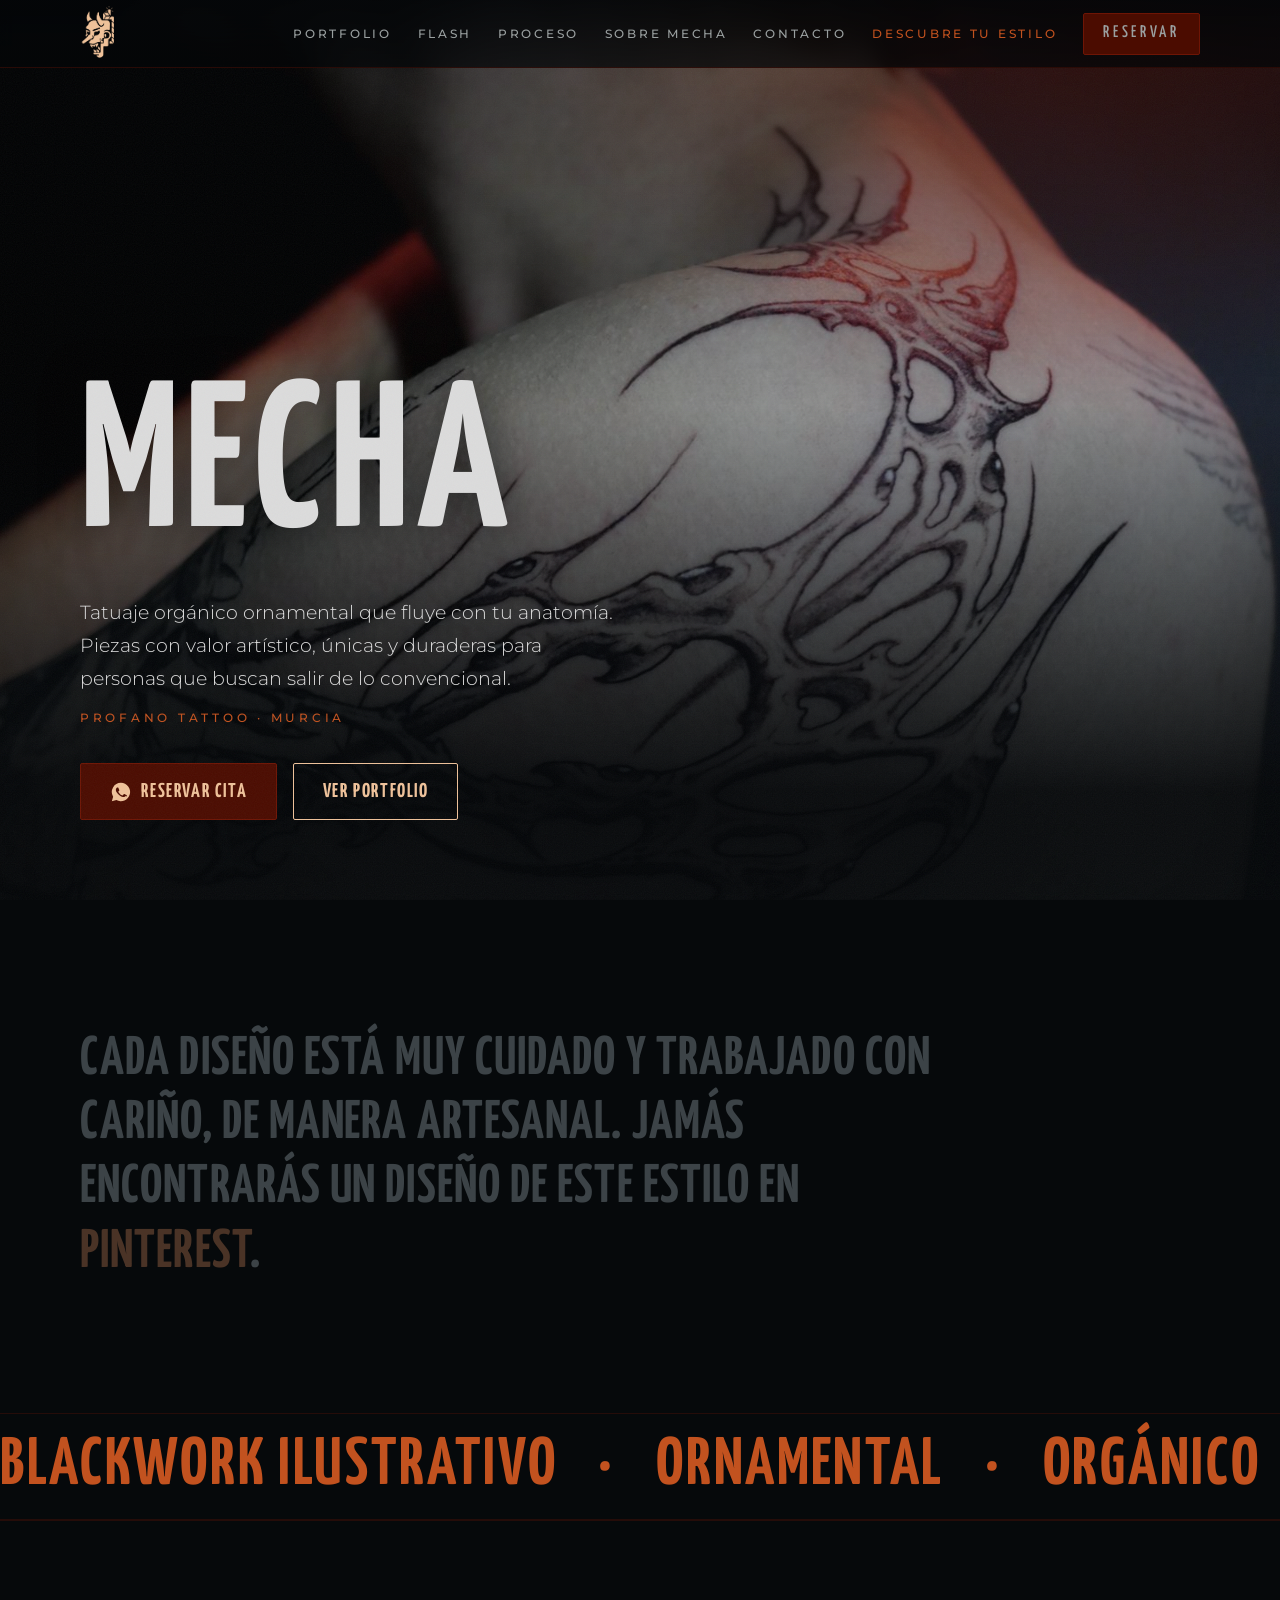
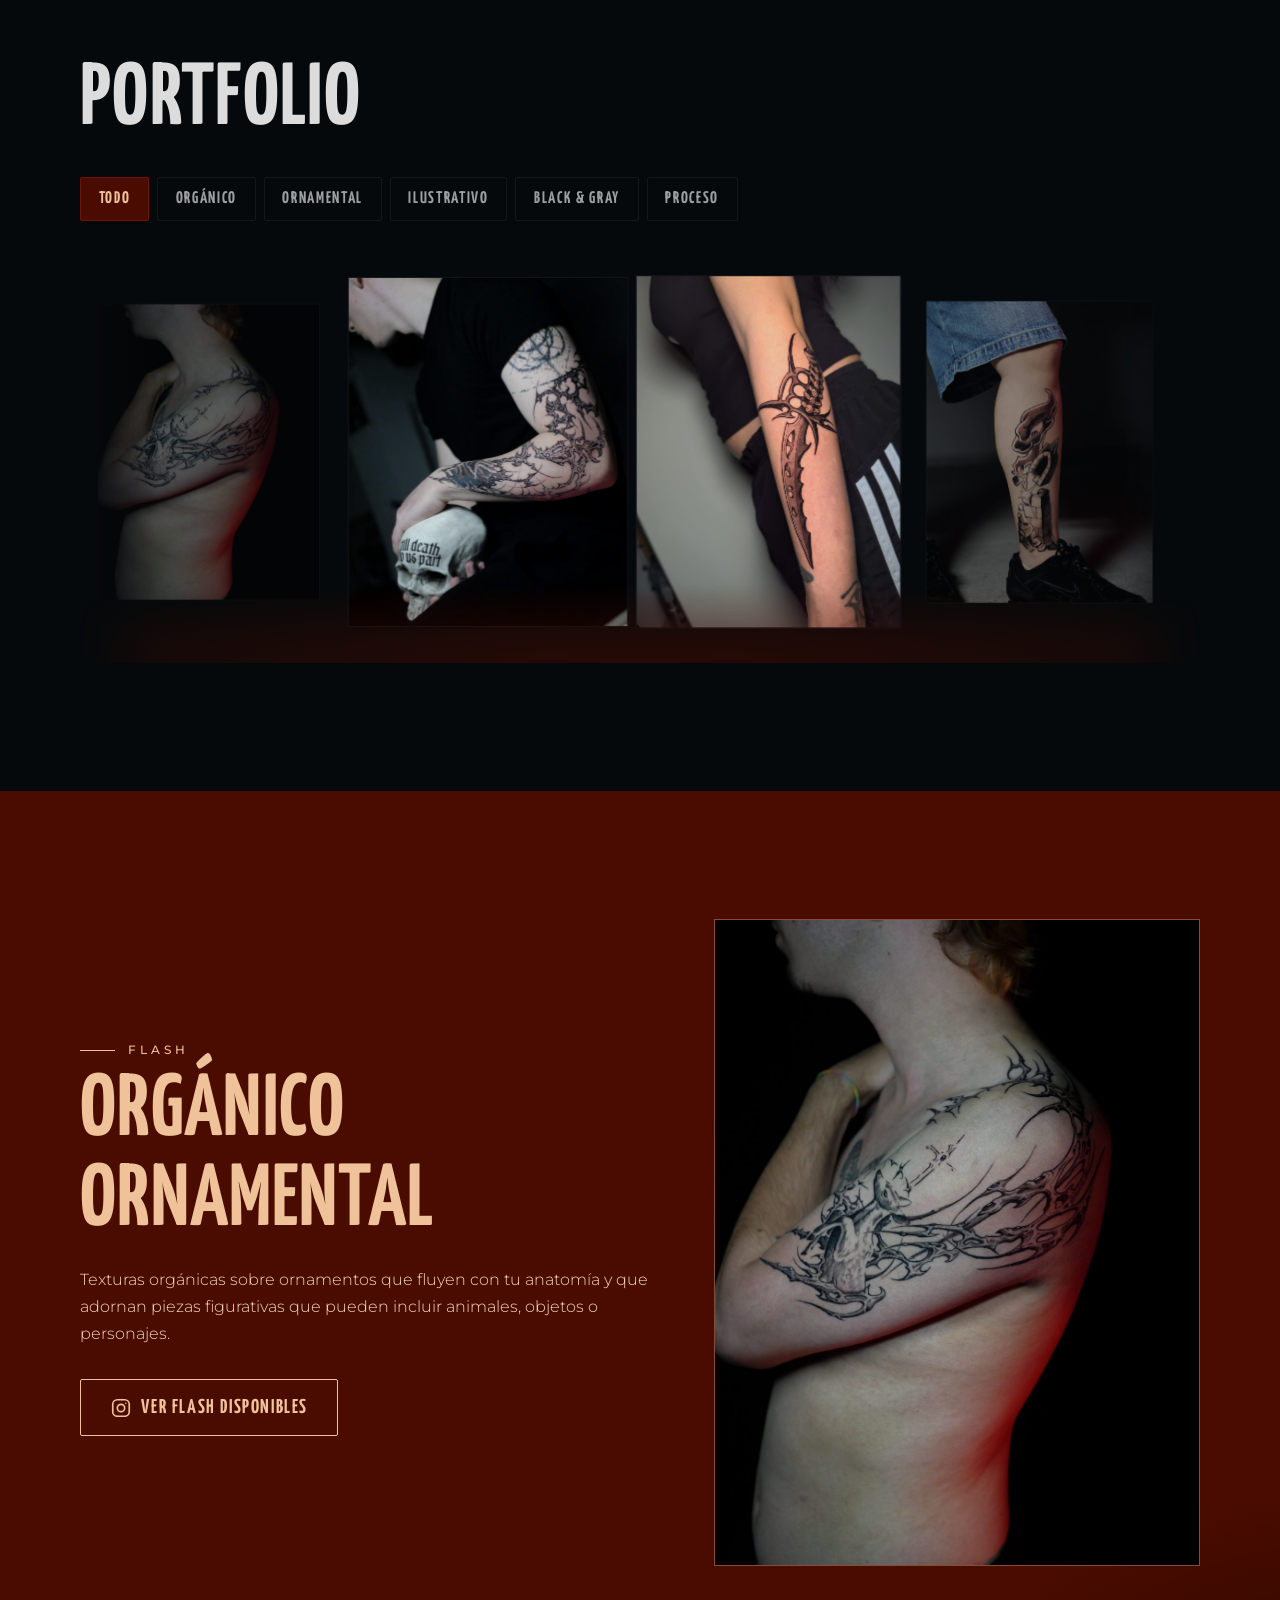
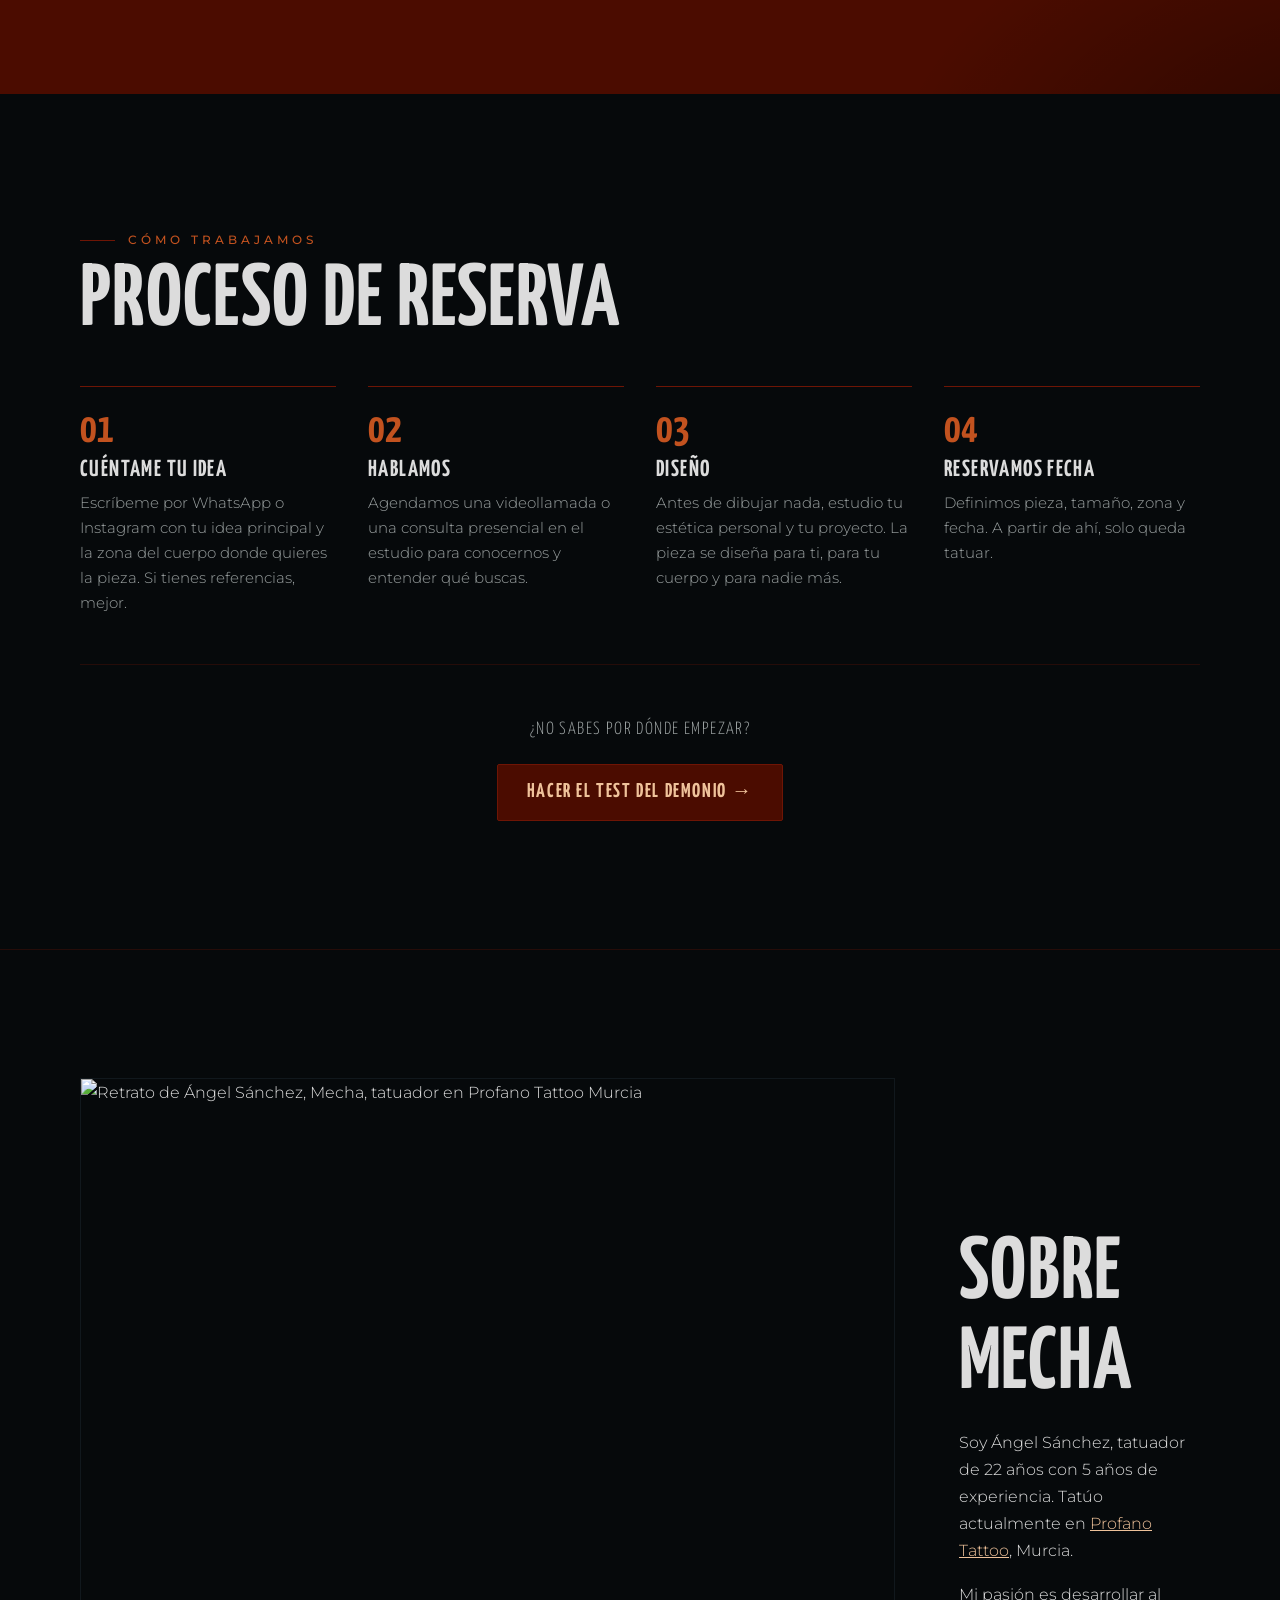
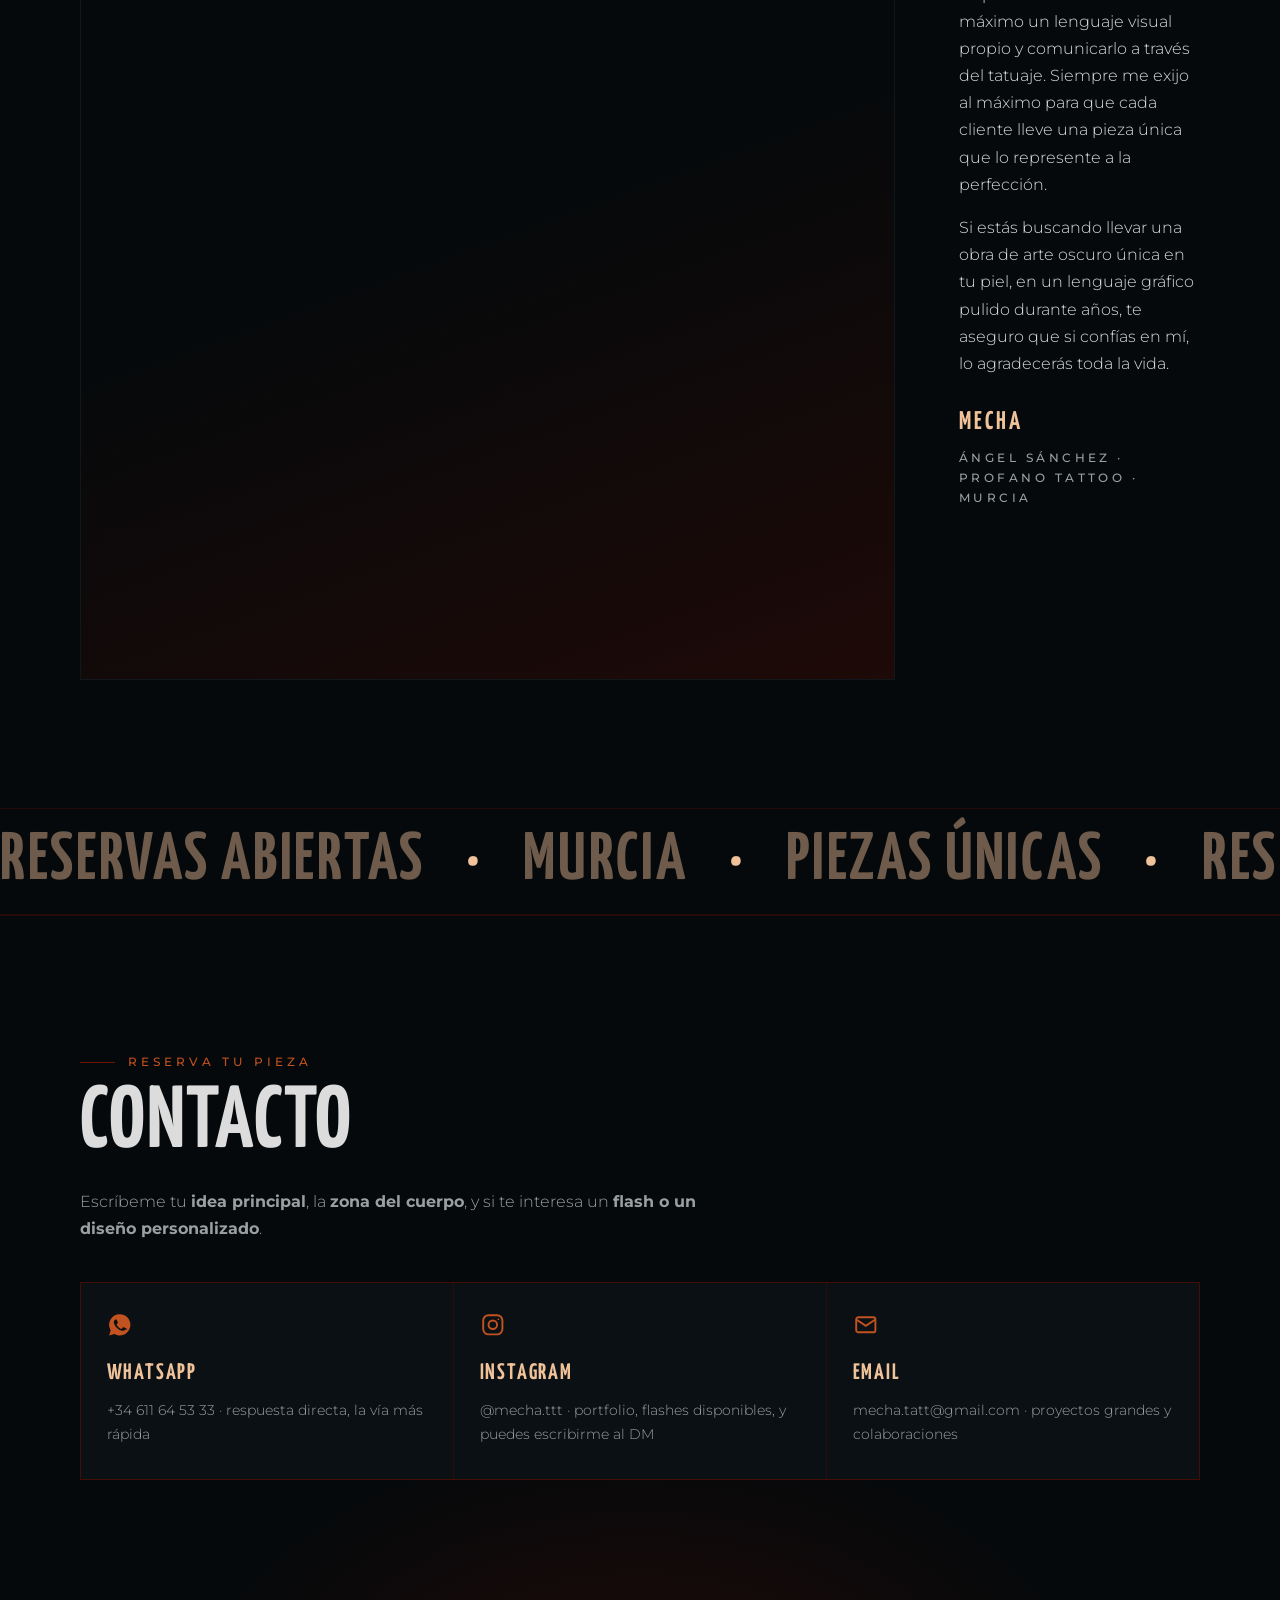
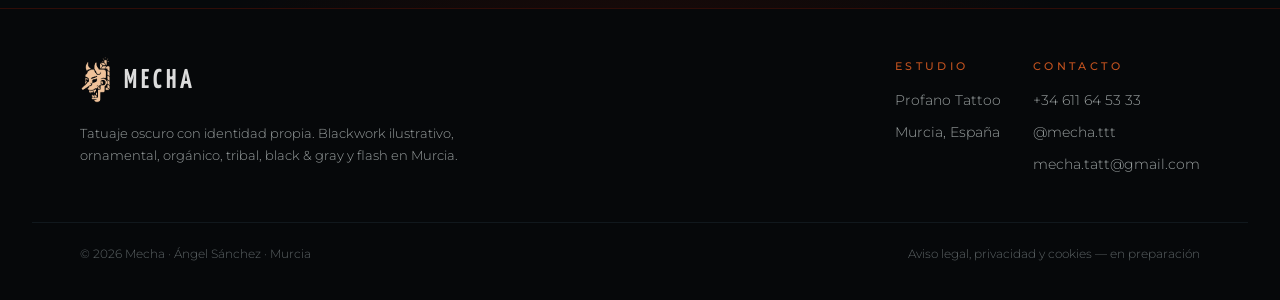
==== commit 50c2cf8b: "Modificaciones Ángel: quitar 'no tatúo plantillas', ocultar sección estilos, nueva foto sobre-mecha," ====
--- a/docs/index.html
+++ b/docs/index.html
@@ -96,7 +96,7 @@
     <!-- ======================= manifiesto ======================= -->
     <section class="manifiesto wrap reveal" aria-label="Manifiesto">
       <p>
-        <strong>No tatúo plantillas.</strong> Cada diseño está muy cuidado y trabajado
+        Cada diseño está muy cuidado y trabajado
         con cariño, de manera artesanal. Jamás encontrarás un diseño de este estilo
         en <strong>Pinterest</strong>.
       </p>
@@ -112,7 +112,7 @@
     </div>
 
     <!-- ======================= estilos ======================= -->
-    <section class="estilos" id="estilos">
+    <!-- <section class="estilos" id="estilos">
       <div class="wrap reveal">
         <h2 class="titulo">Estilos</h2>
         <div class="estilos__grid">
@@ -142,7 +142,7 @@
           </article>
         </div>
       </div>
-    </section>
+    </section> -->
 
     <!-- ======================= portfolio ======================= -->
     <section class="portfolio" id="portfolio">
@@ -244,15 +244,11 @@
     <section class="flash" id="flash">
       <div class="wrap flash__grid reveal">
         <div>
-          <span class="kicker">Orgánico Ornamental</span>
-          <h2 class="titulo">Flash</h2>
+          <span class="kicker">Flash</span>
+          <h2 class="titulo">Orgánico Ornamental</h2>
           <p>
             Texturas orgánicas sobre ornamentos que fluyen con tu anatomía y que adornan
             piezas figurativas que pueden incluir animales, objetos o personajes.
-          </p>
-          <p>
-            Publico los flash disponibles en Instagram. Escríbeme por DM o WhatsApp
-            con el diseño que quieras y la zona del cuerpo, y lo reservamos.
           </p>
           <p style="margin-top:2rem">
             <a class="btn" href="https://www.instagram.com/mecha.ttt/" target="_blank" rel="noopener">
@@ -301,7 +297,7 @@
     <section class="sobre" id="sobre">
       <div class="wrap sobre__grid">
         <figure class="sobre__foto reveal" style="margin:0">
-          <img src="assets/img/sobre-mecha.jpg" alt="Retrato de Ángel Sánchez, Mecha, tatuador en Profano Tattoo Murcia" loading="lazy" width="813" height="1200">
+          <img src="assets/img/footo angel buena.JPG" alt="Retrato de Ángel Sánchez, Mecha, tatuador en Profano Tattoo Murcia" loading="lazy" width="813" height="1200">
         </figure>
         <div class="reveal">
           <h2 class="titulo">Sobre Mecha</h2>
